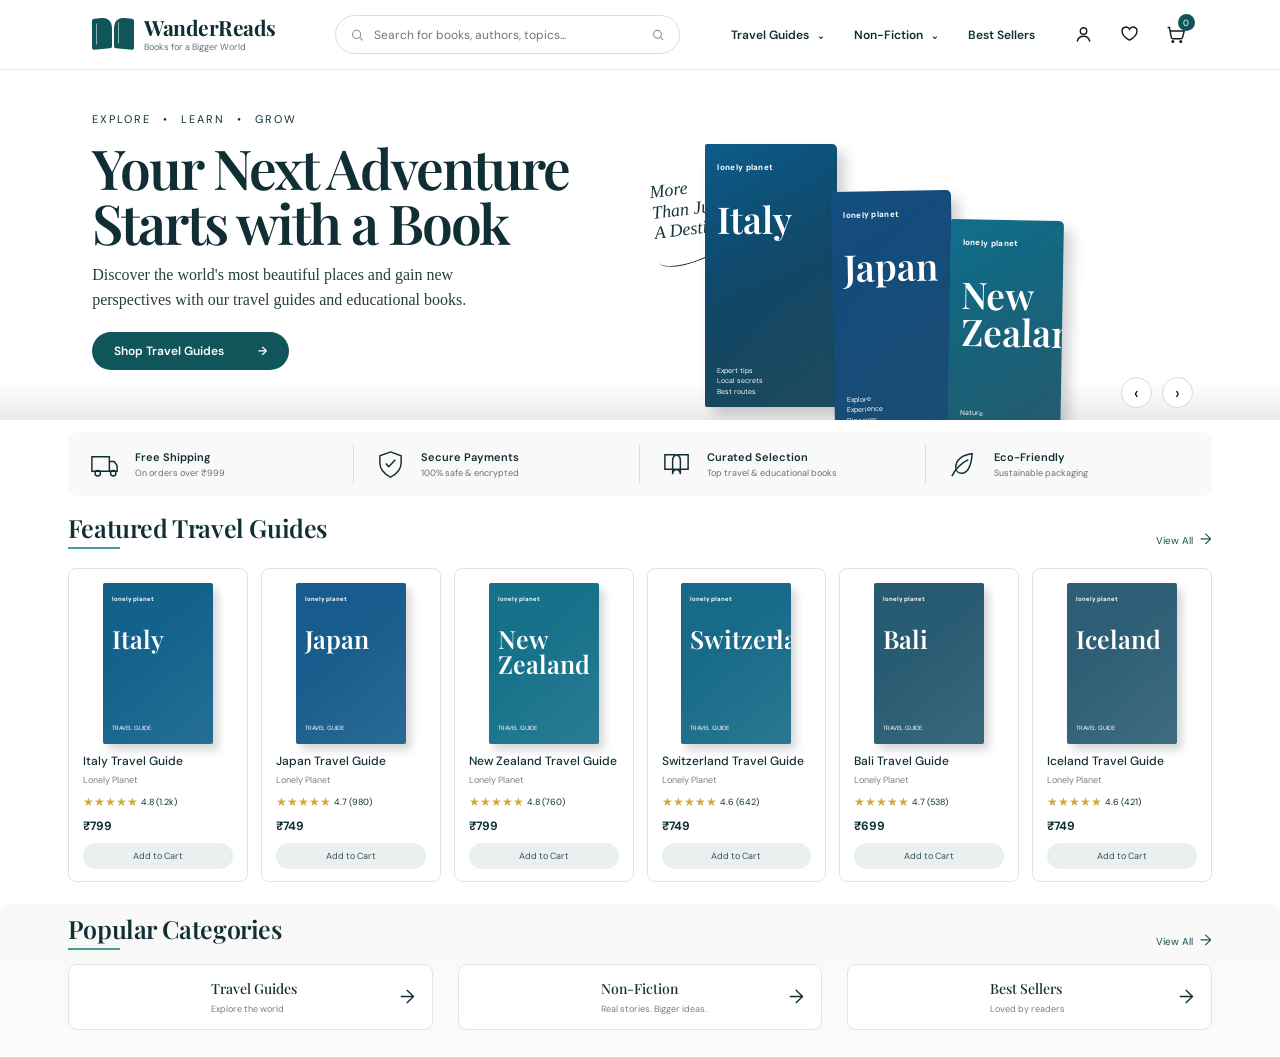
==== index.html @ 77a12672 "Connect external style.css and remove inline CSS" ====
<!DOCTYPE html>
<html lang="en">
<head>
  <meta charset="UTF-8">
  <meta name="viewport" content="width=device-width, initial-scale=1.0">
  <meta name="description" content="WanderReads — books for a bigger world.">
  <title>WanderReads — Books for a Bigger World</title>
  <link rel="preconnect" href="https://fonts.googleapis.com">
  <link rel="preconnect" href="https://fonts.gstatic.com" crossorigin>
  <link href="https://fonts.googleapis.com/css2?family=DM+Sans:wght@400;500;600;700&family=Playfair+Display:wght@500;600;700&display=swap" rel="stylesheet">
  <link rel="stylesheet" href="style.css">
</head>
<body>
  <header class="header">
    <a class="brand" href="#top" aria-label="WanderReads home">
      <div class="brand-mark" aria-hidden="true"><div class="book-page"></div><div class="book-page right"></div></div>
      <div class="brand-text"><strong>WanderReads</strong><span>Books for a Bigger World</span></div>
    </a>

    <label class="search" aria-label="Search books">
      <svg viewBox="0 0 24 24" fill="none" stroke="currentColor" stroke-width="1.7"><circle cx="11" cy="11" r="6.8"></circle><path d="m16 16 5 5"></path></svg>
      <input type="search" placeholder="Search for books, authors, topics...">
      <svg viewBox="0 0 24 24" fill="none" stroke="currentColor" stroke-width="1.7"><circle cx="10.8" cy="10.8" r="6.5"></circle><path d="m16 16 4.2 4.2"></path></svg>
    </label>

    <nav class="nav">
      <a href="#guides">Travel Guides <span class="arrow">⌄</span></a>
      <a href="#nonfiction">Non-Fiction <span class="arrow">⌄</span></a>
      <a href="#bestsellers">Best Sellers</a>
    </nav>

    <div class="actions">
      <button class="icon-btn" aria-label="Account"><svg viewBox="0 0 24 24" fill="none" stroke="currentColor" stroke-width="1.6"><circle cx="12" cy="8" r="3.7"></circle><path d="M4.8 20c.8-4 3.2-6 7.2-6s6.4 2 7.2 6"></path></svg></button>
      <button class="icon-btn" aria-label="Wishlist"><svg viewBox="0 0 24 24" fill="none" stroke="currentColor" stroke-width="1.6"><path d="M20.5 8.5c0 5-8.5 10-8.5 10s-8.5-5-8.5-10A4.5 4.5 0 0 1 12 6a4.5 4.5 0 0 1 8.5 2.5Z"></path></svg></button>
      <button class="icon-btn" aria-label="Cart"><svg viewBox="0 0 24 24" fill="none" stroke="currentColor" stroke-width="1.6"><path d="M3 4h2l2.2 11.2a2 2 0 0 0 2 1.6h8.9a2 2 0 0 0 1.9-1.4L22 8H6"></path><circle cx="9" cy="20" r="1"></circle><circle cx="18" cy="20" r="1"></circle></svg><span class="cart-count">0</span></button>
    </div>
  </header>

  <main id="top">
    <section class="hero">
      <div class="hero-content">
        <div class="eyebrow">EXPLORE <span>•</span> LEARN <span>•</span> GROW</div>
        <h1>Your Next Adventure<br>Starts with a Book</h1>
        <p class="hero-copy">Discover the world's most beautiful places and gain new perspectives with our travel guides and educational books.</p>
        <button class="primary-btn" onclick="document.getElementById('guides').scrollIntoView({behavior:'smooth'})">Shop Travel Guides <span>→</span></button>
      </div>
      <div class="hero-note">More<br>Than Just<br>A Destination</div>
      <div class="hero-books" aria-hidden="true">
        <div class="hero-book"><span class="publisher">lonely planet</span><h3>Italy</h3><small>Expert tips<br>Local secrets<br>Best routes</small></div>
        <div class="hero-book"><span class="publisher">lonely planet</span><h3>Japan</h3><small>Explore<br>Experience<br>Discover</small></div>
        <div class="hero-book"><span class="publisher">lonely planet</span><h3>New Zealand</h3><small>Nature<br>Adventure<br>Culture</small></div>
      </div>
      <div class="hero-dots"><button class="round" aria-label="Previous slide">‹</button><button class="round" aria-label="Next slide">›</button></div>
    </section>

    <section class="benefits" aria-label="Store benefits">
      <div class="benefit"><svg viewBox="0 0 32 32" fill="none" stroke="currentColor" stroke-width="1.5"><path d="M3 8h18v15H3zM21 13h5l3 4v6h-8z"></path><circle cx="9" cy="25" r="2.8"></circle><circle cx="25" cy="25" r="2.8"></circle></svg><div><strong>Free Shipping</strong><span>On orders over ₹999</span></div></div>
      <div class="benefit"><svg viewBox="0 0 32 32" fill="none" stroke="currentColor" stroke-width="1.5"><path d="m16 3 11 4v7c0 7.2-4.5 11.9-11 15-6.5-3.1-11-7.8-11-15V7l11-4Z"></path><path d="m11 15 3.2 3.2L21 11"></path></svg><div><strong>Secure Payments</strong><span>100% safe &amp; encrypted</span></div></div>
      <div class="benefit"><svg viewBox="0 0 32 32" fill="none" stroke="currentColor" stroke-width="1.5"><path d="M4 6h10c4 0 6 2 6 6v14c0-3-2-5-6-5H4V6Zm24 0H18c-4 0-6 2-6 6v14c0-3 2-5 6-5h10V6Z"></path></svg><div><strong>Curated Selection</strong><span>Top travel &amp; educational books</span></div></div>
      <div class="benefit"><svg viewBox="0 0 32 32" fill="none" stroke="currentColor" stroke-width="1.5"><path d="M25 5C15 6 8 11 8 19c0 4 3 6 6 6 7 0 10-9 11-20Z"></path><path d="M4 28C8 20 13 15 21 11"></path></svg><div><strong>Eco-Friendly</strong><span>Sustainable packaging</span></div></div>
    </section>

    <section class="section" id="guides">
      <div class="section-head"><h2 class="section-title">Featured Travel Guides</h2><a class="view-all" href="#guides">View All</a></div>
      <div class="products">
        <article class="product"><div class="cover"><div class="cover-art italy"><span class="lp">lonely planet</span><h4>Italy</h4><small>TRAVEL GUIDE</small></div></div><h3>Italy Travel Guide</h3><div class="author">Lonely Planet</div><div class="rating"><span class="stars">★★★★★</span> 4.8 (1.2k)</div><div class="price">₹799</div><button class="add" onclick="addToCart(this)">Add to Cart</button></article>
        <article class="product"><div class="cover"><div class="cover-art japan"><span class="lp">lonely planet</span><h4>Japan</h4><small>TRAVEL GUIDE</small></div></div><h3>Japan Travel Guide</h3><div class="author">Lonely Planet</div><div class="rating"><span class="stars">★★★★★</span> 4.7 (980)</div><div class="price">₹749</div><button class="add" onclick="addToCart(this)">Add to Cart</button></article>
        <article class="product"><div class="cover"><div class="cover-art nz"><span class="lp">lonely planet</span><h4>New Zealand</h4><small>TRAVEL GUIDE</small></div></div><h3>New Zealand Travel Guide</h3><div class="author">Lonely Planet</div><div class="rating"><span class="stars">★★★★★</span> 4.8 (760)</div><div class="price">₹799</div><button class="add" onclick="addToCart(this)">Add to Cart</button></article>
        <article class="product"><div class="cover"><div class="cover-art swiss"><span class="lp">lonely planet</span><h4>Switzerland</h4><small>TRAVEL GUIDE</small></div></div><h3>Switzerland Travel Guide</h3><div class="author">Lonely Planet</div><div class="rating"><span class="stars">★★★★★</span> 4.6 (642)</div><div class="price">₹749</div><button class="add" onclick="addToCart(this)">Add to Cart</button></article>
        <article class="product"><div class="cover"><div class="cover-art bali"><span class="lp">lonely planet</span><h4>Bali</h4><small>TRAVEL GUIDE</small></div></div><h3>Bali Travel Guide</h3><div class="author">Lonely Planet</div><div class="rating"><span class="stars">★★★★★</span> 4.7 (538)</div><div class="price">₹699</div><button class="add" onclick="addToCart(this)">Add to Cart</button></article>
        <article class="product"><div class="cover"><div class="cover-art iceland"><span class="lp">lonely planet</span><h4>Iceland</h4><small>TRAVEL GUIDE</small></div></div><h3>Iceland Travel Guide</h3><div class="author">Lonely Planet</div><div class="rating"><span class="stars">★★★★★</span> 4.6 (421)</div><div class="price">₹749</div><button class="add" onclick="addToCart(this)">Add to Cart</button></article>
      </div>
    </section>

    <section class="category-section" id="nonfiction">
      <div class="section-head"><h2 class="section-title">Popular Categories</h2><a class="view-all" href="#nonfiction">View All</a></div>
      <div class="categories">
        <a class="category" href="#guides"><div class="category-image cat-one"></div><div class="category-content"><strong>Travel Guides</strong><span>Explore the world</span></div><div class="cat-arrow">→</div></a>
        <a class="category" href="#nonfiction"><div class="category-image cat-two"></div><div class="category-content"><strong>Non-Fiction</strong><span>Real stories. Bigger ideas.</span></div><div class="cat-arrow">→</div></a>
        <a class="category" href="#bestsellers"><div class="category-image cat-three"></div><div class="category-content"><strong>Best Sellers</strong><span>Loved by readers</span></div><div class="cat-arrow">→</div></a>
      </div>
    </section>
  </main>

  <script>
    let cartCount = 0;
    function addToCart(button) {
      cartCount++;
      document.querySelector('.cart-count').textContent = cartCount;
      button.textContent = 'Added ✓';
      setTimeout(() => button.textContent = 'Add to Cart', 900);
    }
  </script>
</body>
</html>
---- style.css ----
:root {
  --ink: #102f34;
  --muted: #667276;
  --line: #dfe4e4;
  --soft: #f6f7f6;
  --cream: #fbfaf7;
  --teal: #0f5559;
  --teal-dark: #083e42;
  --gold: #d6a735;
  --white: #fff;
}

* {
  box-sizing: border-box;
}

html {
  scroll-behavior: smooth;
}

body {
  margin: 0;
  color: var(--ink);
  background: var(--white);
  font-family: "DM Sans", Arial, sans-serif;
}

button,
input {
  font: inherit;
}

button {
  cursor: pointer;
}

a {
  color: inherit;
  text-decoration: none;
}

/* =========================
   HEADER
========================= */
.header {
  height: 70px;
  display: flex;
  align-items: center;
  gap: 28px;
  padding: 0 7.2%;
  border-bottom: 1px solid #e7e9e8;
  background: rgba(255, 255, 255, 0.97);
  position: sticky;
  top: 0;
  z-index: 20;
}

.brand {
  display: flex;
  align-items: center;
  gap: 10px;
  min-width: 215px;
}

.brand-mark {
  width: 42px;
  height: 38px;
  position: relative;
  display: flex;
  gap: 2px;
}

.book-page {
  width: 20px;
  height: 31px;
  background: var(--teal);
  border-radius: 2px 10px 2px 2px;
  transform: skewY(-5deg);
  margin-top: 2px;
  position: relative;
}

.book-page.right {
  border-radius: 10px 2px 2px 2px;
  transform: skewY(5deg);
}

.book-page::after {
  content: "";
  position: absolute;
  inset: 5px 4px;
  border-left: 1px solid rgba(255, 255, 255, 0.55);
}

.brand-text strong {
  display: block;
  font: 700 21px/1 "Playfair Display", serif;
  letter-spacing: -0.5px;
}

.brand-text span {
  display: block;
  color: var(--muted);
  font-size: 9px;
  margin-top: 3px;
}

.search {
  height: 39px;
  max-width: 345px;
  flex: 1;
  border: 1px solid #d9dddd;
  border-radius: 24px;
  display: flex;
  align-items: center;
  padding: 0 14px;
  color: #879093;
}

.search input {
  border: 0;
  outline: 0;
  width: 100%;
  padding: 0 9px;
  color: var(--ink);
  background: transparent;
  font-size: 12px;
}

.search svg {
  width: 16px;
  height: 16px;
}

.nav {
  display: flex;
  align-items: center;
  gap: 29px;
  margin-left: auto;
  font-size: 12px;
  font-weight: 600;
  white-space: nowrap;
}

.nav a:hover {
  color: var(--teal);
}

.nav .arrow {
  font-size: 9px;
  margin-left: 5px;
}

.actions {
  display: flex;
  align-items: center;
  gap: 21px;
  margin-left: 8px;
}

.icon-btn {
  border: 0;
  background: transparent;
  padding: 2px;
  color: #10191b;
  position: relative;
}

.icon-btn svg {
  width: 21px;
  height: 21px;
  display: block;
}

.cart-count {
  position: absolute;
  right: -7px;
  top: -8px;
  width: 17px;
  height: 17px;
  border-radius: 50%;
  background: var(--teal);
  color: white;
  font-size: 9px;
  display: grid;
  place-items: center;
}

/* =========================
   HERO
========================= */
.hero {
  min-height: 350px;
  position: relative;
  overflow: hidden;
  display: flex;
  align-items: center;
  background:
    linear-gradient(90deg, rgba(255,255,255,.96) 0%, rgba(255,255,255,.84) 33%, rgba(255,255,255,.08) 64%),
    url("https://images.unsplash.com/photo-1530789253388-582c481c54b0?auto=format&fit=crop&w=1800&q=85") center/cover;
}

.hero::after {
  content: "";
  position: absolute;
  inset: auto 0 0;
  height: 40px;
  background: linear-gradient(transparent, rgba(0,0,0,.08));
  pointer-events: none;
}

.hero-content {
  width: 49%;
  margin-left: 7.2%;
  position: relative;
  z-index: 2;
  padding: 37px 0 45px;
}

.eyebrow {
  font-size: 11px;
  letter-spacing: 2px;
  margin-bottom: 14px;
}

.eyebrow span {
  margin: 0 7px;
}

h1 {
  font: 600 clamp(42px, 4.3vw, 58px)/.99 "Playfair Display", Georgia, serif;
  letter-spacing: -2px;
  margin: 0 0 14px;
  max-width: 590px;
}

.hero-copy {
  font: 16px/1.55 Georgia, serif;
  max-width: 430px;
  margin: 0 0 19px;
  color: #263f43;
}

.primary-btn {
  border: 0;
  background: var(--teal);
  color: white;
  border-radius: 22px;
  padding: 11px 22px;
  font-size: 12px;
  font-weight: 600;
  display: inline-flex;
  align-items: center;
  gap: 34px;
  transition: .2s;
}

.primary-btn:hover {
  background: var(--teal-dark);
  transform: translateY(-1px);
}

.hero-note {
  position: absolute;
  left: 51%;
  top: 106px;
  font: italic 18px/1.15 Georgia, serif;
  transform: rotate(-7deg);
  color: #18363b;
}

.hero-note::after {
  content: "";
  display: block;
  width: 70px;
  height: 22px;
  border-bottom: 1px solid #18363b;
  border-radius: 50%;
  transform: rotate(-12deg);
}

.hero-books {
  position: absolute;
  right: 17%;
  bottom: 13px;
  display: flex;
  align-items: flex-end;
  gap: 0;
  z-index: 1;
}

.hero-book {
  width: 132px;
  height: 263px;
  padding: 18px 12px 10px;
  color: white;
  border-radius: 2px 5px 3px 2px;
  box-shadow: 8px 8px 13px rgba(0,0,0,.18);
  position: relative;
  overflow: hidden;
  display: flex;
  flex-direction: column;
  justify-content: flex-start;
  background: linear-gradient(150deg,#0e5c8b,#0c4261 55%,#113f52);
}

.hero-book + .hero-book {
  margin-left: -4px;
  transform: translateY(28px) rotate(-1deg);
  width: 120px;
  height: 244px;
  background: linear-gradient(150deg,#154f81,#0d426b);
}

.hero-book + .hero-book + .hero-book {
  transform: translateY(43px) rotate(1deg);
  width: 113px;
  height: 230px;
  background: linear-gradient(150deg,#11708d,#174e62);
}

.hero-book::before {
  content: "";
  position: absolute;
  inset: 0;
  background:
    linear-gradient(140deg,transparent 28%,rgba(255,255,255,.13)),
    url("https://images.unsplash.com/photo-1500534623283-312aade485b7?auto=format&fit=crop&w=500&q=70") center/cover;
  opacity: .48;
  mix-blend-mode: screen;
}

.hero-book > * {
  position: relative;
  z-index: 1;
}

.publisher {
  font-size: 8px;
  font-weight: 700;
  letter-spacing: .3px;
}

.hero-book h3 {
  font: 600 37px/1 "Playfair Display", serif;
  margin: 28px 0 0;
}

.hero-book small {
  margin-top: auto;
  font-size: 7px;
  line-height: 1.5;
}

.hero-dots {
  position: absolute;
  right: 6.8%;
  bottom: 12px;
  z-index: 4;
  display: flex;
  gap: 10px;
}

.round {
  width: 31px;
  height: 31px;
  border-radius: 50%;
  border: 1px solid #d6d9d8;
  background: white;
  display: grid;
  place-items: center;
  font-size: 17px;
}

/* =========================
   BENEFITS
========================= */
.benefits {
  margin: 12px 5.3% 0;
  min-height: 64px;
  border-radius: 10px;
  background: #f8f9f8;
  display: grid;
  grid-template-columns: repeat(4,1fr);
  align-items: center;
}

.benefit {
  min-height: 40px;
  display: flex;
  align-items: center;
  gap: 15px;
  padding: 0 7.5%;
  border-right: 1px solid #d8dddd;
}

.benefit:last-child {
  border-right: 0;
}

.benefit svg {
  width: 31px;
  height: 31px;
  flex: none;
}

.benefit strong {
  display: block;
  font-size: 11px;
  font-weight: 600;
}

.benefit span {
  display: block;
  color: var(--muted);
  font-size: 9px;
  margin-top: 3px;
}

/* =========================
   PRODUCTS
========================= */
.section {
  padding: 19px 5.3% 0;
}

.section-head {
  display: flex;
  align-items: end;
  justify-content: space-between;
  margin-bottom: 19px;
}

.section-title {
  margin: 0;
  font: 600 25px/1 "Playfair Display", serif;
  letter-spacing: -.4px;
  position: relative;
  padding-bottom: 9px;
}

.section-title::after {
  content: "";
  position: absolute;
  left: 0;
  bottom: 0;
  width: 52px;
  height: 2px;
  background: #479b9d;
}

.view-all {
  font-size: 10px;
  color: #174d50;
}

.view-all::after {
  content: "→";
  margin-left: 7px;
  font-size: 15px;
}

.products {
  display: grid;
  grid-template-columns: repeat(6,1fr);
  gap: 13px;
}

.product {
  border: 1px solid #e0e4e3;
  border-radius: 8px;
  padding: 14px 14px 12px;
  background: white;
  min-width: 0;
  transition: .2s;
}

.product:hover {
  box-shadow: 0 7px 22px rgba(18,46,49,.09);
  transform: translateY(-2px);
}

.cover {
  height: 161px;
  display: grid;
  place-items: center;
  margin-bottom: 10px;
}

.cover-art {
  height: 161px;
  width: 110px;
  border-radius: 2px;
  padding: 12px 9px;
  color: white;
  box-shadow: 5px 6px 9px rgba(0,0,0,.16);
  position: relative;
  overflow: hidden;
  display: flex;
  flex-direction: column;
}

.cover-art::after {
  content: "";
  position: absolute;
  inset: 0;
  background: linear-gradient(140deg,transparent 35%,rgba(255,255,255,.16)), var(--photo);
  background-size: cover;
  background-position: center;
  opacity: .52;
}

.cover-art > * {
  position: relative;
  z-index: 1;
}

.cover-art .lp {
  font-size: 6px;
  font-weight: 700;
}

.cover-art h4 {
  font: 600 25px/1 "Playfair Display", serif;
  margin: 23px 0 0;
}

.cover-art small {
  font-size: 6px;
  margin-top: auto;
}

.italy {
  --photo: url("https://images.unsplash.com/photo-1533105079780-92b9be482077?auto=format&fit=crop&w=500&q=80");
  background: #12628b;
}

.japan {
  --photo: url("https://images.unsplash.com/photo-1493976040374-85c8e12f0c0e?auto=format&fit=crop&w=500&q=80");
  background: #175c8c;
}

.nz {
  --photo: url("https://images.unsplash.com/photo-1469521669194-babb45599def?auto=format&fit=crop&w=500&q=80");
  background: #16718a;
}

.swiss {
  --photo: url("https://images.unsplash.com/photo-1530122037265-a5f1f91d3b99?auto=format&fit=crop&w=500&q=80");
  background: #176b89;
}

.bali {
  --photo: url("https://images.unsplash.com/photo-1537996194471-e657df975ab4?auto=format&fit=crop&w=500&q=80");
  background: #275b71;
}

.iceland {
  --photo: url("https://images.unsplash.com/photo-1476610182048-b716b8518aae?auto=format&fit=crop&w=500&q=80");
  background: #2e5e75;
}

.product h3 {
  font: 500 12px/1.3 "DM Sans", sans-serif;
  margin: 0 0 4px;
  white-space: nowrap;
  overflow: hidden;
  text-overflow: ellipsis;
}

.author {
  color: #778083;
  font-size: 9px;
  margin-bottom: 8px;
}

.rating {
  display: flex;
  align-items: center;
  gap: 3px;
  font-size: 9px;
  margin-bottom: 8px;
}

.stars {
  color: var(--gold);
  letter-spacing: 0;
  font-size: 12px;
}

.price {
  font-size: 12px;
  font-weight: 700;
  margin-bottom: 9px;
}

.add {
  width: 100%;
  border: 0;
  background: #eaf0ef;
  color: #385457;
  height: 26px;
  border-radius: 14px;
  font-size: 9px;
}

.add:hover {
  background: #dbe8e6;
}

/* =========================
   CATEGORIES
========================= */
.category-section {
  margin-top: 22px;
  padding: 12px 5.3% 27px;
  background: linear-gradient(#f8f8f7,#fbfbfa);
  border-radius: 12px 12px 0 0;
}

.category-section .section-head {
  margin-bottom: 14px;
}

.categories {
  display: grid;
  grid-template-columns: repeat(3,1fr);
  gap: 25px;
}

.category {
  height: 66px;
  background: white;
  border: 1px solid #e2e4e2;
  border-radius: 9px;
  display: flex;
  align-items: center;
  overflow: hidden;
}

.category-image {
  width: 127px;
  height: 100%;
  background-size: cover;
  background-position: center;
  flex: none;
}

.cat-one {
  background-image: url("https://images.unsplash.com/photo-1501785888041-af3ef285b470?auto=format&fit=crop&w=500&q=80");
}

.cat-two {
  background-image: url("https://images.unsplash.com/photo-1511108690759-009324a90311?auto=format&fit=crop&w=500&q=80");
}

.cat-three {
  background-image: url("https://images.unsplash.com/photo-1519681393784-d120267933ba?auto=format&fit=crop&w=500&q=80");
}

.category-content {
  padding: 0 15px;
  flex: 1;
}

.category-content strong {
  display: block;
  font: 500 14px "Playfair Display", serif;
}

.category-content span {
  display: block;
  font-size: 9px;
  color: #777f80;
  margin-top: 5px;
}

.cat-arrow {
  padding: 0 17px;
  font-size: 19px;
}

/* =========================
   RESPONSIVE
========================= */
@media (max-width: 1100px) {
  .header {
    padding: 0 4%;
    gap: 15px;
  }

  .brand {
    min-width: 180px;
  }

  .nav {
    gap: 15px;
  }

  .hero-books {
    right: 5%;
    opacity: .92;
  }

  .hero-note {
    display: none;
  }

  .products {
    grid-template-columns: repeat(3,1fr);
  }

  .product:nth-child(n+4) {
    margin-top: 0;
  }
}

@media (max-width: 760px) {
  .header {
    height: auto;
    min-height: 64px;
    flex-wrap: wrap;
    padding: 10px 5%;
  }

  .brand {
    min-width: auto;
  }

  .search {
    order: 3;
    flex-basis: 100%;
    max-width: none;
  }

  .nav {
    display: none;
  }

  .actions {
    margin-left: auto;
  }

  .hero {
    min-height: 520px;
    align-items: flex-start;
    background-position: 60% center;
  }

  .hero::before {
    content: "";
    position: absolute;
    inset: 0;
    background: rgba(255,255,255,.28);
  }

  .hero-content {
    width: 90%;
    margin: 0 5%;
    padding-top: 45px;
  }

  h1 {
    font-size: 43px;
    max-width: 450px;
  }

  .hero-copy {
    font-size: 14px;
    max-width: 350px;
  }

  .hero-books {
    right: 4%;
    bottom: -5px;
    transform: scale(.72);
    transform-origin: bottom right;
  }

  .hero-dots {
    right: 5%;
  }

  .benefits {
    grid-template-columns: repeat(2,1fr);
    margin: 10px 5%;
  }

  .benefit {
    padding: 9px 13px;
    border-bottom: 1px solid #d8dddd;
  }

  .benefit:nth-child(2) {
    border-right: 0;
  }

  .benefit:nth-child(3),
  .benefit:nth-child(4) {
    border-bottom: 0;
  }

  .section,
  .category-section {
    padding-left: 5%;
    padding-right: 5%;
  }

  .products {
    grid-template-columns: repeat(2,1fr);
    gap: 10px;
  }

  .product {
    padding: 10px;
  }

  .cover,
  .cover-art {
    height: 145px;
  }

  .cover-art {
    width: 98px;
  }

  .categories {
    grid-template-columns: 1fr;
    gap: 10px;
  }
}

@media (max-width: 430px) {
  .brand-text strong {
    font-size: 18px;
  }

  .brand-text span {
    font-size: 8px;
  }

  .actions {
    gap: 12px;
  }

  .hero {
    min-height: 480px;
  }

  h1 {
    font-size: 38px;
  }

  .benefit svg {
    width: 25px;
  }

  .benefit strong {
    font-size: 10px;
  }

  .benefit span {
    font-size: 8px;
  }

  .section-title {
    font-size: 22px;
  }
}
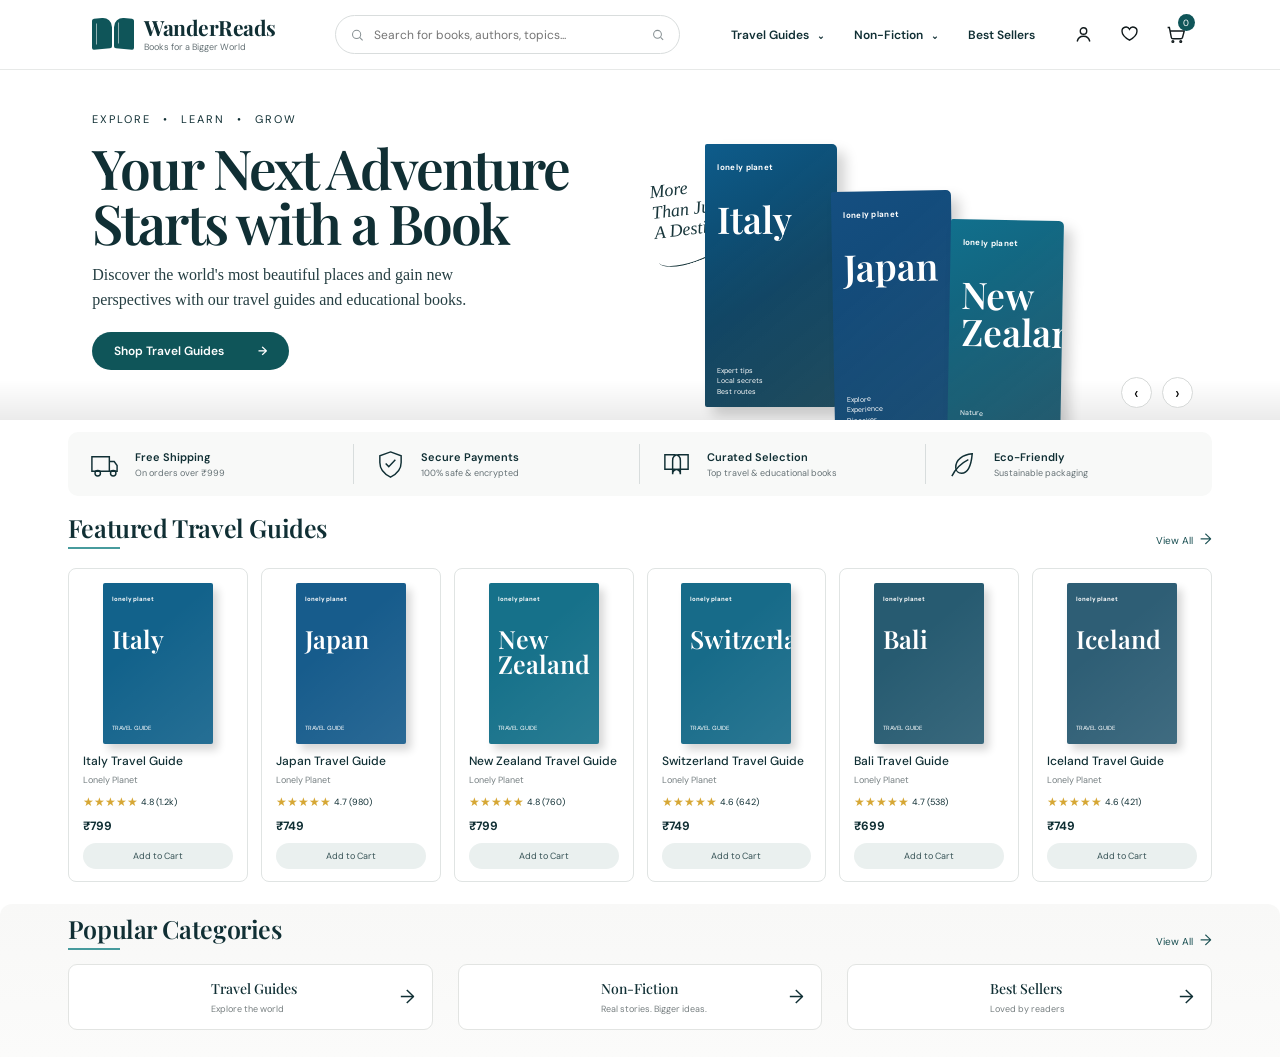
==== commit 12116aa4: "Fix independent hover behavior and remaining homepage bugs" ====
--- a/index.html
+++ b/index.html
@@ -9,6 +9,7 @@
   <link rel="preconnect" href="https://fonts.gstatic.com" crossorigin>
   <link href="https://fonts.googleapis.com/css2?family=DM+Sans:wght@400;500;600;700&family=Playfair+Display:wght@500;600;700&display=swap" rel="stylesheet">
   <link rel="stylesheet" href="style.css">
+  <link rel="stylesheet" href="bugfix.css">
 </head>
 <body>
   <header class="header">
@@ -16,26 +17,22 @@
       <div class="brand-mark" aria-hidden="true"><div class="book-page"></div><div class="book-page right"></div></div>
       <div class="brand-text"><strong>WanderReads</strong><span>Books for a Bigger World</span></div>
     </a>
-
     <label class="search" aria-label="Search books">
       <svg viewBox="0 0 24 24" fill="none" stroke="currentColor" stroke-width="1.7"><circle cx="11" cy="11" r="6.8"></circle><path d="m16 16 5 5"></path></svg>
       <input type="search" placeholder="Search for books, authors, topics...">
       <svg viewBox="0 0 24 24" fill="none" stroke="currentColor" stroke-width="1.7"><circle cx="10.8" cy="10.8" r="6.5"></circle><path d="m16 16 4.2 4.2"></path></svg>
     </label>
-
     <nav class="nav">
       <a href="#guides">Travel Guides <span class="arrow">⌄</span></a>
       <a href="#nonfiction">Non-Fiction <span class="arrow">⌄</span></a>
       <a href="#bestsellers">Best Sellers</a>
     </nav>
-
     <div class="actions">
       <button class="icon-btn" aria-label="Account"><svg viewBox="0 0 24 24" fill="none" stroke="currentColor" stroke-width="1.6"><circle cx="12" cy="8" r="3.7"></circle><path d="M4.8 20c.8-4 3.2-6 7.2-6s6.4 2 7.2 6"></path></svg></button>
       <button class="icon-btn" aria-label="Wishlist"><svg viewBox="0 0 24 24" fill="none" stroke="currentColor" stroke-width="1.6"><path d="M20.5 8.5c0 5-8.5 10-8.5 10s-8.5-5-8.5-10A4.5 4.5 0 0 1 12 6a4.5 4.5 0 0 1 8.5 2.5Z"></path></svg></button>
       <button class="icon-btn" aria-label="Cart"><svg viewBox="0 0 24 24" fill="none" stroke="currentColor" stroke-width="1.6"><path d="M3 4h2l2.2 11.2a2 2 0 0 0 2 1.6h8.9a2 2 0 0 0 1.9-1.4L22 8H6"></path><circle cx="9" cy="20" r="1"></circle><circle cx="18" cy="20" r="1"></circle></svg><span class="cart-count">0</span></button>
     </div>
   </header>
-
   <main id="top">
     <section class="hero">
       <div class="hero-content">
@@ -52,14 +49,12 @@
       </div>
       <div class="hero-dots"><button class="round" aria-label="Previous slide">‹</button><button class="round" aria-label="Next slide">›</button></div>
     </section>
-
     <section class="benefits" aria-label="Store benefits">
       <div class="benefit"><svg viewBox="0 0 32 32" fill="none" stroke="currentColor" stroke-width="1.5"><path d="M3 8h18v15H3zM21 13h5l3 4v6h-8z"></path><circle cx="9" cy="25" r="2.8"></circle><circle cx="25" cy="25" r="2.8"></circle></svg><div><strong>Free Shipping</strong><span>On orders over ₹999</span></div></div>
       <div class="benefit"><svg viewBox="0 0 32 32" fill="none" stroke="currentColor" stroke-width="1.5"><path d="m16 3 11 4v7c0 7.2-4.5 11.9-11 15-6.5-3.1-11-7.8-11-15V7l11-4Z"></path><path d="m11 15 3.2 3.2L21 11"></path></svg><div><strong>Secure Payments</strong><span>100% safe &amp; encrypted</span></div></div>
       <div class="benefit"><svg viewBox="0 0 32 32" fill="none" stroke="currentColor" stroke-width="1.5"><path d="M4 6h10c4 0 6 2 6 6v14c0-3-2-5-6-5H4V6Zm24 0H18c-4 0-6 2-6 6v14c0-3 2-5 6-5h10V6Z"></path></svg><div><strong>Curated Selection</strong><span>Top travel &amp; educational books</span></div></div>
       <div class="benefit"><svg viewBox="0 0 32 32" fill="none" stroke="currentColor" stroke-width="1.5"><path d="M25 5C15 6 8 11 8 19c0 4 3 6 6 6 7 0 10-9 11-20Z"></path><path d="M4 28C8 20 13 15 21 11"></path></svg><div><strong>Eco-Friendly</strong><span>Sustainable packaging</span></div></div>
     </section>
-
     <section class="section" id="guides">
       <div class="section-head"><h2 class="section-title">Featured Travel Guides</h2><a class="view-all" href="#guides">View All</a></div>
       <div class="products">
@@ -71,7 +66,6 @@
         <article class="product"><div class="cover"><div class="cover-art iceland"><span class="lp">lonely planet</span><h4>Iceland</h4><small>TRAVEL GUIDE</small></div></div><h3>Iceland Travel Guide</h3><div class="author">Lonely Planet</div><div class="rating"><span class="stars">★★★★★</span> 4.6 (421)</div><div class="price">₹749</div><button class="add" onclick="addToCart(this)">Add to Cart</button></article>
       </div>
     </section>
-
     <section class="category-section" id="nonfiction">
       <div class="section-head"><h2 class="section-title">Popular Categories</h2><a class="view-all" href="#nonfiction">View All</a></div>
       <div class="categories">
@@ -80,8 +74,8 @@
         <a class="category" href="#bestsellers"><div class="category-image cat-three"></div><div class="category-content"><strong>Best Sellers</strong><span>Loved by readers</span></div><div class="cat-arrow">→</div></a>
       </div>
     </section>
+    <section id="bestsellers" hidden aria-hidden="true"></section>
   </main>
-
   <script>
     let cartCount = 0;
     function addToCart(button) {
--- a/bugfix.css
+++ b/bugfix.css
@@ -0,0 +1,68 @@
+/* Interaction bug fixes */
+@media (hover: hover) and (pointer: fine) {
+  .products:hover .product {
+    transform: none;
+    box-shadow: none;
+    border-color: #e0e4e3;
+  }
+
+  .products:hover .product:hover {
+    z-index: 2;
+    transform: translateY(-2px);
+    box-shadow: 0 7px 22px rgba(18, 46, 49, 0.09);
+    border-color: #cbd9d8;
+  }
+
+  .categories:hover .category {
+    transform: none;
+    box-shadow: none;
+    border-color: #e2e4e2;
+  }
+
+  .categories:hover .category:hover {
+    transform: translateY(-1px);
+    box-shadow: 0 6px 18px rgba(18, 46, 49, 0.07);
+    border-color: #cbd9d8;
+  }
+}
+
+@media (hover: none), (pointer: coarse) {
+  .product,
+  .category,
+  .icon-btn svg,
+  .primary-btn,
+  .round,
+  .add {
+    transform: none !important;
+  }
+}
+
+.product .add {
+  position: relative;
+  z-index: 3;
+}
+
+.product .add:hover,
+.product .add:focus-visible {
+  background: #dbe8e6;
+  color: var(--teal-dark);
+}
+
+#guides,
+#nonfiction,
+#bestsellers {
+  scroll-margin-top: 85px;
+}
+
+.hero::before,
+.hero::after,
+.hero-book::before,
+.cover-art::after {
+  pointer-events: none;
+}
+
+html,
+body {
+  max-width: 100%;
+  overflow-x: hidden;
+}
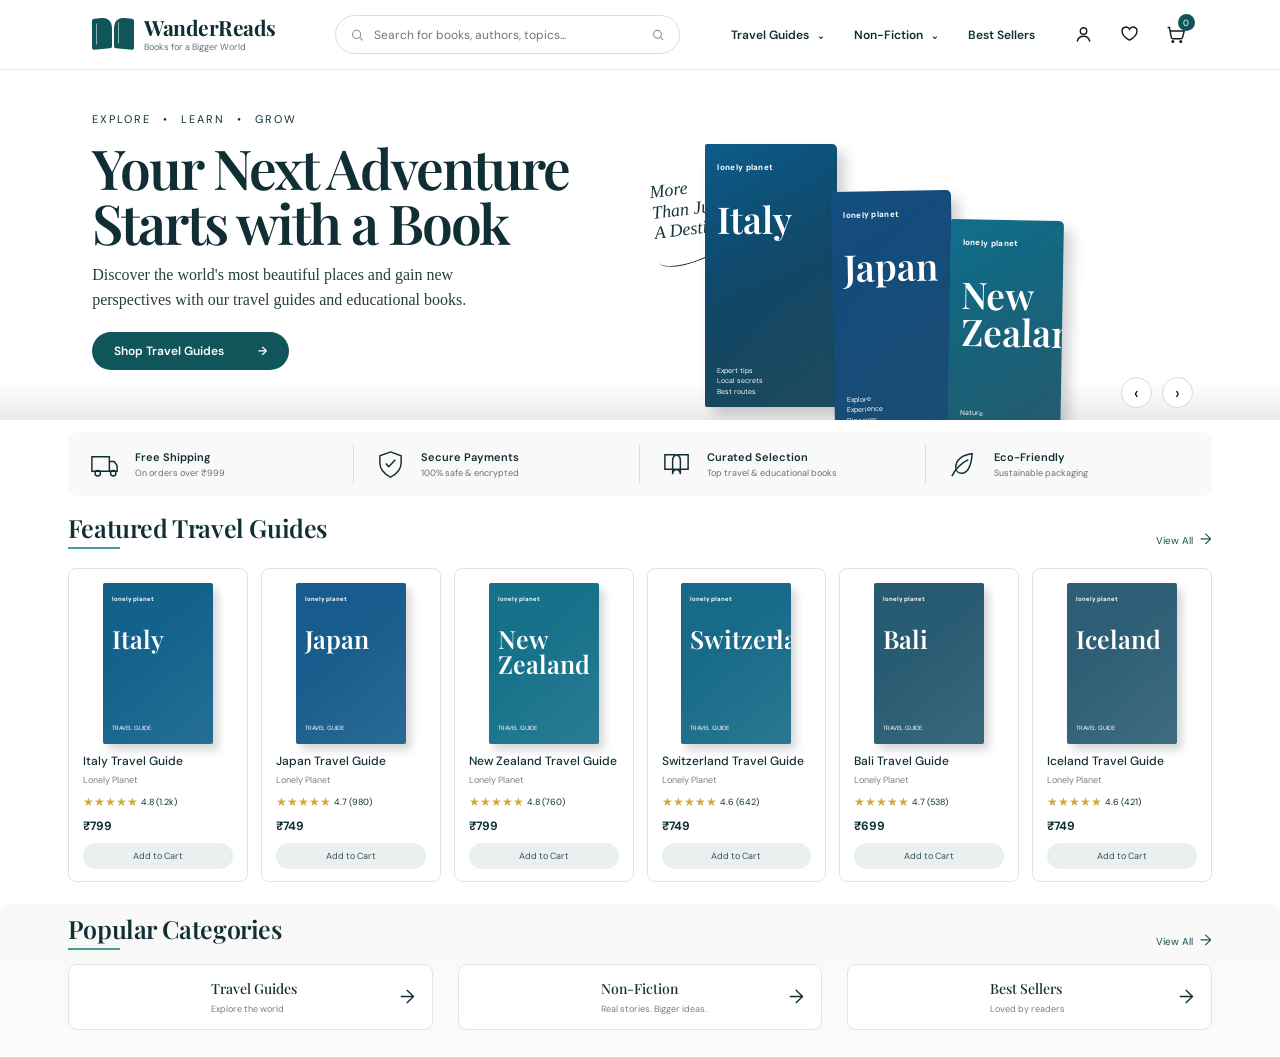
==== commit 5b08f814: "Remove unnecessary bugfix stylesheet" ====
--- a/index.html
+++ b/index.html
@@ -9,7 +9,6 @@
   <link rel="preconnect" href="https://fonts.gstatic.com" crossorigin>
   <link href="https://fonts.googleapis.com/css2?family=DM+Sans:wght@400;500;600;700&family=Playfair+Display:wght@500;600;700&display=swap" rel="stylesheet">
   <link rel="stylesheet" href="style.css">
-  <link rel="stylesheet" href="bugfix.css">
 </head>
 <body>
   <header class="header">
@@ -78,6 +77,7 @@
   </main>
   <script>
     let cartCount = 0;
+
     function addToCart(button) {
       cartCount++;
       document.querySelector('.cart-count').textContent = cartCount;
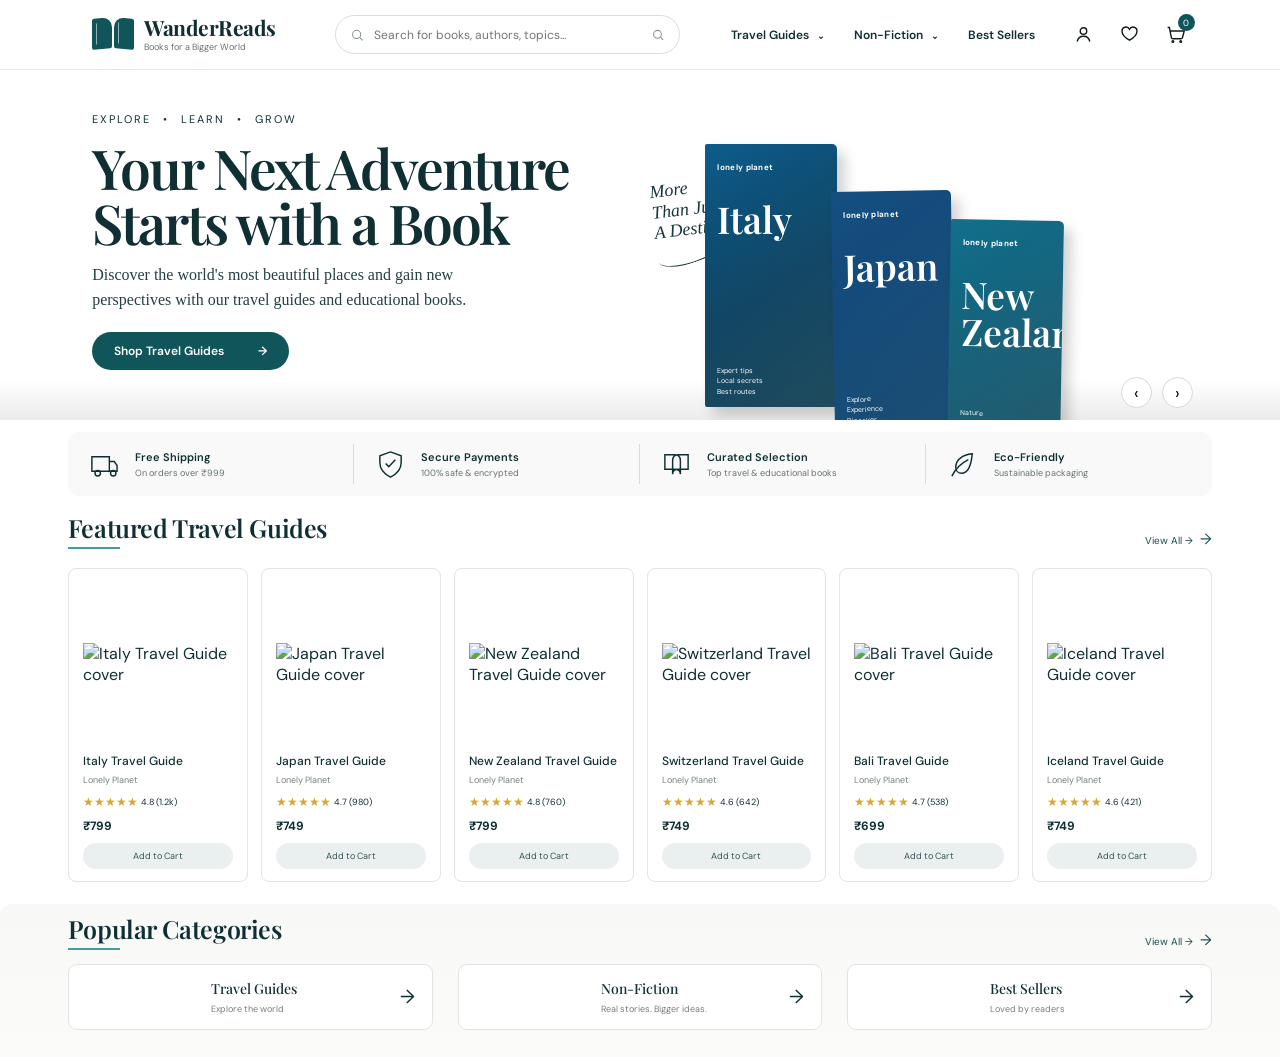
==== commit 34753c46: "Use local book image slots and improve View All links" ====
--- a/index.html
+++ b/index.html
@@ -5,84 +5,265 @@
   <meta name="viewport" content="width=device-width, initial-scale=1.0">
   <meta name="description" content="WanderReads — books for a bigger world.">
   <title>WanderReads — Books for a Bigger World</title>
+
   <link rel="preconnect" href="https://fonts.googleapis.com">
   <link rel="preconnect" href="https://fonts.gstatic.com" crossorigin>
   <link href="https://fonts.googleapis.com/css2?family=DM+Sans:wght@400;500;600;700&family=Playfair+Display:wght@500;600;700&display=swap" rel="stylesheet">
   <link rel="stylesheet" href="style.css">
 </head>
+
 <body>
   <header class="header">
     <a class="brand" href="#top" aria-label="WanderReads home">
-      <div class="brand-mark" aria-hidden="true"><div class="book-page"></div><div class="book-page right"></div></div>
-      <div class="brand-text"><strong>WanderReads</strong><span>Books for a Bigger World</span></div>
+      <div class="brand-mark" aria-hidden="true">
+        <div class="book-page"></div>
+        <div class="book-page right"></div>
+      </div>
+      <div class="brand-text">
+        <strong>WanderReads</strong>
+        <span>Books for a Bigger World</span>
+      </div>
     </a>
+
     <label class="search" aria-label="Search books">
-      <svg viewBox="0 0 24 24" fill="none" stroke="currentColor" stroke-width="1.7"><circle cx="11" cy="11" r="6.8"></circle><path d="m16 16 5 5"></path></svg>
+      <svg viewBox="0 0 24 24" fill="none" stroke="currentColor" stroke-width="1.7" aria-hidden="true">
+        <circle cx="11" cy="11" r="6.8"></circle>
+        <path d="m16 16 5 5"></path>
+      </svg>
       <input type="search" placeholder="Search for books, authors, topics...">
-      <svg viewBox="0 0 24 24" fill="none" stroke="currentColor" stroke-width="1.7"><circle cx="10.8" cy="10.8" r="6.5"></circle><path d="m16 16 4.2 4.2"></path></svg>
+      <svg viewBox="0 0 24 24" fill="none" stroke="currentColor" stroke-width="1.7" aria-hidden="true">
+        <circle cx="10.8" cy="10.8" r="6.5"></circle>
+        <path d="m16 16 4.2 4.2"></path>
+      </svg>
     </label>
-    <nav class="nav">
+
+    <nav class="nav" aria-label="Main navigation">
       <a href="#guides">Travel Guides <span class="arrow">⌄</span></a>
       <a href="#nonfiction">Non-Fiction <span class="arrow">⌄</span></a>
       <a href="#bestsellers">Best Sellers</a>
     </nav>
+
     <div class="actions">
-      <button class="icon-btn" aria-label="Account"><svg viewBox="0 0 24 24" fill="none" stroke="currentColor" stroke-width="1.6"><circle cx="12" cy="8" r="3.7"></circle><path d="M4.8 20c.8-4 3.2-6 7.2-6s6.4 2 7.2 6"></path></svg></button>
-      <button class="icon-btn" aria-label="Wishlist"><svg viewBox="0 0 24 24" fill="none" stroke="currentColor" stroke-width="1.6"><path d="M20.5 8.5c0 5-8.5 10-8.5 10s-8.5-5-8.5-10A4.5 4.5 0 0 1 12 6a4.5 4.5 0 0 1 8.5 2.5Z"></path></svg></button>
-      <button class="icon-btn" aria-label="Cart"><svg viewBox="0 0 24 24" fill="none" stroke="currentColor" stroke-width="1.6"><path d="M3 4h2l2.2 11.2a2 2 0 0 0 2 1.6h8.9a2 2 0 0 0 1.9-1.4L22 8H6"></path><circle cx="9" cy="20" r="1"></circle><circle cx="18" cy="20" r="1"></circle></svg><span class="cart-count">0</span></button>
+      <button class="icon-btn" aria-label="Account">
+        <svg viewBox="0 0 24 24" fill="none" stroke="currentColor" stroke-width="1.6">
+          <circle cx="12" cy="8" r="3.7"></circle>
+          <path d="M4.8 20c.8-4 3.2-6 7.2-6s6.4 2 7.2 6"></path>
+        </svg>
+      </button>
+      <button class="icon-btn" aria-label="Wishlist">
+        <svg viewBox="0 0 24 24" fill="none" stroke="currentColor" stroke-width="1.6">
+          <path d="M20.5 8.5c0 5-8.5 10-8.5 10s-8.5-5-8.5-10A4.5 4.5 0 0 1 12 6a4.5 4.5 0 0 1 8.5 2.5Z"></path>
+        </svg>
+      </button>
+      <button class="icon-btn" aria-label="Cart">
+        <svg viewBox="0 0 24 24" fill="none" stroke="currentColor" stroke-width="1.6">
+          <path d="M3 4h2l2.2 11.2a2 2 0 0 0 2 1.6h8.9a2 2 0 0 0 1.9-1.4L22 8H6"></path>
+          <circle cx="9" cy="20" r="1"></circle>
+          <circle cx="18" cy="20" r="1"></circle>
+        </svg>
+        <span class="cart-count">0</span>
+      </button>
     </div>
   </header>
+
   <main id="top">
     <section class="hero">
       <div class="hero-content">
         <div class="eyebrow">EXPLORE <span>•</span> LEARN <span>•</span> GROW</div>
         <h1>Your Next Adventure<br>Starts with a Book</h1>
-        <p class="hero-copy">Discover the world's most beautiful places and gain new perspectives with our travel guides and educational books.</p>
-        <button class="primary-btn" onclick="document.getElementById('guides').scrollIntoView({behavior:'smooth'})">Shop Travel Guides <span>→</span></button>
-      </div>
+        <p class="hero-copy">
+          Discover the world's most beautiful places and gain new perspectives with our travel guides and educational books.
+        </p>
+        <button class="primary-btn" type="button" onclick="document.getElementById('guides').scrollIntoView({ behavior: 'smooth' })">
+          Shop Travel Guides <span>→</span>
+        </button>
+      </div>
+
       <div class="hero-note">More<br>Than Just<br>A Destination</div>
+
       <div class="hero-books" aria-hidden="true">
-        <div class="hero-book"><span class="publisher">lonely planet</span><h3>Italy</h3><small>Expert tips<br>Local secrets<br>Best routes</small></div>
-        <div class="hero-book"><span class="publisher">lonely planet</span><h3>Japan</h3><small>Explore<br>Experience<br>Discover</small></div>
-        <div class="hero-book"><span class="publisher">lonely planet</span><h3>New Zealand</h3><small>Nature<br>Adventure<br>Culture</small></div>
-      </div>
-      <div class="hero-dots"><button class="round" aria-label="Previous slide">‹</button><button class="round" aria-label="Next slide">›</button></div>
-    </section>
+        <div class="hero-book">
+          <span class="publisher">lonely planet</span>
+          <h3>Italy</h3>
+          <small>Expert tips<br>Local secrets<br>Best routes</small>
+        </div>
+        <div class="hero-book">
+          <span class="publisher">lonely planet</span>
+          <h3>Japan</h3>
+          <small>Explore<br>Experience<br>Discover</small>
+        </div>
+        <div class="hero-book">
+          <span class="publisher">lonely planet</span>
+          <h3>New Zealand</h3>
+          <small>Nature<br>Adventure<br>Culture</small>
+        </div>
+      </div>
+
+      <div class="hero-dots">
+        <button class="round" type="button" aria-label="Previous slide">‹</button>
+        <button class="round" type="button" aria-label="Next slide">›</button>
+      </div>
+    </section>
+
     <section class="benefits" aria-label="Store benefits">
-      <div class="benefit"><svg viewBox="0 0 32 32" fill="none" stroke="currentColor" stroke-width="1.5"><path d="M3 8h18v15H3zM21 13h5l3 4v6h-8z"></path><circle cx="9" cy="25" r="2.8"></circle><circle cx="25" cy="25" r="2.8"></circle></svg><div><strong>Free Shipping</strong><span>On orders over ₹999</span></div></div>
-      <div class="benefit"><svg viewBox="0 0 32 32" fill="none" stroke="currentColor" stroke-width="1.5"><path d="m16 3 11 4v7c0 7.2-4.5 11.9-11 15-6.5-3.1-11-7.8-11-15V7l11-4Z"></path><path d="m11 15 3.2 3.2L21 11"></path></svg><div><strong>Secure Payments</strong><span>100% safe &amp; encrypted</span></div></div>
-      <div class="benefit"><svg viewBox="0 0 32 32" fill="none" stroke="currentColor" stroke-width="1.5"><path d="M4 6h10c4 0 6 2 6 6v14c0-3-2-5-6-5H4V6Zm24 0H18c-4 0-6 2-6 6v14c0-3 2-5 6-5h10V6Z"></path></svg><div><strong>Curated Selection</strong><span>Top travel &amp; educational books</span></div></div>
-      <div class="benefit"><svg viewBox="0 0 32 32" fill="none" stroke="currentColor" stroke-width="1.5"><path d="M25 5C15 6 8 11 8 19c0 4 3 6 6 6 7 0 10-9 11-20Z"></path><path d="M4 28C8 20 13 15 21 11"></path></svg><div><strong>Eco-Friendly</strong><span>Sustainable packaging</span></div></div>
-    </section>
+      <div class="benefit">
+        <svg viewBox="0 0 32 32" fill="none" stroke="currentColor" stroke-width="1.5" aria-hidden="true">
+          <path d="M3 8h18v15H3zM21 13h5l3 4v6h-8z"></path>
+          <circle cx="9" cy="25" r="2.8"></circle>
+          <circle cx="25" cy="25" r="2.8"></circle>
+        </svg>
+        <div><strong>Free Shipping</strong><span>On orders over ₹999</span></div>
+      </div>
+
+      <div class="benefit">
+        <svg viewBox="0 0 32 32" fill="none" stroke="currentColor" stroke-width="1.5" aria-hidden="true">
+          <path d="m16 3 11 4v7c0 7.2-4.5 11.9-11 15-6.5-3.1-11-7.8-11-15V7l11-4Z"></path>
+          <path d="m11 15 3.2 3.2L21 11"></path>
+        </svg>
+        <div><strong>Secure Payments</strong><span>100% safe &amp; encrypted</span></div>
+      </div>
+
+      <div class="benefit">
+        <svg viewBox="0 0 32 32" fill="none" stroke="currentColor" stroke-width="1.5" aria-hidden="true">
+          <path d="M4 6h10c4 0 6 2 6 6v14c0-3-2-5-6-5H4V6Zm24 0H18c-4 0-6 2-6 6v14c0-3 2-5 6-5h10V6Z"></path>
+        </svg>
+        <div><strong>Curated Selection</strong><span>Top travel &amp; educational books</span></div>
+      </div>
+
+      <div class="benefit">
+        <svg viewBox="0 0 32 32" fill="none" stroke="currentColor" stroke-width="1.5" aria-hidden="true">
+          <path d="M25 5C15 6 8 11 8 19c0 4 3 6 6 6 7 0 10-9 11-20Z"></path>
+          <path d="M4 28C8 20 13 15 21 11"></path>
+        </svg>
+        <div><strong>Eco-Friendly</strong><span>Sustainable packaging</span></div>
+      </div>
+    </section>
+
     <section class="section" id="guides">
-      <div class="section-head"><h2 class="section-title">Featured Travel Guides</h2><a class="view-all" href="#guides">View All</a></div>
+      <div class="section-head">
+        <h2 class="section-title">Featured Travel Guides</h2>
+        <a class="view-all" href="#guides">View All <span aria-hidden="true">→</span></a>
+      </div>
+
       <div class="products">
-        <article class="product"><div class="cover"><div class="cover-art italy"><span class="lp">lonely planet</span><h4>Italy</h4><small>TRAVEL GUIDE</small></div></div><h3>Italy Travel Guide</h3><div class="author">Lonely Planet</div><div class="rating"><span class="stars">★★★★★</span> 4.8 (1.2k)</div><div class="price">₹799</div><button class="add" onclick="addToCart(this)">Add to Cart</button></article>
-        <article class="product"><div class="cover"><div class="cover-art japan"><span class="lp">lonely planet</span><h4>Japan</h4><small>TRAVEL GUIDE</small></div></div><h3>Japan Travel Guide</h3><div class="author">Lonely Planet</div><div class="rating"><span class="stars">★★★★★</span> 4.7 (980)</div><div class="price">₹749</div><button class="add" onclick="addToCart(this)">Add to Cart</button></article>
-        <article class="product"><div class="cover"><div class="cover-art nz"><span class="lp">lonely planet</span><h4>New Zealand</h4><small>TRAVEL GUIDE</small></div></div><h3>New Zealand Travel Guide</h3><div class="author">Lonely Planet</div><div class="rating"><span class="stars">★★★★★</span> 4.8 (760)</div><div class="price">₹799</div><button class="add" onclick="addToCart(this)">Add to Cart</button></article>
-        <article class="product"><div class="cover"><div class="cover-art swiss"><span class="lp">lonely planet</span><h4>Switzerland</h4><small>TRAVEL GUIDE</small></div></div><h3>Switzerland Travel Guide</h3><div class="author">Lonely Planet</div><div class="rating"><span class="stars">★★★★★</span> 4.6 (642)</div><div class="price">₹749</div><button class="add" onclick="addToCart(this)">Add to Cart</button></article>
-        <article class="product"><div class="cover"><div class="cover-art bali"><span class="lp">lonely planet</span><h4>Bali</h4><small>TRAVEL GUIDE</small></div></div><h3>Bali Travel Guide</h3><div class="author">Lonely Planet</div><div class="rating"><span class="stars">★★★★★</span> 4.7 (538)</div><div class="price">₹699</div><button class="add" onclick="addToCart(this)">Add to Cart</button></article>
-        <article class="product"><div class="cover"><div class="cover-art iceland"><span class="lp">lonely planet</span><h4>Iceland</h4><small>TRAVEL GUIDE</small></div></div><h3>Iceland Travel Guide</h3><div class="author">Lonely Planet</div><div class="rating"><span class="stars">★★★★★</span> 4.6 (421)</div><div class="price">₹749</div><button class="add" onclick="addToCart(this)">Add to Cart</button></article>
-      </div>
-    </section>
+        <article class="product">
+          <div class="cover">
+            <img class="book-image" src="images/books/italy.jpg" alt="Italy Travel Guide cover">
+          </div>
+          <h3>Italy Travel Guide</h3>
+          <div class="author">Lonely Planet</div>
+          <div class="rating"><span class="stars">★★★★★</span> 4.8 (1.2k)</div>
+          <div class="price">₹799</div>
+          <button class="add" type="button" onclick="addToCart(this)">Add to Cart</button>
+        </article>
+
+        <article class="product">
+          <div class="cover">
+            <img class="book-image" src="images/books/japan.jpg" alt="Japan Travel Guide cover">
+          </div>
+          <h3>Japan Travel Guide</h3>
+          <div class="author">Lonely Planet</div>
+          <div class="rating"><span class="stars">★★★★★</span> 4.7 (980)</div>
+          <div class="price">₹749</div>
+          <button class="add" type="button" onclick="addToCart(this)">Add to Cart</button>
+        </article>
+
+        <article class="product">
+          <div class="cover">
+            <img class="book-image" src="images/books/new-zealand.jpg" alt="New Zealand Travel Guide cover">
+          </div>
+          <h3>New Zealand Travel Guide</h3>
+          <div class="author">Lonely Planet</div>
+          <div class="rating"><span class="stars">★★★★★</span> 4.8 (760)</div>
+          <div class="price">₹799</div>
+          <button class="add" type="button" onclick="addToCart(this)">Add to Cart</button>
+        </article>
+
+        <article class="product">
+          <div class="cover">
+            <img class="book-image" src="images/books/switzerland.jpg" alt="Switzerland Travel Guide cover">
+          </div>
+          <h3>Switzerland Travel Guide</h3>
+          <div class="author">Lonely Planet</div>
+          <div class="rating"><span class="stars">★★★★★</span> 4.6 (642)</div>
+          <div class="price">₹749</div>
+          <button class="add" type="button" onclick="addToCart(this)">Add to Cart</button>
+        </article>
+
+        <article class="product">
+          <div class="cover">
+            <img class="book-image" src="images/books/bali.jpg" alt="Bali Travel Guide cover">
+          </div>
+          <h3>Bali Travel Guide</h3>
+          <div class="author">Lonely Planet</div>
+          <div class="rating"><span class="stars">★★★★★</span> 4.7 (538)</div>
+          <div class="price">₹699</div>
+          <button class="add" type="button" onclick="addToCart(this)">Add to Cart</button>
+        </article>
+
+        <article class="product">
+          <div class="cover">
+            <img class="book-image" src="images/books/iceland.jpg" alt="Iceland Travel Guide cover">
+          </div>
+          <h3>Iceland Travel Guide</h3>
+          <div class="author">Lonely Planet</div>
+          <div class="rating"><span class="stars">★★★★★</span> 4.6 (421)</div>
+          <div class="price">₹749</div>
+          <button class="add" type="button" onclick="addToCart(this)">Add to Cart</button>
+        </article>
+      </div>
+    </section>
+
     <section class="category-section" id="nonfiction">
-      <div class="section-head"><h2 class="section-title">Popular Categories</h2><a class="view-all" href="#nonfiction">View All</a></div>
+      <div class="section-head">
+        <h2 class="section-title">Popular Categories</h2>
+        <a class="view-all" href="#nonfiction">View All <span aria-hidden="true">→</span></a>
+      </div>
+
       <div class="categories">
-        <a class="category" href="#guides"><div class="category-image cat-one"></div><div class="category-content"><strong>Travel Guides</strong><span>Explore the world</span></div><div class="cat-arrow">→</div></a>
-        <a class="category" href="#nonfiction"><div class="category-image cat-two"></div><div class="category-content"><strong>Non-Fiction</strong><span>Real stories. Bigger ideas.</span></div><div class="cat-arrow">→</div></a>
-        <a class="category" href="#bestsellers"><div class="category-image cat-three"></div><div class="category-content"><strong>Best Sellers</strong><span>Loved by readers</span></div><div class="cat-arrow">→</div></a>
-      </div>
-    </section>
+        <a class="category" href="#guides">
+          <div class="category-image cat-one"></div>
+          <div class="category-content">
+            <strong>Travel Guides</strong>
+            <span>Explore the world</span>
+          </div>
+          <div class="cat-arrow" aria-hidden="true">→</div>
+        </a>
+
+        <a class="category" href="#nonfiction">
+          <div class="category-image cat-two"></div>
+          <div class="category-content">
+            <strong>Non-Fiction</strong>
+            <span>Real stories. Bigger ideas.</span>
+          </div>
+          <div class="cat-arrow" aria-hidden="true">→</div>
+        </a>
+
+        <a class="category" href="#bestsellers">
+          <div class="category-image cat-three"></div>
+          <div class="category-content">
+            <strong>Best Sellers</strong>
+            <span>Loved by readers</span>
+          </div>
+          <div class="cat-arrow" aria-hidden="true">→</div>
+        </a>
+      </div>
+    </section>
+
     <section id="bestsellers" hidden aria-hidden="true"></section>
   </main>
+
   <script>
     let cartCount = 0;
 
     function addToCart(button) {
-      cartCount++;
+      cartCount += 1;
       document.querySelector('.cart-count').textContent = cartCount;
       button.textContent = 'Added ✓';
-      setTimeout(() => button.textContent = 'Add to Cart', 900);
+
+      setTimeout(() => {
+        button.textContent = 'Add to Cart';
+      }, 900);
     }
   </script>
 </body>
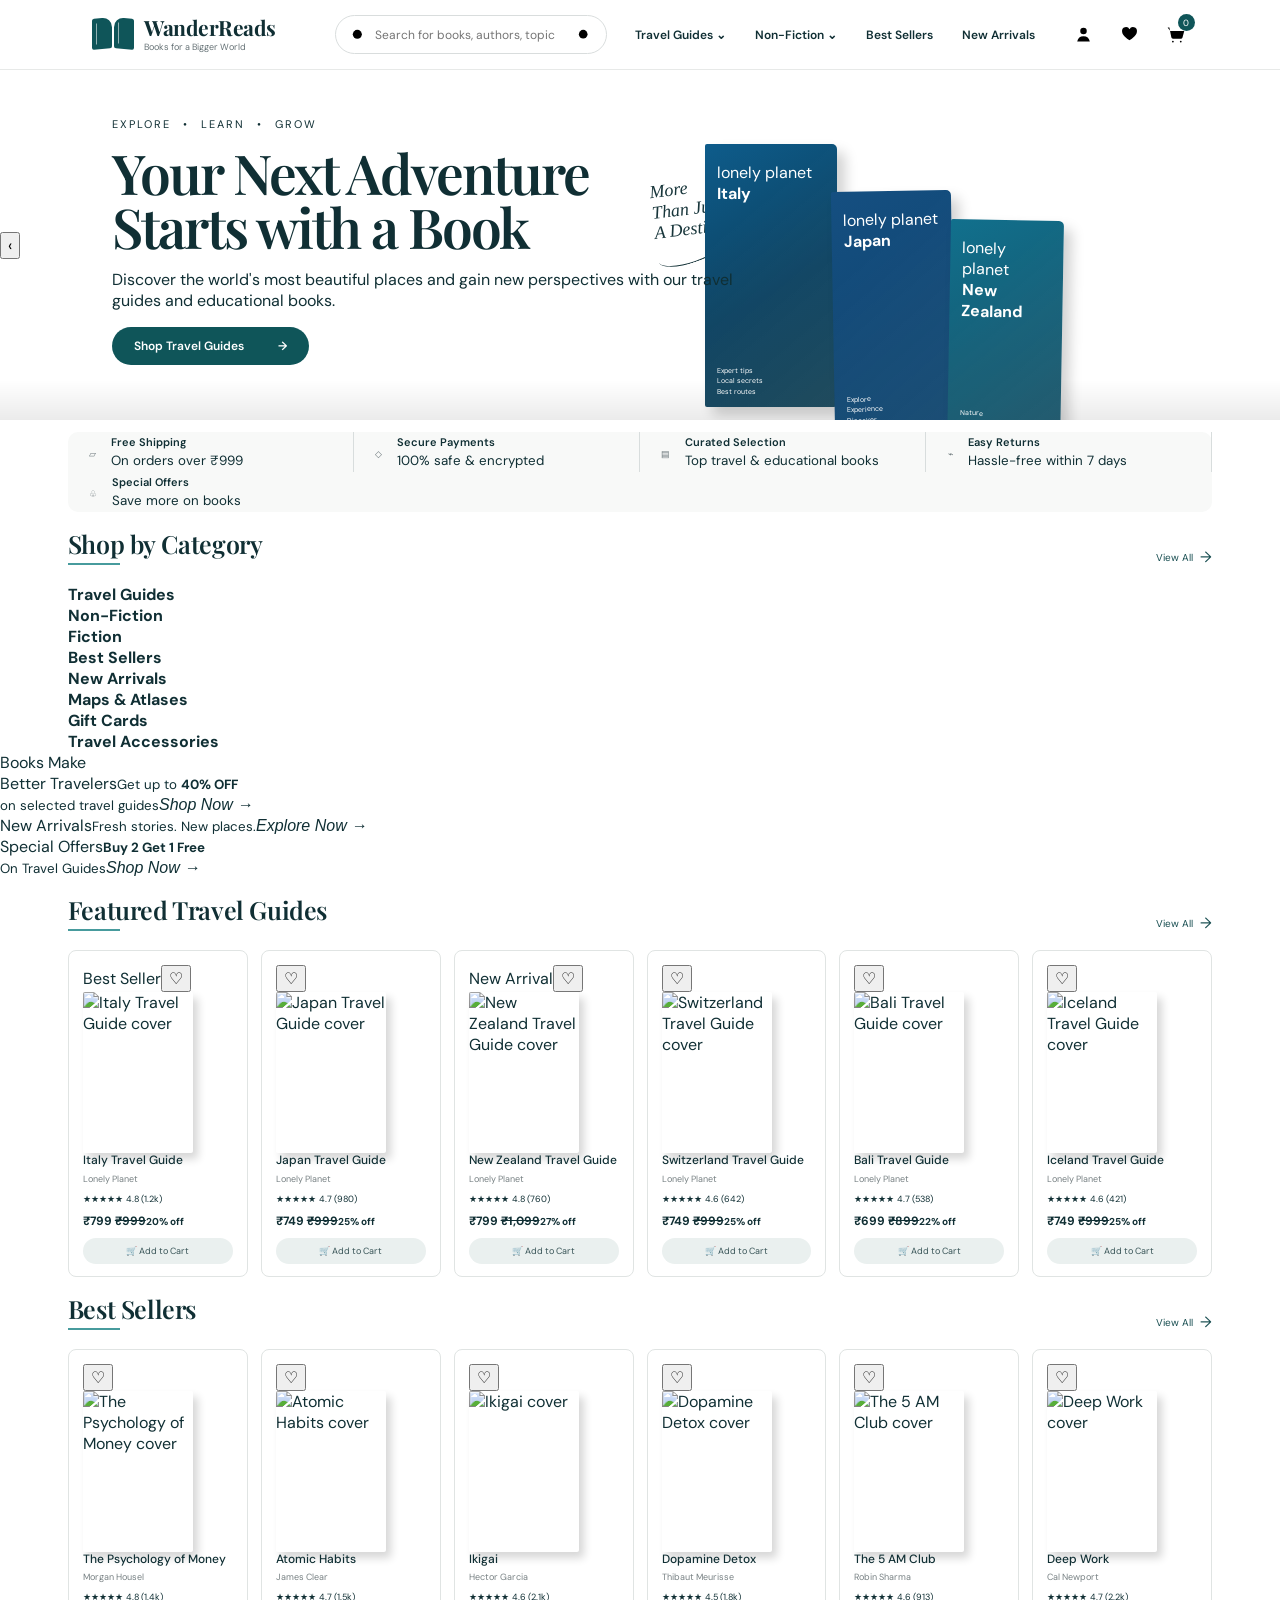
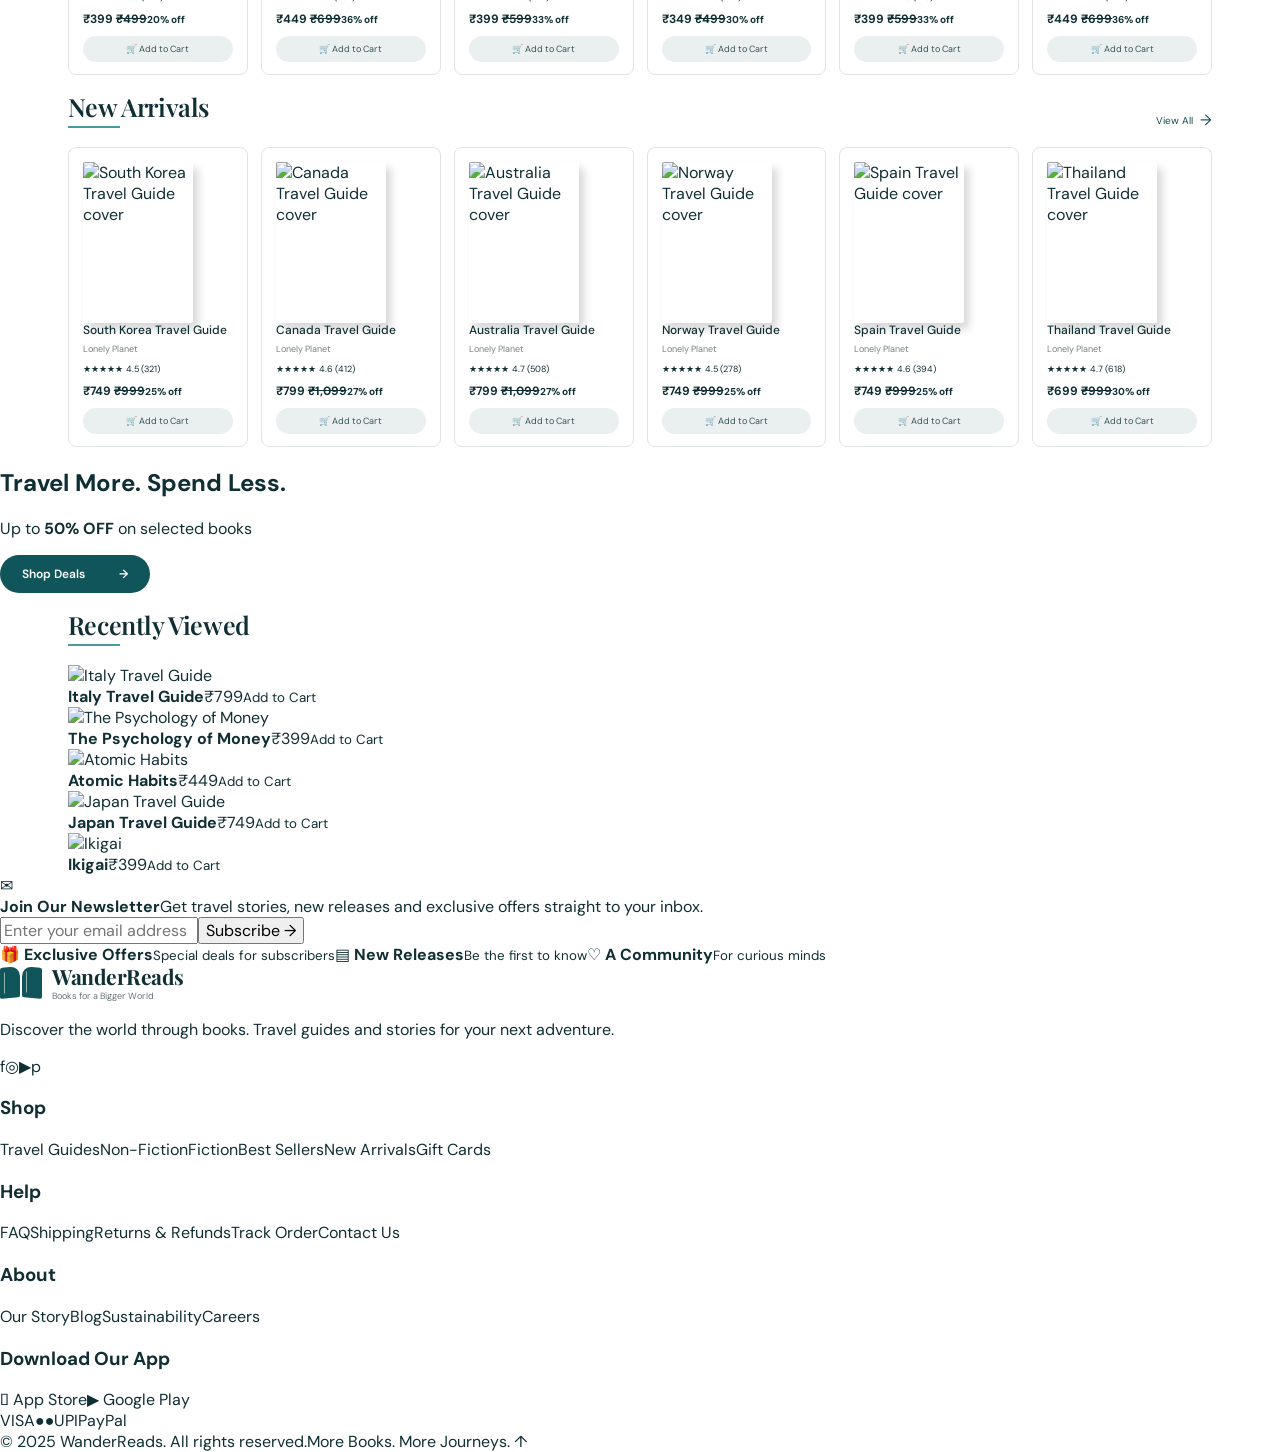
==== commit 286df494: "Expand bookstore homepage with reference-inspired sections" ====
--- a/index.html
+++ b/index.html
@@ -5,266 +5,180 @@
   <meta name="viewport" content="width=device-width, initial-scale=1.0">
   <meta name="description" content="WanderReads — books for a bigger world.">
   <title>WanderReads — Books for a Bigger World</title>
-
   <link rel="preconnect" href="https://fonts.googleapis.com">
   <link rel="preconnect" href="https://fonts.gstatic.com" crossorigin>
   <link href="https://fonts.googleapis.com/css2?family=DM+Sans:wght@400;500;600;700&family=Playfair+Display:wght@500;600;700&display=swap" rel="stylesheet">
   <link rel="stylesheet" href="style.css">
 </head>
-
 <body>
   <header class="header">
     <a class="brand" href="#top" aria-label="WanderReads home">
-      <div class="brand-mark" aria-hidden="true">
-        <div class="book-page"></div>
-        <div class="book-page right"></div>
-      </div>
-      <div class="brand-text">
-        <strong>WanderReads</strong>
-        <span>Books for a Bigger World</span>
-      </div>
+      <div class="brand-mark" aria-hidden="true"><div class="book-page"></div><div class="book-page right"></div></div>
+      <div class="brand-text"><strong>WanderReads</strong><span>Books for a Bigger World</span></div>
     </a>
 
     <label class="search" aria-label="Search books">
-      <svg viewBox="0 0 24 24" fill="none" stroke="currentColor" stroke-width="1.7" aria-hidden="true">
-        <circle cx="11" cy="11" r="6.8"></circle>
-        <path d="m16 16 5 5"></path>
-      </svg>
-      <input type="search" placeholder="Search for books, authors, topics...">
-      <svg viewBox="0 0 24 24" fill="none" stroke="currentColor" stroke-width="1.7" aria-hidden="true">
-        <circle cx="10.8" cy="10.8" r="6.5"></circle>
-        <path d="m16 16 4.2 4.2"></path>
-      </svg>
+      <svg viewBox="0 0 24 24" aria-hidden="true"><circle cx="11" cy="11" r="6.8"></circle><path d="m16 16 5 5"></path></svg>
+      <input id="searchInput" type="search" placeholder="Search for books, authors, topics...">
+      <svg viewBox="0 0 24 24" aria-hidden="true"><circle cx="10.8" cy="10.8" r="6.5"></circle><path d="m16 16 4.2 4.2"></path></svg>
     </label>
 
     <nav class="nav" aria-label="Main navigation">
-      <a href="#guides">Travel Guides <span class="arrow">⌄</span></a>
-      <a href="#nonfiction">Non-Fiction <span class="arrow">⌄</span></a>
+      <a href="#guides">Travel Guides <span>⌄</span></a>
+      <a href="#bestsellers">Non-Fiction <span>⌄</span></a>
       <a href="#bestsellers">Best Sellers</a>
+      <a href="#new-arrivals">New Arrivals</a>
     </nav>
 
     <div class="actions">
-      <button class="icon-btn" aria-label="Account">
-        <svg viewBox="0 0 24 24" fill="none" stroke="currentColor" stroke-width="1.6">
-          <circle cx="12" cy="8" r="3.7"></circle>
-          <path d="M4.8 20c.8-4 3.2-6 7.2-6s6.4 2 7.2 6"></path>
-        </svg>
-      </button>
-      <button class="icon-btn" aria-label="Wishlist">
-        <svg viewBox="0 0 24 24" fill="none" stroke="currentColor" stroke-width="1.6">
-          <path d="M20.5 8.5c0 5-8.5 10-8.5 10s-8.5-5-8.5-10A4.5 4.5 0 0 1 12 6a4.5 4.5 0 0 1 8.5 2.5Z"></path>
-        </svg>
-      </button>
-      <button class="icon-btn" aria-label="Cart">
-        <svg viewBox="0 0 24 24" fill="none" stroke="currentColor" stroke-width="1.6">
-          <path d="M3 4h2l2.2 11.2a2 2 0 0 0 2 1.6h8.9a2 2 0 0 0 1.9-1.4L22 8H6"></path>
-          <circle cx="9" cy="20" r="1"></circle>
-          <circle cx="18" cy="20" r="1"></circle>
-        </svg>
-        <span class="cart-count">0</span>
-      </button>
+      <button class="icon-btn" type="button" aria-label="Account"><svg viewBox="0 0 24 24"><circle cx="12" cy="8" r="3.7"></circle><path d="M4.8 20c.8-4 3.2-6 7.2-6s6.4 2 7.2 6"></path></svg></button>
+      <button class="icon-btn" type="button" aria-label="Wishlist"><svg viewBox="0 0 24 24"><path d="M20.5 8.5c0 5-8.5 10-8.5 10s-8.5-5-8.5-10A4.5 4.5 0 0 1 12 6a4.5 4.5 0 0 1 8.5 2.5Z"></path></svg></button>
+      <button class="icon-btn cart-btn" type="button" aria-label="Cart"><svg viewBox="0 0 24 24"><path d="M3 4h2l2.2 11.2a2 2 0 0 0 2 1.6h8.9a2 2 0 0 0 1.9-1.4L22 8H6"></path><circle cx="9" cy="20" r="1"></circle><circle cx="18" cy="20" r="1"></circle></svg><span class="cart-count">0</span></button>
     </div>
   </header>
 
   <main id="top">
     <section class="hero">
+      <button class="hero-arrow hero-prev" type="button" aria-label="Previous slide">‹</button>
       <div class="hero-content">
         <div class="eyebrow">EXPLORE <span>•</span> LEARN <span>•</span> GROW</div>
         <h1>Your Next Adventure<br>Starts with a Book</h1>
-        <p class="hero-copy">
-          Discover the world's most beautiful places and gain new perspectives with our travel guides and educational books.
-        </p>
-        <button class="primary-btn" type="button" onclick="document.getElementById('guides').scrollIntoView({ behavior: 'smooth' })">
-          Shop Travel Guides <span>→</span>
-        </button>
+        <p>Discover the world's most beautiful places and gain new perspectives with our travel guides and educational books.</p>
+        <a class="primary-btn" href="#guides">Shop Travel Guides <span>→</span></a>
       </div>
+      <div class="hero-note">More<br>Than Just<br>A Destination</div>
+      <div class="hero-books" aria-hidden="true">
+        <div class="hero-book"><span>lonely planet</span><strong>Italy</strong><small>Expert tips<br>Local secrets<br>Best routes</small></div>
+        <div class="hero-book"><span>lonely planet</span><strong>Japan</strong><small>Explore<br>Experience<br>Discover</small></div>
+        <div class="hero-book"><span>lonely planet</span><strong>New Zealand</strong><small>Nature<br>Adventure<br>Culture</small></div>
+      </div>
+      <button class="hero-arrow hero-next" type="button" aria-label="Next slide">›</button>
+    </section>
 
-      <div class="hero-note">More<br>Than Just<br>A Destination</div>
+    <section class="benefits" aria-label="Store benefits">
+      <div class="benefit"><span class="benefit-icon">▱</span><div><strong>Free Shipping</strong><small>On orders over ₹999</small></div></div>
+      <div class="benefit"><span class="benefit-icon">◇</span><div><strong>Secure Payments</strong><small>100% safe &amp; encrypted</small></div></div>
+      <div class="benefit"><span class="benefit-icon">▤</span><div><strong>Curated Selection</strong><small>Top travel &amp; educational books</small></div></div>
+      <div class="benefit"><span class="benefit-icon">⌁</span><div><strong>Easy Returns</strong><small>Hassle-free within 7 days</small></div></div>
+      <div class="benefit"><span class="benefit-icon">♧</span><div><strong>Special Offers</strong><small>Save more on books</small></div></div>
+    </section>
 
-      <div class="hero-books" aria-hidden="true">
-        <div class="hero-book">
-          <span class="publisher">lonely planet</span>
-          <h3>Italy</h3>
-          <small>Expert tips<br>Local secrets<br>Best routes</small>
-        </div>
-        <div class="hero-book">
-          <span class="publisher">lonely planet</span>
-          <h3>Japan</h3>
-          <small>Explore<br>Experience<br>Discover</small>
-        </div>
-        <div class="hero-book">
-          <span class="publisher">lonely planet</span>
-          <h3>New Zealand</h3>
-          <small>Nature<br>Adventure<br>Culture</small>
-        </div>
-      </div>
-
-      <div class="hero-dots">
-        <button class="round" type="button" aria-label="Previous slide">‹</button>
-        <button class="round" type="button" aria-label="Next slide">›</button>
+    <section class="section category-nav-section">
+      <div class="section-head"><h2 class="section-title small-title">Shop by Category</h2><a class="view-all" href="#categories">View All <span>→</span></a></div>
+      <div class="category-grid" id="categories">
+        <a class="category-tile" href="#guides"><div class="category-photo photo-travel"></div><strong>Travel Guides</strong></a>
+        <a class="category-tile" href="#bestsellers"><div class="category-photo photo-nonfiction"></div><strong>Non-Fiction</strong></a>
+        <a class="category-tile" href="#bestsellers"><div class="category-photo photo-fiction"></div><strong>Fiction</strong></a>
+        <a class="category-tile" href="#bestsellers"><div class="category-photo photo-best"></div><strong>Best Sellers</strong></a>
+        <a class="category-tile" href="#new-arrivals"><div class="category-photo photo-new"></div><strong>New Arrivals</strong></a>
+        <a class="category-tile" href="#guides"><div class="category-photo photo-maps"></div><strong>Maps &amp; Atlases</strong></a>
+        <a class="category-tile" href="#offers"><div class="category-photo photo-gifts"></div><strong>Gift Cards</strong></a>
+        <a class="category-tile" href="#guides"><div class="category-photo photo-accessories"></div><strong>Travel Accessories</strong></a>
       </div>
     </section>
 
-    <section class="benefits" aria-label="Store benefits">
-      <div class="benefit">
-        <svg viewBox="0 0 32 32" fill="none" stroke="currentColor" stroke-width="1.5" aria-hidden="true">
-          <path d="M3 8h18v15H3zM21 13h5l3 4v6h-8z"></path>
-          <circle cx="9" cy="25" r="2.8"></circle>
-          <circle cx="25" cy="25" r="2.8"></circle>
-        </svg>
-        <div><strong>Free Shipping</strong><span>On orders over ₹999</span></div>
-      </div>
+    <section class="promo-grid section-wide" id="offers">
+      <a class="promo promo-books" href="#guides"><div><span>Books Make<br>Better Travelers</span><small>Get up to <b>40% OFF</b><br>on selected travel guides</small><em>Shop Now →</em></div></a>
+      <a class="promo promo-new" href="#new-arrivals"><div><span>New Arrivals</span><small>Fresh stories. New places.</small><em>Explore Now →</em></div></a>
+      <a class="promo promo-offer" href="#guides"><div><span>Special Offers</span><small><b>Buy 2 Get 1 Free</b><br>On Travel Guides</small><em>Shop Now →</em></div></a>
+    </section>
 
-      <div class="benefit">
-        <svg viewBox="0 0 32 32" fill="none" stroke="currentColor" stroke-width="1.5" aria-hidden="true">
-          <path d="m16 3 11 4v7c0 7.2-4.5 11.9-11 15-6.5-3.1-11-7.8-11-15V7l11-4Z"></path>
-          <path d="m11 15 3.2 3.2L21 11"></path>
-        </svg>
-        <div><strong>Secure Payments</strong><span>100% safe &amp; encrypted</span></div>
-      </div>
-
-      <div class="benefit">
-        <svg viewBox="0 0 32 32" fill="none" stroke="currentColor" stroke-width="1.5" aria-hidden="true">
-          <path d="M4 6h10c4 0 6 2 6 6v14c0-3-2-5-6-5H4V6Zm24 0H18c-4 0-6 2-6 6v14c0-3 2-5 6-5h10V6Z"></path>
-        </svg>
-        <div><strong>Curated Selection</strong><span>Top travel &amp; educational books</span></div>
-      </div>
-
-      <div class="benefit">
-        <svg viewBox="0 0 32 32" fill="none" stroke="currentColor" stroke-width="1.5" aria-hidden="true">
-          <path d="M25 5C15 6 8 11 8 19c0 4 3 6 6 6 7 0 10-9 11-20Z"></path>
-          <path d="M4 28C8 20 13 15 21 11"></path>
-        </svg>
-        <div><strong>Eco-Friendly</strong><span>Sustainable packaging</span></div>
+    <section class="section" id="guides">
+      <div class="section-head"><h2 class="section-title">Featured Travel Guides</h2><a class="view-all" href="#guides">View All <span>→</span></a></div>
+      <div class="products">
+        <article class="product" data-search="italy travel guide lonely planet"><div class="product-image-wrap"><span class="badge">Best Seller</span><button class="wishlist" type="button" aria-label="Add Italy Travel Guide to wishlist">♡</button><img class="book-image" src="images/books/italy.jpg" alt="Italy Travel Guide cover"></div><h3>Italy Travel Guide</h3><div class="author">Lonely Planet</div><div class="rating"><span>★★★★★</span> 4.8 (1.2k)</div><div class="price">₹799 <del>₹999</del><small>20% off</small></div><button class="add" type="button" onclick="addToCart(this)">🛒 Add to Cart</button></article>
+        <article class="product" data-search="japan travel guide lonely planet"><div class="product-image-wrap"><button class="wishlist" type="button" aria-label="Add Japan Travel Guide to wishlist">♡</button><img class="book-image" src="images/books/japan.jpg" alt="Japan Travel Guide cover"></div><h3>Japan Travel Guide</h3><div class="author">Lonely Planet</div><div class="rating"><span>★★★★★</span> 4.7 (980)</div><div class="price">₹749 <del>₹999</del><small>25% off</small></div><button class="add" type="button" onclick="addToCart(this)">🛒 Add to Cart</button></article>
+        <article class="product" data-search="new zealand travel guide lonely planet"><div class="product-image-wrap"><span class="badge new">New Arrival</span><button class="wishlist" type="button" aria-label="Add New Zealand Travel Guide to wishlist">♡</button><img class="book-image" src="images/books/new-zealand.jpg" alt="New Zealand Travel Guide cover"></div><h3>New Zealand Travel Guide</h3><div class="author">Lonely Planet</div><div class="rating"><span>★★★★★</span> 4.8 (760)</div><div class="price">₹799 <del>₹1,099</del><small>27% off</small></div><button class="add" type="button" onclick="addToCart(this)">🛒 Add to Cart</button></article>
+        <article class="product" data-search="switzerland travel guide lonely planet"><div class="product-image-wrap"><button class="wishlist" type="button" aria-label="Add Switzerland Travel Guide to wishlist">♡</button><img class="book-image" src="images/books/switzerland.jpg" alt="Switzerland Travel Guide cover"></div><h3>Switzerland Travel Guide</h3><div class="author">Lonely Planet</div><div class="rating"><span>★★★★★</span> 4.6 (642)</div><div class="price">₹749 <del>₹999</del><small>25% off</small></div><button class="add" type="button" onclick="addToCart(this)">🛒 Add to Cart</button></article>
+        <article class="product" data-search="bali travel guide lonely planet"><div class="product-image-wrap"><button class="wishlist" type="button" aria-label="Add Bali Travel Guide to wishlist">♡</button><img class="book-image" src="images/books/bali.jpg" alt="Bali Travel Guide cover"></div><h3>Bali Travel Guide</h3><div class="author">Lonely Planet</div><div class="rating"><span>★★★★★</span> 4.7 (538)</div><div class="price">₹699 <del>₹899</del><small>22% off</small></div><button class="add" type="button" onclick="addToCart(this)">🛒 Add to Cart</button></article>
+        <article class="product" data-search="iceland travel guide lonely planet"><div class="product-image-wrap"><button class="wishlist" type="button" aria-label="Add Iceland Travel Guide to wishlist">♡</button><img class="book-image" src="images/books/iceland.jpg" alt="Iceland Travel Guide cover"></div><h3>Iceland Travel Guide</h3><div class="author">Lonely Planet</div><div class="rating"><span>★★★★★</span> 4.6 (421)</div><div class="price">₹749 <del>₹999</del><small>25% off</small></div><button class="add" type="button" onclick="addToCart(this)">🛒 Add to Cart</button></article>
       </div>
     </section>
 
-    <section class="section" id="guides">
-      <div class="section-head">
-        <h2 class="section-title">Featured Travel Guides</h2>
-        <a class="view-all" href="#guides">View All <span aria-hidden="true">→</span></a>
-      </div>
-
+    <section class="section" id="bestsellers">
+      <div class="section-head"><h2 class="section-title">Best Sellers</h2><a class="view-all" href="#bestsellers">View All <span>→</span></a></div>
       <div class="products">
-        <article class="product">
-          <div class="cover">
-            <img class="book-image" src="images/books/italy.jpg" alt="Italy Travel Guide cover">
-          </div>
-          <h3>Italy Travel Guide</h3>
-          <div class="author">Lonely Planet</div>
-          <div class="rating"><span class="stars">★★★★★</span> 4.8 (1.2k)</div>
-          <div class="price">₹799</div>
-          <button class="add" type="button" onclick="addToCart(this)">Add to Cart</button>
-        </article>
-
-        <article class="product">
-          <div class="cover">
-            <img class="book-image" src="images/books/japan.jpg" alt="Japan Travel Guide cover">
-          </div>
-          <h3>Japan Travel Guide</h3>
-          <div class="author">Lonely Planet</div>
-          <div class="rating"><span class="stars">★★★★★</span> 4.7 (980)</div>
-          <div class="price">₹749</div>
-          <button class="add" type="button" onclick="addToCart(this)">Add to Cart</button>
-        </article>
-
-        <article class="product">
-          <div class="cover">
-            <img class="book-image" src="images/books/new-zealand.jpg" alt="New Zealand Travel Guide cover">
-          </div>
-          <h3>New Zealand Travel Guide</h3>
-          <div class="author">Lonely Planet</div>
-          <div class="rating"><span class="stars">★★★★★</span> 4.8 (760)</div>
-          <div class="price">₹799</div>
-          <button class="add" type="button" onclick="addToCart(this)">Add to Cart</button>
-        </article>
-
-        <article class="product">
-          <div class="cover">
-            <img class="book-image" src="images/books/switzerland.jpg" alt="Switzerland Travel Guide cover">
-          </div>
-          <h3>Switzerland Travel Guide</h3>
-          <div class="author">Lonely Planet</div>
-          <div class="rating"><span class="stars">★★★★★</span> 4.6 (642)</div>
-          <div class="price">₹749</div>
-          <button class="add" type="button" onclick="addToCart(this)">Add to Cart</button>
-        </article>
-
-        <article class="product">
-          <div class="cover">
-            <img class="book-image" src="images/books/bali.jpg" alt="Bali Travel Guide cover">
-          </div>
-          <h3>Bali Travel Guide</h3>
-          <div class="author">Lonely Planet</div>
-          <div class="rating"><span class="stars">★★★★★</span> 4.7 (538)</div>
-          <div class="price">₹699</div>
-          <button class="add" type="button" onclick="addToCart(this)">Add to Cart</button>
-        </article>
-
-        <article class="product">
-          <div class="cover">
-            <img class="book-image" src="images/books/iceland.jpg" alt="Iceland Travel Guide cover">
-          </div>
-          <h3>Iceland Travel Guide</h3>
-          <div class="author">Lonely Planet</div>
-          <div class="rating"><span class="stars">★★★★★</span> 4.6 (421)</div>
-          <div class="price">₹749</div>
-          <button class="add" type="button" onclick="addToCart(this)">Add to Cart</button>
-        </article>
+        <article class="product" data-search="psychology money nonfiction"><div class="product-image-wrap"><button class="wishlist" type="button" aria-label="Add The Psychology of Money to wishlist">♡</button><img class="book-image" src="images/books/psychology-of-money.jpg" alt="The Psychology of Money cover"></div><h3>The Psychology of Money</h3><div class="author">Morgan Housel</div><div class="rating"><span>★★★★★</span> 4.8 (1.4k)</div><div class="price">₹399 <del>₹499</del><small>20% off</small></div><button class="add" type="button" onclick="addToCart(this)">🛒 Add to Cart</button></article>
+        <article class="product" data-search="atomic habits self help"><div class="product-image-wrap"><button class="wishlist" type="button" aria-label="Add Atomic Habits to wishlist">♡</button><img class="book-image" src="images/books/atomic-habits.jpg" alt="Atomic Habits cover"></div><h3>Atomic Habits</h3><div class="author">James Clear</div><div class="rating"><span>★★★★★</span> 4.7 (1.5k)</div><div class="price">₹449 <del>₹699</del><small>36% off</small></div><button class="add" type="button" onclick="addToCart(this)">🛒 Add to Cart</button></article>
+        <article class="product" data-search="ikigai japanese philosophy"><div class="product-image-wrap"><button class="wishlist" type="button" aria-label="Add Ikigai to wishlist">♡</button><img class="book-image" src="images/books/ikigai.jpg" alt="Ikigai cover"></div><h3>Ikigai</h3><div class="author">Hector Garcia</div><div class="rating"><span>★★★★★</span> 4.6 (2.1k)</div><div class="price">₹399 <del>₹599</del><small>33% off</small></div><button class="add" type="button" onclick="addToCart(this)">🛒 Add to Cart</button></article>
+        <article class="product" data-search="dopamine detox self help"><div class="product-image-wrap"><button class="wishlist" type="button" aria-label="Add Dopamine Detox to wishlist">♡</button><img class="book-image" src="images/books/dopamine-detox.jpg" alt="Dopamine Detox cover"></div><h3>Dopamine Detox</h3><div class="author">Thibaut Meurisse</div><div class="rating"><span>★★★★★</span> 4.5 (1.8k)</div><div class="price">₹349 <del>₹499</del><small>30% off</small></div><button class="add" type="button" onclick="addToCart(this)">🛒 Add to Cart</button></article>
+        <article class="product" data-search="sam club five club"><div class="product-image-wrap"><button class="wishlist" type="button" aria-label="Add The 5 AM Club to wishlist">♡</button><img class="book-image" src="images/books/5am-club.jpg" alt="The 5 AM Club cover"></div><h3>The 5 AM Club</h3><div class="author">Robin Sharma</div><div class="rating"><span>★★★★★</span> 4.6 (913)</div><div class="price">₹399 <del>₹599</del><small>33% off</small></div><button class="add" type="button" onclick="addToCart(this)">🛒 Add to Cart</button></article>
+        <article class="product" data-search="deep work productivity"><div class="product-image-wrap"><button class="wishlist" type="button" aria-label="Add Deep Work to wishlist">♡</button><img class="book-image" src="images/books/deep-work.jpg" alt="Deep Work cover"></div><h3>Deep Work</h3><div class="author">Cal Newport</div><div class="rating"><span>★★★★★</span> 4.7 (2.2k)</div><div class="price">₹449 <del>₹699</del><small>36% off</small></div><button class="add" type="button" onclick="addToCart(this)">🛒 Add to Cart</button></article>
       </div>
     </section>
 
-    <section class="category-section" id="nonfiction">
-      <div class="section-head">
-        <h2 class="section-title">Popular Categories</h2>
-        <a class="view-all" href="#nonfiction">View All <span aria-hidden="true">→</span></a>
-      </div>
-
-      <div class="categories">
-        <a class="category" href="#guides">
-          <div class="category-image cat-one"></div>
-          <div class="category-content">
-            <strong>Travel Guides</strong>
-            <span>Explore the world</span>
-          </div>
-          <div class="cat-arrow" aria-hidden="true">→</div>
-        </a>
-
-        <a class="category" href="#nonfiction">
-          <div class="category-image cat-two"></div>
-          <div class="category-content">
-            <strong>Non-Fiction</strong>
-            <span>Real stories. Bigger ideas.</span>
-          </div>
-          <div class="cat-arrow" aria-hidden="true">→</div>
-        </a>
-
-        <a class="category" href="#bestsellers">
-          <div class="category-image cat-three"></div>
-          <div class="category-content">
-            <strong>Best Sellers</strong>
-            <span>Loved by readers</span>
-          </div>
-          <div class="cat-arrow" aria-hidden="true">→</div>
-        </a>
+    <section class="section" id="new-arrivals">
+      <div class="section-head"><h2 class="section-title">New Arrivals</h2><a class="view-all" href="#new-arrivals">View All <span>→</span></a></div>
+      <div class="products">
+        <article class="product" data-search="south korea travel guide"><div class="product-image-wrap"><img class="book-image" src="images/books/south-korea.jpg" alt="South Korea Travel Guide cover"></div><h3>South Korea Travel Guide</h3><div class="author">Lonely Planet</div><div class="rating"><span>★★★★★</span> 4.5 (321)</div><div class="price">₹749 <del>₹999</del><small>25% off</small></div><button class="add" type="button" onclick="addToCart(this)">🛒 Add to Cart</button></article>
+        <article class="product" data-search="canada travel guide"><div class="product-image-wrap"><img class="book-image" src="images/books/canada.jpg" alt="Canada Travel Guide cover"></div><h3>Canada Travel Guide</h3><div class="author">Lonely Planet</div><div class="rating"><span>★★★★★</span> 4.6 (412)</div><div class="price">₹799 <del>₹1,099</del><small>27% off</small></div><button class="add" type="button" onclick="addToCart(this)">🛒 Add to Cart</button></article>
+        <article class="product" data-search="australia travel guide"><div class="product-image-wrap"><img class="book-image" src="images/books/australia.jpg" alt="Australia Travel Guide cover"></div><h3>Australia Travel Guide</h3><div class="author">Lonely Planet</div><div class="rating"><span>★★★★★</span> 4.7 (508)</div><div class="price">₹799 <del>₹1,099</del><small>27% off</small></div><button class="add" type="button" onclick="addToCart(this)">🛒 Add to Cart</button></article>
+        <article class="product" data-search="norway travel guide"><div class="product-image-wrap"><img class="book-image" src="images/books/norway.jpg" alt="Norway Travel Guide cover"></div><h3>Norway Travel Guide</h3><div class="author">Lonely Planet</div><div class="rating"><span>★★★★★</span> 4.5 (278)</div><div class="price">₹749 <del>₹999</del><small>25% off</small></div><button class="add" type="button" onclick="addToCart(this)">🛒 Add to Cart</button></article>
+        <article class="product" data-search="spain travel guide"><div class="product-image-wrap"><img class="book-image" src="images/books/spain.jpg" alt="Spain Travel Guide cover"></div><h3>Spain Travel Guide</h3><div class="author">Lonely Planet</div><div class="rating"><span>★★★★★</span> 4.6 (394)</div><div class="price">₹749 <del>₹999</del><small>25% off</small></div><button class="add" type="button" onclick="addToCart(this)">🛒 Add to Cart</button></article>
+        <article class="product" data-search="thailand travel guide"><div class="product-image-wrap"><img class="book-image" src="images/books/thailand.jpg" alt="Thailand Travel Guide cover"></div><h3>Thailand Travel Guide</h3><div class="author">Lonely Planet</div><div class="rating"><span>★★★★★</span> 4.7 (618)</div><div class="price">₹699 <del>₹999</del><small>30% off</small></div><button class="add" type="button" onclick="addToCart(this)">🛒 Add to Cart</button></article>
       </div>
     </section>
 
-    <section id="bestsellers" hidden aria-hidden="true"></section>
+    <section class="wide-banner"><div><h2>Travel More. Spend Less.</h2><p>Up to <b>50% OFF</b> on selected books</p><a class="primary-btn" href="#guides">Shop Deals <span>→</span></a></div></section>
+
+    <section class="section recently"><div class="section-head"><h2 class="section-title">Recently Viewed</h2></div><div class="recent-grid">
+      <a class="recent-item" href="#guides"><img src="images/books/italy.jpg" alt="Italy Travel Guide"><div><strong>Italy Travel Guide</strong><span>₹799</span><small>Add to Cart</small></div></a>
+      <a class="recent-item" href="#bestsellers"><img src="images/books/psychology-of-money.jpg" alt="The Psychology of Money"><div><strong>The Psychology of Money</strong><span>₹399</span><small>Add to Cart</small></div></a>
+      <a class="recent-item" href="#bestsellers"><img src="images/books/atomic-habits.jpg" alt="Atomic Habits"><div><strong>Atomic Habits</strong><span>₹449</span><small>Add to Cart</small></div></a>
+      <a class="recent-item" href="#guides"><img src="images/books/japan.jpg" alt="Japan Travel Guide"><div><strong>Japan Travel Guide</strong><span>₹749</span><small>Add to Cart</small></div></a>
+      <a class="recent-item" href="#bestsellers"><img src="images/books/ikigai.jpg" alt="Ikigai"><div><strong>Ikigai</strong><span>₹399</span><small>Add to Cart</small></div></a>
+    </div></section>
+
+    <section class="newsletter"><div class="newsletter-icon">✉</div><div><strong>Join Our Newsletter</strong><span>Get travel stories, new releases and exclusive offers straight to your inbox.</span></div><form id="newsletterForm"><input type="email" placeholder="Enter your email address" aria-label="Email address" required><button type="submit">Subscribe →</button></form><div class="newsletter-perks"><span>🎁 <b>Exclusive Offers</b><small>Special deals for subscribers</small></span><span>▤ <b>New Releases</b><small>Be the first to know</small></span><span>♡ <b>A Community</b><small>For curious minds</small></span></div></section>
   </main>
+
+  <footer class="footer">
+    <div class="footer-main">
+      <div class="footer-brand"><a class="brand" href="#top"><div class="brand-mark"><div class="book-page"></div><div class="book-page right"></div></div><div class="brand-text"><strong>WanderReads</strong><span>Books for a Bigger World</span></div></a><p>Discover the world through books. Travel guides and stories for your next adventure.</p><div class="socials"><a href="#">f</a><a href="#">◎</a><a href="#">▶</a><a href="#">p</a></div></div>
+      <div><h3>Shop</h3><a href="#guides">Travel Guides</a><a href="#bestsellers">Non-Fiction</a><a href="#bestsellers">Fiction</a><a href="#bestsellers">Best Sellers</a><a href="#new-arrivals">New Arrivals</a><a href="#offers">Gift Cards</a></div>
+      <div><h3>Help</h3><a href="#">FAQ</a><a href="#">Shipping</a><a href="#">Returns &amp; Refunds</a><a href="#">Track Order</a><a href="#">Contact Us</a></div>
+      <div><h3>About</h3><a href="#">Our Story</a><a href="#">Blog</a><a href="#">Sustainability</a><a href="#">Careers</a></div>
+      <div class="app-column"><h3>Download Our App</h3><div class="app-buttons"><a href="#"> App Store</a><a href="#">▶ Google Play</a></div><div class="payments"><span>VISA</span><span>●●</span><span>UPI</span><span>PayPal</span></div></div>
+    </div>
+    <div class="footer-bottom"><span>© 2025 WanderReads. All rights reserved.</span><span>More Books. More Journeys. ↑</span></div>
+  </footer>
 
   <script>
     let cartCount = 0;
+    const cartBadge = document.querySelector('.cart-count');
 
     function addToCart(button) {
       cartCount += 1;
-      document.querySelector('.cart-count').textContent = cartCount;
-      button.textContent = 'Added ✓';
+      cartBadge.textContent = cartCount;
+      const originalText = button.textContent;
+      button.textContent = '✓ Added to Cart';
+      button.classList.add('added');
+      setTimeout(() => {
+        button.textContent = originalText;
+        button.classList.remove('added');
+      }, 1000);
+    }
 
-      setTimeout(() => {
-        button.textContent = 'Add to Cart';
-      }, 900);
-    }
+    document.querySelectorAll('.wishlist').forEach(button => {
+      button.addEventListener('click', () => {
+        button.classList.toggle('active');
+        button.textContent = button.classList.contains('active') ? '♥' : '♡';
+      });
+    });
+
+    document.querySelector('#searchInput').addEventListener('input', event => {
+      const query = event.target.value.trim().toLowerCase();
+      document.querySelectorAll('.product').forEach(card => {
+        card.hidden = query && !card.dataset.search.includes(query);
+      });
+    });
+
+    document.querySelector('#newsletterForm').addEventListener('submit', event => {
+      event.preventDefault();
+      const button = event.currentTarget.querySelector('button');
+      button.textContent = 'Subscribed ✓';
+      event.currentTarget.reset();
+    });
   </script>
 </body>
 </html>
--- a/style.css
+++ b/style.css
@@ -2,868 +2,163 @@
   --ink: #102f34;
   --muted: #667276;
   --line: #dfe4e4;
-  --soft: #f6f7f6;
-  --cream: #fbfaf7;
   --teal: #0f5559;
   --teal-dark: #083e42;
   --gold: #d6a735;
   --white: #fff;
+  --soft: #f8f9f8;
 }
 
-* {
-  box-sizing: border-box;
+* { box-sizing: border-box; }
+html { scroll-behavior: smooth; }
+body { margin: 0; color: var(--ink); background: var(--white); font-family: "DM Sans", Arial, sans-serif; }
+button, input { font: inherit; }
+button { cursor: pointer; }
+a { color: inherit; text-decoration: none; }
+
+/* Header */
+.header {
+  height: 70px; display: flex; align-items: center; gap: 28px;
+  padding: 0 7.2%; border-bottom: 1px solid #e7e9e8;
+  background: rgba(255,255,255,.97); position: sticky; top: 0; z-index: 20;
 }
+.brand { display: flex; align-items: center; gap: 10px; min-width: 215px; }
+.brand-mark { width: 42px; height: 38px; display: flex; gap: 2px; }
+.book-page { width: 20px; height: 31px; margin-top: 2px; position: relative; background: var(--teal); border-radius: 2px 10px 2px 2px; transform: skewY(-5deg); }
+.book-page.right { border-radius: 10px 2px 2px 2px; transform: skewY(5deg); }
+.book-page::after { content: ""; position: absolute; inset: 5px 4px; border-left: 1px solid rgba(255,255,255,.55); }
+.brand-text strong { display: block; font: 700 21px/1 "Playfair Display", serif; letter-spacing: -.5px; }
+.brand-text span { display: block; margin-top: 3px; color: var(--muted); font-size: 9px; }
+.search { height: 39px; max-width: 345px; flex: 1; display: flex; align-items: center; padding: 0 14px; border: 1px solid #d9dddd; border-radius: 24px; color: #879093; }
+.search:focus-within { border-color: #8ca9aa; box-shadow: 0 0 0 3px rgba(15,85,89,.08); }
+.search input { width: 100%; padding: 0 9px; border: 0; outline: 0; background: transparent; color: var(--ink); font-size: 12px; }
+.search svg { width: 16px; height: 16px; flex: 0 0 auto; }
+.nav { display: flex; align-items: center; gap: 29px; margin-left: auto; font-size: 12px; font-weight: 600; white-space: nowrap; }
+.nav a { transition: color .2s ease; }
+.nav a:hover, .nav a:focus-visible { color: var(--teal); }
+.nav .arrow { margin-left: 5px; font-size: 9px; }
+.actions { display: flex; align-items: center; gap: 21px; margin-left: 8px; }
+.icon-btn { position: relative; padding: 2px; border: 0; background: transparent; color: #10191b; }
+.icon-btn svg { display: block; width: 21px; height: 21px; transition: transform .2s ease, color .2s ease; }
+.icon-btn:hover svg, .icon-btn:focus-visible svg { color: var(--teal); transform: scale(1.08); }
+.cart-count { position: absolute; top: -8px; right: -7px; width: 17px; height: 17px; display: grid; place-items: center; border-radius: 50%; background: var(--teal); color: white; font-size: 9px; }
 
-html {
-  scroll-behavior: smooth;
-}
+/* Hero */
+.hero { min-height: 350px; position: relative; overflow: hidden; display: flex; align-items: center; background: linear-gradient(90deg,rgba(255,255,255,.96) 0%,rgba(255,255,255,.84) 33%,rgba(255,255,255,.08) 64%), url("https://images.unsplash.com/photo-1530789253388-582c481c54b0?auto=format&fit=crop&w=1800&q=85") center/cover; }
+.hero::after { content: ""; position: absolute; inset: auto 0 0; height: 40px; background: linear-gradient(transparent,rgba(0,0,0,.08)); pointer-events: none; }
+.hero-content { width: 49%; margin-left: 7.2%; padding: 37px 0 45px; position: relative; z-index: 2; }
+.eyebrow { margin-bottom: 14px; font-size: 11px; letter-spacing: 2px; }
+.eyebrow span { margin: 0 7px; }
+h1 { max-width: 590px; margin: 0 0 14px; font: 600 clamp(42px,4.3vw,58px)/.99 "Playfair Display",Georgia,serif; letter-spacing: -2px; }
+.hero-copy { max-width: 430px; margin: 0 0 19px; color: #263f43; font: 16px/1.55 Georgia,serif; }
+.primary-btn { display: inline-flex; align-items: center; gap: 34px; padding: 11px 22px; border: 0; border-radius: 22px; background: var(--teal); color: white; font-size: 12px; font-weight: 600; transition: background .2s ease,transform .2s ease; }
+.primary-btn:hover, .primary-btn:focus-visible { background: var(--teal-dark); transform: translateY(-1px); }
+.hero-note { position: absolute; top: 106px; left: 51%; color: #18363b; font: italic 18px/1.15 Georgia,serif; transform: rotate(-7deg); }
+.hero-note::after { content: ""; display: block; width: 70px; height: 22px; border-bottom: 1px solid #18363b; border-radius: 50%; transform: rotate(-12deg); }
+.hero-books { position: absolute; right: 17%; bottom: 13px; z-index: 1; display: flex; align-items: flex-end; }
+.hero-book { width: 132px; height: 263px; position: relative; display: flex; flex-direction: column; padding: 18px 12px 10px; overflow: hidden; border-radius: 2px 5px 3px 2px; background: linear-gradient(150deg,#0e5c8b,#0c4261 55%,#113f52); box-shadow: 8px 8px 13px rgba(0,0,0,.18); color: white; }
+.hero-book + .hero-book { width: 120px; height: 244px; margin-left: -4px; transform: translateY(28px) rotate(-1deg); background: linear-gradient(150deg,#154f81,#0d426b); }
+.hero-book + .hero-book + .hero-book { width: 113px; height: 230px; transform: translateY(43px) rotate(1deg); background: linear-gradient(150deg,#11708d,#174e62); }
+.hero-book::before { content: ""; position: absolute; inset: 0; background: linear-gradient(140deg,transparent 28%,rgba(255,255,255,.13)),url("https://images.unsplash.com/photo-1500534623283-312aade485b7?auto=format&fit=crop&w=500&q=70") center/cover; opacity: .48; mix-blend-mode: screen; pointer-events: none; }
+.hero-book > * { position: relative; z-index: 1; }
+.publisher { font-size: 8px; font-weight: 700; letter-spacing: .3px; }
+.hero-book h3 { margin: 28px 0 0; font: 600 37px/1 "Playfair Display",serif; }
+.hero-book small { margin-top: auto; font-size: 7px; line-height: 1.5; }
+.hero-dots { position: absolute; right: 6.8%; bottom: 12px; z-index: 4; display: flex; gap: 10px; }
+.round { width: 31px; height: 31px; display: grid; place-items: center; border: 1px solid #d6d9d8; border-radius: 50%; background: white; color: var(--ink); font-size: 17px; transition: background .2s ease,transform .2s ease; }
+.round:hover, .round:focus-visible { background: #f1f5f4; transform: translateY(-1px); }
 
-body {
-  margin: 0;
-  color: var(--ink);
-  background: var(--white);
-  font-family: "DM Sans", Arial, sans-serif;
-}
+/* Benefits */
+.benefits { min-height: 64px; margin: 12px 5.3% 0; display: grid; grid-template-columns: repeat(4,1fr); align-items: center; border-radius: 10px; background: var(--soft); }
+.benefit { min-height: 40px; display: flex; align-items: center; gap: 15px; padding: 0 7.5%; border-right: 1px solid #d8dddd; }
+.benefit:last-child { border-right: 0; }
+.benefit svg { width: 31px; height: 31px; flex: 0 0 auto; }
+.benefit strong { display: block; font-size: 11px; font-weight: 600; }
+.benefit span { display: block; margin-top: 3px; color: var(--muted); font-size: 9px; }
 
-button,
-input {
-  font: inherit;
-}
+/* Products */
+.section { padding: 19px 5.3% 0; }
+.section-head { display: flex; align-items: flex-end; justify-content: space-between; margin-bottom: 19px; }
+.section-title { position: relative; margin: 0; padding-bottom: 9px; font: 600 25px/1 "Playfair Display",serif; letter-spacing: -.4px; }
+.section-title::after { content: ""; position: absolute; left: 0; bottom: 0; width: 52px; height: 2px; background: #479b9d; }
+.view-all { display: inline-flex; align-items: center; gap: 7px; color: #174d50; font-size: 10px; transition: color .2s ease,transform .2s ease; }
+.view-all span { font-size: 15px; line-height: 1; transition: transform .2s ease; }
+.view-all:hover, .view-all:focus-visible { color: var(--teal-dark); transform: translateX(-2px); }
+.view-all:hover span, .view-all:focus-visible span { transform: translateX(4px); }
+.products { display: grid; grid-template-columns: repeat(6,minmax(0,1fr)); gap: 13px; }
+.product { min-width: 0; padding: 14px 14px 12px; border: 1px solid #e0e4e3; border-radius: 8px; background: white; transition: transform .2s ease,box-shadow .2s ease,border-color .2s ease; }
+.product:hover { z-index: 2; border-color: #cbd9d8; box-shadow: 0 7px 22px rgba(18,46,49,.09); transform: translateY(-2px); }
+.cover { height: 161px; display: grid; place-items: center; margin-bottom: 10px; }
+.book-image { width: 110px; height: 161px; display: block; object-fit: cover; border-radius: 2px; box-shadow: 5px 6px 9px rgba(0,0,0,.16); }
+.product h3 { margin: 0 0 4px; overflow: hidden; font: 500 12px/1.3 "DM Sans",sans-serif; white-space: nowrap; text-overflow: ellipsis; }
+.author { margin-bottom: 8px; color: #778083; font-size: 9px; }
+.rating { display: flex; align-items: center; gap: 3px; margin-bottom: 8px; font-size: 9px; }
+.stars { color: var(--gold); font-size: 12px; }
+.price { margin-bottom: 9px; font-size: 12px; font-weight: 700; }
+.add { width: 100%; height: 26px; border: 0; border-radius: 14px; background: #eaf0ef; color: #385457; font-size: 9px; transition: background .2s ease,color .2s ease; }
+.add:hover, .add:focus-visible { background: #dbe8e6; color: var(--teal-dark); }
 
-button {
-  cursor: pointer;
-}
+/* Categories */
+.category-section { margin-top: 22px; padding: 12px 5.3% 27px; border-radius: 12px 12px 0 0; background: linear-gradient(#f8f8f7,#fbfbfa); }
+.category-section .section-head { margin-bottom: 14px; }
+.categories { display: grid; grid-template-columns: repeat(3,minmax(0,1fr)); gap: 25px; }
+.category { height: 66px; display: flex; align-items: center; overflow: hidden; border: 1px solid #e2e4e2; border-radius: 9px; background: white; transition: border-color .2s ease,box-shadow .2s ease,transform .2s ease; }
+.category:hover, .category:focus-visible { border-color: #cbd9d8; box-shadow: 0 6px 18px rgba(18,46,49,.07); transform: translateY(-1px); }
+.category-image { width: 127px; height: 100%; flex: 0 0 auto; background-position: center; background-size: cover; }
+.cat-one { background-image: url("https://images.unsplash.com/photo-1501785888041-af3ef285b470?auto=format&fit=crop&w=500&q=80"); }
+.cat-two { background-image: url("https://images.unsplash.com/photo-1511108690759-009324a90311?auto=format&fit=crop&w=500&q=80"); }
+.cat-three { background-image: url("https://images.unsplash.com/photo-1519681393784-d120267933ba?auto=format&fit=crop&w=500&q=80"); }
+.category-content { flex: 1; padding: 0 15px; }
+.category-content strong { display: block; font: 500 14px "Playfair Display",serif; }
+.category-content span { display: block; margin-top: 5px; color: #777f80; font-size: 9px; }
+.cat-arrow { padding: 0 17px; font-size: 19px; transition: transform .2s ease; }
+.category:hover .cat-arrow, .category:focus-visible .cat-arrow { transform: translateX(3px); }
 
-a {
-  color: inherit;
-  text-decoration: none;
-}
+button:focus-visible, a:focus-visible { outline: 2px solid #3b8588; outline-offset: 3px; }
 
-/* =========================
-   HEADER
-========================= */
-.header {
-  height: 70px;
-  display: flex;
-  align-items: center;
-  gap: 28px;
-  padding: 0 7.2%;
-  border-bottom: 1px solid #e7e9e8;
-  background: rgba(255, 255, 255, 0.97);
-  position: sticky;
-  top: 0;
-  z-index: 20;
-}
-
-.brand {
-  display: flex;
-  align-items: center;
-  gap: 10px;
-  min-width: 215px;
-}
-
-.brand-mark {
-  width: 42px;
-  height: 38px;
-  position: relative;
-  display: flex;
-  gap: 2px;
-}
-
-.book-page {
-  width: 20px;
-  height: 31px;
-  background: var(--teal);
-  border-radius: 2px 10px 2px 2px;
-  transform: skewY(-5deg);
-  margin-top: 2px;
-  position: relative;
-}
-
-.book-page.right {
-  border-radius: 10px 2px 2px 2px;
-  transform: skewY(5deg);
-}
-
-.book-page::after {
-  content: "";
-  position: absolute;
-  inset: 5px 4px;
-  border-left: 1px solid rgba(255, 255, 255, 0.55);
-}
-
-.brand-text strong {
-  display: block;
-  font: 700 21px/1 "Playfair Display", serif;
-  letter-spacing: -0.5px;
-}
-
-.brand-text span {
-  display: block;
-  color: var(--muted);
-  font-size: 9px;
-  margin-top: 3px;
-}
-
-.search {
-  height: 39px;
-  max-width: 345px;
-  flex: 1;
-  border: 1px solid #d9dddd;
-  border-radius: 24px;
-  display: flex;
-  align-items: center;
-  padding: 0 14px;
-  color: #879093;
-}
-
-.search input {
-  border: 0;
-  outline: 0;
-  width: 100%;
-  padding: 0 9px;
-  color: var(--ink);
-  background: transparent;
-  font-size: 12px;
-}
-
-.search svg {
-  width: 16px;
-  height: 16px;
-}
-
-.nav {
-  display: flex;
-  align-items: center;
-  gap: 29px;
-  margin-left: auto;
-  font-size: 12px;
-  font-weight: 600;
-  white-space: nowrap;
-}
-
-.nav a:hover {
-  color: var(--teal);
-}
-
-.nav .arrow {
-  font-size: 9px;
-  margin-left: 5px;
-}
-
-.actions {
-  display: flex;
-  align-items: center;
-  gap: 21px;
-  margin-left: 8px;
-}
-
-.icon-btn {
-  border: 0;
-  background: transparent;
-  padding: 2px;
-  color: #10191b;
-  position: relative;
-}
-
-.icon-btn svg {
-  width: 21px;
-  height: 21px;
-  display: block;
-}
-
-.cart-count {
-  position: absolute;
-  right: -7px;
-  top: -8px;
-  width: 17px;
-  height: 17px;
-  border-radius: 50%;
-  background: var(--teal);
-  color: white;
-  font-size: 9px;
-  display: grid;
-  place-items: center;
-}
-
-/* =========================
-   HERO
-========================= */
-.hero {
-  min-height: 350px;
-  position: relative;
-  overflow: hidden;
-  display: flex;
-  align-items: center;
-  background:
-    linear-gradient(90deg, rgba(255,255,255,.96) 0%, rgba(255,255,255,.84) 33%, rgba(255,255,255,.08) 64%),
-    url("https://images.unsplash.com/photo-1530789253388-582c481c54b0?auto=format&fit=crop&w=1800&q=85") center/cover;
-}
-
-.hero::after {
-  content: "";
-  position: absolute;
-  inset: auto 0 0;
-  height: 40px;
-  background: linear-gradient(transparent, rgba(0,0,0,.08));
-  pointer-events: none;
-}
-
-.hero-content {
-  width: 49%;
-  margin-left: 7.2%;
-  position: relative;
-  z-index: 2;
-  padding: 37px 0 45px;
-}
-
-.eyebrow {
-  font-size: 11px;
-  letter-spacing: 2px;
-  margin-bottom: 14px;
-}
-
-.eyebrow span {
-  margin: 0 7px;
-}
-
-h1 {
-  font: 600 clamp(42px, 4.3vw, 58px)/.99 "Playfair Display", Georgia, serif;
-  letter-spacing: -2px;
-  margin: 0 0 14px;
-  max-width: 590px;
-}
-
-.hero-copy {
-  font: 16px/1.55 Georgia, serif;
-  max-width: 430px;
-  margin: 0 0 19px;
-  color: #263f43;
-}
-
-.primary-btn {
-  border: 0;
-  background: var(--teal);
-  color: white;
-  border-radius: 22px;
-  padding: 11px 22px;
-  font-size: 12px;
-  font-weight: 600;
-  display: inline-flex;
-  align-items: center;
-  gap: 34px;
-  transition: .2s;
-}
-
-.primary-btn:hover {
-  background: var(--teal-dark);
-  transform: translateY(-1px);
-}
-
-.hero-note {
-  position: absolute;
-  left: 51%;
-  top: 106px;
-  font: italic 18px/1.15 Georgia, serif;
-  transform: rotate(-7deg);
-  color: #18363b;
-}
-
-.hero-note::after {
-  content: "";
-  display: block;
-  width: 70px;
-  height: 22px;
-  border-bottom: 1px solid #18363b;
-  border-radius: 50%;
-  transform: rotate(-12deg);
-}
-
-.hero-books {
-  position: absolute;
-  right: 17%;
-  bottom: 13px;
-  display: flex;
-  align-items: flex-end;
-  gap: 0;
-  z-index: 1;
-}
-
-.hero-book {
-  width: 132px;
-  height: 263px;
-  padding: 18px 12px 10px;
-  color: white;
-  border-radius: 2px 5px 3px 2px;
-  box-shadow: 8px 8px 13px rgba(0,0,0,.18);
-  position: relative;
-  overflow: hidden;
-  display: flex;
-  flex-direction: column;
-  justify-content: flex-start;
-  background: linear-gradient(150deg,#0e5c8b,#0c4261 55%,#113f52);
-}
-
-.hero-book + .hero-book {
-  margin-left: -4px;
-  transform: translateY(28px) rotate(-1deg);
-  width: 120px;
-  height: 244px;
-  background: linear-gradient(150deg,#154f81,#0d426b);
-}
-
-.hero-book + .hero-book + .hero-book {
-  transform: translateY(43px) rotate(1deg);
-  width: 113px;
-  height: 230px;
-  background: linear-gradient(150deg,#11708d,#174e62);
-}
-
-.hero-book::before {
-  content: "";
-  position: absolute;
-  inset: 0;
-  background:
-    linear-gradient(140deg,transparent 28%,rgba(255,255,255,.13)),
-    url("https://images.unsplash.com/photo-1500534623283-312aade485b7?auto=format&fit=crop&w=500&q=70") center/cover;
-  opacity: .48;
-  mix-blend-mode: screen;
-}
-
-.hero-book > * {
-  position: relative;
-  z-index: 1;
-}
-
-.publisher {
-  font-size: 8px;
-  font-weight: 700;
-  letter-spacing: .3px;
-}
-
-.hero-book h3 {
-  font: 600 37px/1 "Playfair Display", serif;
-  margin: 28px 0 0;
-}
-
-.hero-book small {
-  margin-top: auto;
-  font-size: 7px;
-  line-height: 1.5;
-}
-
-.hero-dots {
-  position: absolute;
-  right: 6.8%;
-  bottom: 12px;
-  z-index: 4;
-  display: flex;
-  gap: 10px;
-}
-
-.round {
-  width: 31px;
-  height: 31px;
-  border-radius: 50%;
-  border: 1px solid #d6d9d8;
-  background: white;
-  display: grid;
-  place-items: center;
-  font-size: 17px;
-}
-
-/* =========================
-   BENEFITS
-========================= */
-.benefits {
-  margin: 12px 5.3% 0;
-  min-height: 64px;
-  border-radius: 10px;
-  background: #f8f9f8;
-  display: grid;
-  grid-template-columns: repeat(4,1fr);
-  align-items: center;
-}
-
-.benefit {
-  min-height: 40px;
-  display: flex;
-  align-items: center;
-  gap: 15px;
-  padding: 0 7.5%;
-  border-right: 1px solid #d8dddd;
-}
-
-.benefit:last-child {
-  border-right: 0;
-}
-
-.benefit svg {
-  width: 31px;
-  height: 31px;
-  flex: none;
-}
-
-.benefit strong {
-  display: block;
-  font-size: 11px;
-  font-weight: 600;
-}
-
-.benefit span {
-  display: block;
-  color: var(--muted);
-  font-size: 9px;
-  margin-top: 3px;
-}
-
-/* =========================
-   PRODUCTS
-========================= */
-.section {
-  padding: 19px 5.3% 0;
-}
-
-.section-head {
-  display: flex;
-  align-items: end;
-  justify-content: space-between;
-  margin-bottom: 19px;
-}
-
-.section-title {
-  margin: 0;
-  font: 600 25px/1 "Playfair Display", serif;
-  letter-spacing: -.4px;
-  position: relative;
-  padding-bottom: 9px;
-}
-
-.section-title::after {
-  content: "";
-  position: absolute;
-  left: 0;
-  bottom: 0;
-  width: 52px;
-  height: 2px;
-  background: #479b9d;
-}
-
-.view-all {
-  font-size: 10px;
-  color: #174d50;
-}
-
-.view-all::after {
-  content: "→";
-  margin-left: 7px;
-  font-size: 15px;
-}
-
-.products {
-  display: grid;
-  grid-template-columns: repeat(6,1fr);
-  gap: 13px;
-}
-
-.product {
-  border: 1px solid #e0e4e3;
-  border-radius: 8px;
-  padding: 14px 14px 12px;
-  background: white;
-  min-width: 0;
-  transition: .2s;
-}
-
-.product:hover {
-  box-shadow: 0 7px 22px rgba(18,46,49,.09);
-  transform: translateY(-2px);
-}
-
-.cover {
-  height: 161px;
-  display: grid;
-  place-items: center;
-  margin-bottom: 10px;
-}
-
-.cover-art {
-  height: 161px;
-  width: 110px;
-  border-radius: 2px;
-  padding: 12px 9px;
-  color: white;
-  box-shadow: 5px 6px 9px rgba(0,0,0,.16);
-  position: relative;
-  overflow: hidden;
-  display: flex;
-  flex-direction: column;
-}
-
-.cover-art::after {
-  content: "";
-  position: absolute;
-  inset: 0;
-  background: linear-gradient(140deg,transparent 35%,rgba(255,255,255,.16)), var(--photo);
-  background-size: cover;
-  background-position: center;
-  opacity: .52;
-}
-
-.cover-art > * {
-  position: relative;
-  z-index: 1;
-}
-
-.cover-art .lp {
-  font-size: 6px;
-  font-weight: 700;
-}
-
-.cover-art h4 {
-  font: 600 25px/1 "Playfair Display", serif;
-  margin: 23px 0 0;
-}
-
-.cover-art small {
-  font-size: 6px;
-  margin-top: auto;
-}
-
-.italy {
-  --photo: url("https://images.unsplash.com/photo-1533105079780-92b9be482077?auto=format&fit=crop&w=500&q=80");
-  background: #12628b;
-}
-
-.japan {
-  --photo: url("https://images.unsplash.com/photo-1493976040374-85c8e12f0c0e?auto=format&fit=crop&w=500&q=80");
-  background: #175c8c;
-}
-
-.nz {
-  --photo: url("https://images.unsplash.com/photo-1469521669194-babb45599def?auto=format&fit=crop&w=500&q=80");
-  background: #16718a;
-}
-
-.swiss {
-  --photo: url("https://images.unsplash.com/photo-1530122037265-a5f1f91d3b99?auto=format&fit=crop&w=500&q=80");
-  background: #176b89;
-}
-
-.bali {
-  --photo: url("https://images.unsplash.com/photo-1537996194471-e657df975ab4?auto=format&fit=crop&w=500&q=80");
-  background: #275b71;
-}
-
-.iceland {
-  --photo: url("https://images.unsplash.com/photo-1476610182048-b716b8518aae?auto=format&fit=crop&w=500&q=80");
-  background: #2e5e75;
-}
-
-.product h3 {
-  font: 500 12px/1.3 "DM Sans", sans-serif;
-  margin: 0 0 4px;
-  white-space: nowrap;
-  overflow: hidden;
-  text-overflow: ellipsis;
-}
-
-.author {
-  color: #778083;
-  font-size: 9px;
-  margin-bottom: 8px;
-}
-
-.rating {
-  display: flex;
-  align-items: center;
-  gap: 3px;
-  font-size: 9px;
-  margin-bottom: 8px;
-}
-
-.stars {
-  color: var(--gold);
-  letter-spacing: 0;
-  font-size: 12px;
-}
-
-.price {
-  font-size: 12px;
-  font-weight: 700;
-  margin-bottom: 9px;
-}
-
-.add {
-  width: 100%;
-  border: 0;
-  background: #eaf0ef;
-  color: #385457;
-  height: 26px;
-  border-radius: 14px;
-  font-size: 9px;
-}
-
-.add:hover {
-  background: #dbe8e6;
-}
-
-/* =========================
-   CATEGORIES
-========================= */
-.category-section {
-  margin-top: 22px;
-  padding: 12px 5.3% 27px;
-  background: linear-gradient(#f8f8f7,#fbfbfa);
-  border-radius: 12px 12px 0 0;
-}
-
-.category-section .section-head {
-  margin-bottom: 14px;
-}
-
-.categories {
-  display: grid;
-  grid-template-columns: repeat(3,1fr);
-  gap: 25px;
-}
-
-.category {
-  height: 66px;
-  background: white;
-  border: 1px solid #e2e4e2;
-  border-radius: 9px;
-  display: flex;
-  align-items: center;
-  overflow: hidden;
-}
-
-.category-image {
-  width: 127px;
-  height: 100%;
-  background-size: cover;
-  background-position: center;
-  flex: none;
-}
-
-.cat-one {
-  background-image: url("https://images.unsplash.com/photo-1501785888041-af3ef285b470?auto=format&fit=crop&w=500&q=80");
-}
-
-.cat-two {
-  background-image: url("https://images.unsplash.com/photo-1511108690759-009324a90311?auto=format&fit=crop&w=500&q=80");
-}
-
-.cat-three {
-  background-image: url("https://images.unsplash.com/photo-1519681393784-d120267933ba?auto=format&fit=crop&w=500&q=80");
-}
-
-.category-content {
-  padding: 0 15px;
-  flex: 1;
-}
-
-.category-content strong {
-  display: block;
-  font: 500 14px "Playfair Display", serif;
-}
-
-.category-content span {
-  display: block;
-  font-size: 9px;
-  color: #777f80;
-  margin-top: 5px;
-}
-
-.cat-arrow {
-  padding: 0 17px;
-  font-size: 19px;
-}
-
-/* =========================
-   RESPONSIVE
-========================= */
+/* Responsive */
 @media (max-width: 1100px) {
-  .header {
-    padding: 0 4%;
-    gap: 15px;
-  }
-
-  .brand {
-    min-width: 180px;
-  }
-
-  .nav {
-    gap: 15px;
-  }
-
-  .hero-books {
-    right: 5%;
-    opacity: .92;
-  }
-
-  .hero-note {
-    display: none;
-  }
-
-  .products {
-    grid-template-columns: repeat(3,1fr);
-  }
-
-  .product:nth-child(n+4) {
-    margin-top: 0;
-  }
+  .header { padding: 0 4%; gap: 15px; }
+  .brand { min-width: 180px; }
+  .nav { gap: 15px; }
+  .hero-books { right: 5%; }
+  .hero-note { display: none; }
+  .products { grid-template-columns: repeat(3,minmax(0,1fr)); }
 }
 
 @media (max-width: 760px) {
-  .header {
-    height: auto;
-    min-height: 64px;
-    flex-wrap: wrap;
-    padding: 10px 5%;
-  }
-
-  .brand {
-    min-width: auto;
-  }
-
-  .search {
-    order: 3;
-    flex-basis: 100%;
-    max-width: none;
-  }
-
-  .nav {
-    display: none;
-  }
-
-  .actions {
-    margin-left: auto;
-  }
-
-  .hero {
-    min-height: 520px;
-    align-items: flex-start;
-    background-position: 60% center;
-  }
-
-  .hero::before {
-    content: "";
-    position: absolute;
-    inset: 0;
-    background: rgba(255,255,255,.28);
-  }
-
-  .hero-content {
-    width: 90%;
-    margin: 0 5%;
-    padding-top: 45px;
-  }
-
-  h1 {
-    font-size: 43px;
-    max-width: 450px;
-  }
-
-  .hero-copy {
-    font-size: 14px;
-    max-width: 350px;
-  }
-
-  .hero-books {
-    right: 4%;
-    bottom: -5px;
-    transform: scale(.72);
-    transform-origin: bottom right;
-  }
-
-  .hero-dots {
-    right: 5%;
-  }
-
-  .benefits {
-    grid-template-columns: repeat(2,1fr);
-    margin: 10px 5%;
-  }
-
-  .benefit {
-    padding: 9px 13px;
-    border-bottom: 1px solid #d8dddd;
-  }
-
-  .benefit:nth-child(2) {
-    border-right: 0;
-  }
-
-  .benefit:nth-child(3),
-  .benefit:nth-child(4) {
-    border-bottom: 0;
-  }
-
-  .section,
-  .category-section {
-    padding-left: 5%;
-    padding-right: 5%;
-  }
-
-  .products {
-    grid-template-columns: repeat(2,1fr);
-    gap: 10px;
-  }
-
-  .product {
-    padding: 10px;
-  }
-
-  .cover,
-  .cover-art {
-    height: 145px;
-  }
-
-  .cover-art {
-    width: 98px;
-  }
-
-  .categories {
-    grid-template-columns: 1fr;
-    gap: 10px;
-  }
+  .header { height: auto; min-height: 64px; flex-wrap: wrap; padding: 10px 5%; }
+  .brand { min-width: auto; }
+  .search { order: 3; flex-basis: 100%; max-width: none; }
+  .nav { display: none; }
+  .actions { margin-left: auto; }
+  .hero { min-height: 520px; align-items: flex-start; background-position: 60% center; }
+  .hero::before { content: ""; position: absolute; inset: 0; background: rgba(255,255,255,.28); }
+  .hero-content { width: 90%; margin: 0 5%; padding-top: 45px; }
+  h1 { max-width: 450px; font-size: 43px; }
+  .hero-copy { max-width: 350px; font-size: 14px; }
+  .hero-books { right: 4%; bottom: -5px; transform: scale(.72); transform-origin: bottom right; }
+  .hero-dots { right: 5%; }
+  .benefits { margin: 10px 5%; grid-template-columns: repeat(2,minmax(0,1fr)); }
+  .benefit { padding: 9px 13px; border-bottom: 1px solid #d8dddd; }
+  .benefit:nth-child(2) { border-right: 0; }
+  .benefit:nth-child(3), .benefit:nth-child(4) { border-bottom: 0; }
+  .section, .category-section { padding-right: 5%; padding-left: 5%; }
+  .products { grid-template-columns: repeat(2,minmax(0,1fr)); gap: 10px; }
+  .product { padding: 10px; }
+  .cover, .book-image { height: 145px; }
+  .book-image { width: 98px; }
+  .categories { grid-template-columns: 1fr; gap: 10px; }
 }
 
 @media (max-width: 430px) {
-  .brand-text strong {
-    font-size: 18px;
-  }
-
-  .brand-text span {
-    font-size: 8px;
-  }
-
-  .actions {
-    gap: 12px;
-  }
-
-  .hero {
-    min-height: 480px;
-  }
-
-  h1 {
-    font-size: 38px;
-  }
-
-  .benefit svg {
-    width: 25px;
-  }
-
-  .benefit strong {
-    font-size: 10px;
-  }
-
-  .benefit span {
-    font-size: 8px;
-  }
-
-  .section-title {
-    font-size: 22px;
-  }
+  .brand-text strong { font-size: 18px; }
+  .brand-text span { font-size: 8px; }
+  .actions { gap: 12px; }
+  .hero { min-height: 480px; }
+  h1 { font-size: 38px; }
+  .benefit svg { width: 25px; }
+  .benefit strong { font-size: 10px; }
+  .benefit span { font-size: 8px; }
+  .section-title { font-size: 22px; }
 }
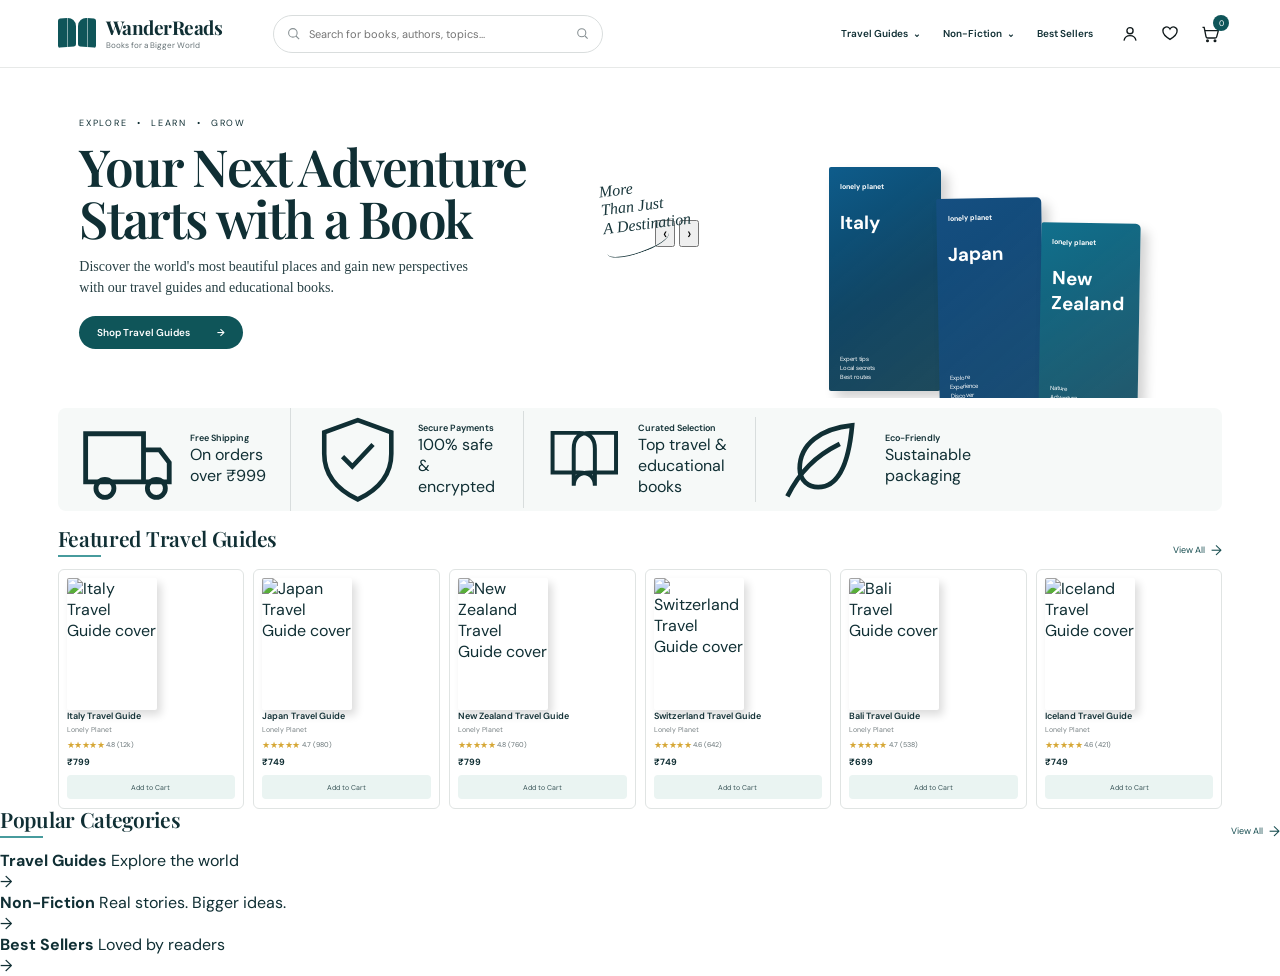
==== commit 360cfefc: "change in html" ====
--- a/index.html
+++ b/index.html
@@ -5,180 +5,266 @@
   <meta name="viewport" content="width=device-width, initial-scale=1.0">
   <meta name="description" content="WanderReads — books for a bigger world.">
   <title>WanderReads — Books for a Bigger World</title>
+
   <link rel="preconnect" href="https://fonts.googleapis.com">
   <link rel="preconnect" href="https://fonts.gstatic.com" crossorigin>
   <link href="https://fonts.googleapis.com/css2?family=DM+Sans:wght@400;500;600;700&family=Playfair+Display:wght@500;600;700&display=swap" rel="stylesheet">
   <link rel="stylesheet" href="style.css">
 </head>
+
 <body>
   <header class="header">
     <a class="brand" href="#top" aria-label="WanderReads home">
-      <div class="brand-mark" aria-hidden="true"><div class="book-page"></div><div class="book-page right"></div></div>
-      <div class="brand-text"><strong>WanderReads</strong><span>Books for a Bigger World</span></div>
+      <div class="brand-mark" aria-hidden="true">
+        <div class="book-page"></div>
+        <div class="book-page right"></div>
+      </div>
+      <div class="brand-text">
+        <strong>WanderReads</strong>
+        <span>Books for a Bigger World</span>
+      </div>
     </a>
 
     <label class="search" aria-label="Search books">
-      <svg viewBox="0 0 24 24" aria-hidden="true"><circle cx="11" cy="11" r="6.8"></circle><path d="m16 16 5 5"></path></svg>
-      <input id="searchInput" type="search" placeholder="Search for books, authors, topics...">
-      <svg viewBox="0 0 24 24" aria-hidden="true"><circle cx="10.8" cy="10.8" r="6.5"></circle><path d="m16 16 4.2 4.2"></path></svg>
+      <svg viewBox="0 0 24 24" fill="none" stroke="currentColor" stroke-width="1.7" aria-hidden="true">
+        <circle cx="11" cy="11" r="6.8"></circle>
+        <path d="m16 16 5 5"></path>
+      </svg>
+      <input type="search" placeholder="Search for books, authors, topics...">
+      <svg viewBox="0 0 24 24" fill="none" stroke="currentColor" stroke-width="1.7" aria-hidden="true">
+        <circle cx="10.8" cy="10.8" r="6.5"></circle>
+        <path d="m16 16 4.2 4.2"></path>
+      </svg>
     </label>
 
     <nav class="nav" aria-label="Main navigation">
-      <a href="#guides">Travel Guides <span>⌄</span></a>
-      <a href="#bestsellers">Non-Fiction <span>⌄</span></a>
+      <a href="#guides">Travel Guides <span class="arrow">⌄</span></a>
+      <a href="#nonfiction">Non-Fiction <span class="arrow">⌄</span></a>
       <a href="#bestsellers">Best Sellers</a>
-      <a href="#new-arrivals">New Arrivals</a>
     </nav>
 
     <div class="actions">
-      <button class="icon-btn" type="button" aria-label="Account"><svg viewBox="0 0 24 24"><circle cx="12" cy="8" r="3.7"></circle><path d="M4.8 20c.8-4 3.2-6 7.2-6s6.4 2 7.2 6"></path></svg></button>
-      <button class="icon-btn" type="button" aria-label="Wishlist"><svg viewBox="0 0 24 24"><path d="M20.5 8.5c0 5-8.5 10-8.5 10s-8.5-5-8.5-10A4.5 4.5 0 0 1 12 6a4.5 4.5 0 0 1 8.5 2.5Z"></path></svg></button>
-      <button class="icon-btn cart-btn" type="button" aria-label="Cart"><svg viewBox="0 0 24 24"><path d="M3 4h2l2.2 11.2a2 2 0 0 0 2 1.6h8.9a2 2 0 0 0 1.9-1.4L22 8H6"></path><circle cx="9" cy="20" r="1"></circle><circle cx="18" cy="20" r="1"></circle></svg><span class="cart-count">0</span></button>
+      <button class="icon-btn" aria-label="Account">
+        <svg viewBox="0 0 24 24" fill="none" stroke="currentColor" stroke-width="1.6">
+          <circle cx="12" cy="8" r="3.7"></circle>
+          <path d="M4.8 20c.8-4 3.2-6 7.2-6s6.4 2 7.2 6"></path>
+        </svg>
+      </button>
+      <button class="icon-btn" aria-label="Wishlist">
+        <svg viewBox="0 0 24 24" fill="none" stroke="currentColor" stroke-width="1.6">
+          <path d="M20.5 8.5c0 5-8.5 10-8.5 10s-8.5-5-8.5-10A4.5 4.5 0 0 1 12 6a4.5 4.5 0 0 1 8.5 2.5Z"></path>
+        </svg>
+      </button>
+      <button class="icon-btn" aria-label="Cart">
+        <svg viewBox="0 0 24 24" fill="none" stroke="currentColor" stroke-width="1.6">
+          <path d="M3 4h2l2.2 11.2a2 2 0 0 0 2 1.6h8.9a2 2 0 0 0 1.9-1.4L22 8H6"></path>
+          <circle cx="9" cy="20" r="1"></circle>
+          <circle cx="18" cy="20" r="1"></circle>
+        </svg>
+        <span class="cart-count">0</span>
+      </button>
     </div>
   </header>
 
   <main id="top">
     <section class="hero">
-      <button class="hero-arrow hero-prev" type="button" aria-label="Previous slide">‹</button>
       <div class="hero-content">
         <div class="eyebrow">EXPLORE <span>•</span> LEARN <span>•</span> GROW</div>
         <h1>Your Next Adventure<br>Starts with a Book</h1>
-        <p>Discover the world's most beautiful places and gain new perspectives with our travel guides and educational books.</p>
-        <a class="primary-btn" href="#guides">Shop Travel Guides <span>→</span></a>
-      </div>
+        <p class="hero-copy">
+          Discover the world's most beautiful places and gain new perspectives with our travel guides and educational books.
+        </p>
+        <button class="primary-btn" type="button">
+          Shop Travel Guides <span>→</span>
+        </button>
+      </div>
+
       <div class="hero-note">More<br>Than Just<br>A Destination</div>
+
       <div class="hero-books" aria-hidden="true">
-        <div class="hero-book"><span>lonely planet</span><strong>Italy</strong><small>Expert tips<br>Local secrets<br>Best routes</small></div>
-        <div class="hero-book"><span>lonely planet</span><strong>Japan</strong><small>Explore<br>Experience<br>Discover</small></div>
-        <div class="hero-book"><span>lonely planet</span><strong>New Zealand</strong><small>Nature<br>Adventure<br>Culture</small></div>
-      </div>
-      <button class="hero-arrow hero-next" type="button" aria-label="Next slide">›</button>
+        <div class="hero-book">
+          <span class="publisher">lonely planet</span>
+          <h3>Italy</h3>
+          <small>Expert tips<br>Local secrets<br>Best routes</small>
+        </div>
+        <div class="hero-book">
+          <span class="publisher">lonely planet</span>
+          <h3>Japan</h3>
+          <small>Explore<br>Experience<br>Discover</small>
+        </div>
+        <div class="hero-book">
+          <span class="publisher">lonely planet</span>
+          <h3>New Zealand</h3>
+          <small>Nature<br>Adventure<br>Culture</small>
+        </div>
+      </div>
+
+      <div class="hero-dots">
+        <button class="round" type="button" aria-label="Previous slide">‹</button>
+        <button class="round" type="button" aria-label="Next slide">›</button>
+      </div>
     </section>
 
     <section class="benefits" aria-label="Store benefits">
-      <div class="benefit"><span class="benefit-icon">▱</span><div><strong>Free Shipping</strong><small>On orders over ₹999</small></div></div>
-      <div class="benefit"><span class="benefit-icon">◇</span><div><strong>Secure Payments</strong><small>100% safe &amp; encrypted</small></div></div>
-      <div class="benefit"><span class="benefit-icon">▤</span><div><strong>Curated Selection</strong><small>Top travel &amp; educational books</small></div></div>
-      <div class="benefit"><span class="benefit-icon">⌁</span><div><strong>Easy Returns</strong><small>Hassle-free within 7 days</small></div></div>
-      <div class="benefit"><span class="benefit-icon">♧</span><div><strong>Special Offers</strong><small>Save more on books</small></div></div>
-    </section>
-
-    <section class="section category-nav-section">
-      <div class="section-head"><h2 class="section-title small-title">Shop by Category</h2><a class="view-all" href="#categories">View All <span>→</span></a></div>
-      <div class="category-grid" id="categories">
-        <a class="category-tile" href="#guides"><div class="category-photo photo-travel"></div><strong>Travel Guides</strong></a>
-        <a class="category-tile" href="#bestsellers"><div class="category-photo photo-nonfiction"></div><strong>Non-Fiction</strong></a>
-        <a class="category-tile" href="#bestsellers"><div class="category-photo photo-fiction"></div><strong>Fiction</strong></a>
-        <a class="category-tile" href="#bestsellers"><div class="category-photo photo-best"></div><strong>Best Sellers</strong></a>
-        <a class="category-tile" href="#new-arrivals"><div class="category-photo photo-new"></div><strong>New Arrivals</strong></a>
-        <a class="category-tile" href="#guides"><div class="category-photo photo-maps"></div><strong>Maps &amp; Atlases</strong></a>
-        <a class="category-tile" href="#offers"><div class="category-photo photo-gifts"></div><strong>Gift Cards</strong></a>
-        <a class="category-tile" href="#guides"><div class="category-photo photo-accessories"></div><strong>Travel Accessories</strong></a>
-      </div>
-    </section>
-
-    <section class="promo-grid section-wide" id="offers">
-      <a class="promo promo-books" href="#guides"><div><span>Books Make<br>Better Travelers</span><small>Get up to <b>40% OFF</b><br>on selected travel guides</small><em>Shop Now →</em></div></a>
-      <a class="promo promo-new" href="#new-arrivals"><div><span>New Arrivals</span><small>Fresh stories. New places.</small><em>Explore Now →</em></div></a>
-      <a class="promo promo-offer" href="#guides"><div><span>Special Offers</span><small><b>Buy 2 Get 1 Free</b><br>On Travel Guides</small><em>Shop Now →</em></div></a>
+      <div class="benefit">
+        <svg viewBox="0 0 32 32" fill="none" stroke="currentColor" stroke-width="1.5" aria-hidden="true">
+          <path d="M3 8h18v15H3zM21 13h5l3 4v6h-8z"></path>
+          <circle cx="9" cy="25" r="2.8"></circle>
+          <circle cx="25" cy="25" r="2.8"></circle>
+        </svg>
+        <div><strong>Free Shipping</strong><span>On orders over ₹999</span></div>
+      </div>
+
+      <div class="benefit">
+        <svg viewBox="0 0 32 32" fill="none" stroke="currentColor" stroke-width="1.5" aria-hidden="true">
+          <path d="m16 3 11 4v7c0 7.2-4.5 11.9-11 15-6.5-3.1-11-7.8-11-15V7l11-4Z"></path>
+          <path d="m11 15 3.2 3.2L21 11"></path>
+        </svg>
+        <div><strong>Secure Payments</strong><span>100% safe &amp; encrypted</span></div>
+      </div>
+
+      <div class="benefit">
+        <svg viewBox="0 0 32 32" fill="none" stroke="currentColor" stroke-width="1.5" aria-hidden="true">
+          <path d="M4 6h10c4 0 6 2 6 6v14c0-3-2-5-6-5H4V6Zm24 0H18c-4 0-6 2-6 6v14c0-3 2-5 6-5h10V6Z"></path>
+        </svg>
+        <div><strong>Curated Selection</strong><span>Top travel &amp; educational books</span></div>
+      </div>
+
+      <div class="benefit">
+        <svg viewBox="0 0 32 32" fill="none" stroke="currentColor" stroke-width="1.5" aria-hidden="true">
+          <path d="M25 5C15 6 8 11 8 19c0 4 3 6 6 6 7 0 10-9 11-20Z"></path>
+          <path d="M4 28C8 20 13 15 21 11"></path>
+        </svg>
+        <div><strong>Eco-Friendly</strong><span>Sustainable packaging</span></div>
+      </div>
     </section>
 
     <section class="section" id="guides">
-      <div class="section-head"><h2 class="section-title">Featured Travel Guides</h2><a class="view-all" href="#guides">View All <span>→</span></a></div>
+      <div class="section-head">
+        <h2 class="section-title">Featured Travel Guides</h2>
+        <a class="view-all" href="#guides">View All <span aria-hidden="true">→</span></a>
+      </div>
+
       <div class="products">
-        <article class="product" data-search="italy travel guide lonely planet"><div class="product-image-wrap"><span class="badge">Best Seller</span><button class="wishlist" type="button" aria-label="Add Italy Travel Guide to wishlist">♡</button><img class="book-image" src="images/books/italy.jpg" alt="Italy Travel Guide cover"></div><h3>Italy Travel Guide</h3><div class="author">Lonely Planet</div><div class="rating"><span>★★★★★</span> 4.8 (1.2k)</div><div class="price">₹799 <del>₹999</del><small>20% off</small></div><button class="add" type="button" onclick="addToCart(this)">🛒 Add to Cart</button></article>
-        <article class="product" data-search="japan travel guide lonely planet"><div class="product-image-wrap"><button class="wishlist" type="button" aria-label="Add Japan Travel Guide to wishlist">♡</button><img class="book-image" src="images/books/japan.jpg" alt="Japan Travel Guide cover"></div><h3>Japan Travel Guide</h3><div class="author">Lonely Planet</div><div class="rating"><span>★★★★★</span> 4.7 (980)</div><div class="price">₹749 <del>₹999</del><small>25% off</small></div><button class="add" type="button" onclick="addToCart(this)">🛒 Add to Cart</button></article>
-        <article class="product" data-search="new zealand travel guide lonely planet"><div class="product-image-wrap"><span class="badge new">New Arrival</span><button class="wishlist" type="button" aria-label="Add New Zealand Travel Guide to wishlist">♡</button><img class="book-image" src="images/books/new-zealand.jpg" alt="New Zealand Travel Guide cover"></div><h3>New Zealand Travel Guide</h3><div class="author">Lonely Planet</div><div class="rating"><span>★★★★★</span> 4.8 (760)</div><div class="price">₹799 <del>₹1,099</del><small>27% off</small></div><button class="add" type="button" onclick="addToCart(this)">🛒 Add to Cart</button></article>
-        <article class="product" data-search="switzerland travel guide lonely planet"><div class="product-image-wrap"><button class="wishlist" type="button" aria-label="Add Switzerland Travel Guide to wishlist">♡</button><img class="book-image" src="images/books/switzerland.jpg" alt="Switzerland Travel Guide cover"></div><h3>Switzerland Travel Guide</h3><div class="author">Lonely Planet</div><div class="rating"><span>★★★★★</span> 4.6 (642)</div><div class="price">₹749 <del>₹999</del><small>25% off</small></div><button class="add" type="button" onclick="addToCart(this)">🛒 Add to Cart</button></article>
-        <article class="product" data-search="bali travel guide lonely planet"><div class="product-image-wrap"><button class="wishlist" type="button" aria-label="Add Bali Travel Guide to wishlist">♡</button><img class="book-image" src="images/books/bali.jpg" alt="Bali Travel Guide cover"></div><h3>Bali Travel Guide</h3><div class="author">Lonely Planet</div><div class="rating"><span>★★★★★</span> 4.7 (538)</div><div class="price">₹699 <del>₹899</del><small>22% off</small></div><button class="add" type="button" onclick="addToCart(this)">🛒 Add to Cart</button></article>
-        <article class="product" data-search="iceland travel guide lonely planet"><div class="product-image-wrap"><button class="wishlist" type="button" aria-label="Add Iceland Travel Guide to wishlist">♡</button><img class="book-image" src="images/books/iceland.jpg" alt="Iceland Travel Guide cover"></div><h3>Iceland Travel Guide</h3><div class="author">Lonely Planet</div><div class="rating"><span>★★★★★</span> 4.6 (421)</div><div class="price">₹749 <del>₹999</del><small>25% off</small></div><button class="add" type="button" onclick="addToCart(this)">🛒 Add to Cart</button></article>
-      </div>
-    </section>
-
-    <section class="section" id="bestsellers">
-      <div class="section-head"><h2 class="section-title">Best Sellers</h2><a class="view-all" href="#bestsellers">View All <span>→</span></a></div>
-      <div class="products">
-        <article class="product" data-search="psychology money nonfiction"><div class="product-image-wrap"><button class="wishlist" type="button" aria-label="Add The Psychology of Money to wishlist">♡</button><img class="book-image" src="images/books/psychology-of-money.jpg" alt="The Psychology of Money cover"></div><h3>The Psychology of Money</h3><div class="author">Morgan Housel</div><div class="rating"><span>★★★★★</span> 4.8 (1.4k)</div><div class="price">₹399 <del>₹499</del><small>20% off</small></div><button class="add" type="button" onclick="addToCart(this)">🛒 Add to Cart</button></article>
-        <article class="product" data-search="atomic habits self help"><div class="product-image-wrap"><button class="wishlist" type="button" aria-label="Add Atomic Habits to wishlist">♡</button><img class="book-image" src="images/books/atomic-habits.jpg" alt="Atomic Habits cover"></div><h3>Atomic Habits</h3><div class="author">James Clear</div><div class="rating"><span>★★★★★</span> 4.7 (1.5k)</div><div class="price">₹449 <del>₹699</del><small>36% off</small></div><button class="add" type="button" onclick="addToCart(this)">🛒 Add to Cart</button></article>
-        <article class="product" data-search="ikigai japanese philosophy"><div class="product-image-wrap"><button class="wishlist" type="button" aria-label="Add Ikigai to wishlist">♡</button><img class="book-image" src="images/books/ikigai.jpg" alt="Ikigai cover"></div><h3>Ikigai</h3><div class="author">Hector Garcia</div><div class="rating"><span>★★★★★</span> 4.6 (2.1k)</div><div class="price">₹399 <del>₹599</del><small>33% off</small></div><button class="add" type="button" onclick="addToCart(this)">🛒 Add to Cart</button></article>
-        <article class="product" data-search="dopamine detox self help"><div class="product-image-wrap"><button class="wishlist" type="button" aria-label="Add Dopamine Detox to wishlist">♡</button><img class="book-image" src="images/books/dopamine-detox.jpg" alt="Dopamine Detox cover"></div><h3>Dopamine Detox</h3><div class="author">Thibaut Meurisse</div><div class="rating"><span>★★★★★</span> 4.5 (1.8k)</div><div class="price">₹349 <del>₹499</del><small>30% off</small></div><button class="add" type="button" onclick="addToCart(this)">🛒 Add to Cart</button></article>
-        <article class="product" data-search="sam club five club"><div class="product-image-wrap"><button class="wishlist" type="button" aria-label="Add The 5 AM Club to wishlist">♡</button><img class="book-image" src="images/books/5am-club.jpg" alt="The 5 AM Club cover"></div><h3>The 5 AM Club</h3><div class="author">Robin Sharma</div><div class="rating"><span>★★★★★</span> 4.6 (913)</div><div class="price">₹399 <del>₹599</del><small>33% off</small></div><button class="add" type="button" onclick="addToCart(this)">🛒 Add to Cart</button></article>
-        <article class="product" data-search="deep work productivity"><div class="product-image-wrap"><button class="wishlist" type="button" aria-label="Add Deep Work to wishlist">♡</button><img class="book-image" src="images/books/deep-work.jpg" alt="Deep Work cover"></div><h3>Deep Work</h3><div class="author">Cal Newport</div><div class="rating"><span>★★★★★</span> 4.7 (2.2k)</div><div class="price">₹449 <del>₹699</del><small>36% off</small></div><button class="add" type="button" onclick="addToCart(this)">🛒 Add to Cart</button></article>
-      </div>
-    </section>
-
-    <section class="section" id="new-arrivals">
-      <div class="section-head"><h2 class="section-title">New Arrivals</h2><a class="view-all" href="#new-arrivals">View All <span>→</span></a></div>
-      <div class="products">
-        <article class="product" data-search="south korea travel guide"><div class="product-image-wrap"><img class="book-image" src="images/books/south-korea.jpg" alt="South Korea Travel Guide cover"></div><h3>South Korea Travel Guide</h3><div class="author">Lonely Planet</div><div class="rating"><span>★★★★★</span> 4.5 (321)</div><div class="price">₹749 <del>₹999</del><small>25% off</small></div><button class="add" type="button" onclick="addToCart(this)">🛒 Add to Cart</button></article>
-        <article class="product" data-search="canada travel guide"><div class="product-image-wrap"><img class="book-image" src="images/books/canada.jpg" alt="Canada Travel Guide cover"></div><h3>Canada Travel Guide</h3><div class="author">Lonely Planet</div><div class="rating"><span>★★★★★</span> 4.6 (412)</div><div class="price">₹799 <del>₹1,099</del><small>27% off</small></div><button class="add" type="button" onclick="addToCart(this)">🛒 Add to Cart</button></article>
-        <article class="product" data-search="australia travel guide"><div class="product-image-wrap"><img class="book-image" src="images/books/australia.jpg" alt="Australia Travel Guide cover"></div><h3>Australia Travel Guide</h3><div class="author">Lonely Planet</div><div class="rating"><span>★★★★★</span> 4.7 (508)</div><div class="price">₹799 <del>₹1,099</del><small>27% off</small></div><button class="add" type="button" onclick="addToCart(this)">🛒 Add to Cart</button></article>
-        <article class="product" data-search="norway travel guide"><div class="product-image-wrap"><img class="book-image" src="images/books/norway.jpg" alt="Norway Travel Guide cover"></div><h3>Norway Travel Guide</h3><div class="author">Lonely Planet</div><div class="rating"><span>★★★★★</span> 4.5 (278)</div><div class="price">₹749 <del>₹999</del><small>25% off</small></div><button class="add" type="button" onclick="addToCart(this)">🛒 Add to Cart</button></article>
-        <article class="product" data-search="spain travel guide"><div class="product-image-wrap"><img class="book-image" src="images/books/spain.jpg" alt="Spain Travel Guide cover"></div><h3>Spain Travel Guide</h3><div class="author">Lonely Planet</div><div class="rating"><span>★★★★★</span> 4.6 (394)</div><div class="price">₹749 <del>₹999</del><small>25% off</small></div><button class="add" type="button" onclick="addToCart(this)">🛒 Add to Cart</button></article>
-        <article class="product" data-search="thailand travel guide"><div class="product-image-wrap"><img class="book-image" src="images/books/thailand.jpg" alt="Thailand Travel Guide cover"></div><h3>Thailand Travel Guide</h3><div class="author">Lonely Planet</div><div class="rating"><span>★★★★★</span> 4.7 (618)</div><div class="price">₹699 <del>₹999</del><small>30% off</small></div><button class="add" type="button" onclick="addToCart(this)">🛒 Add to Cart</button></article>
-      </div>
-    </section>
-
-    <section class="wide-banner"><div><h2>Travel More. Spend Less.</h2><p>Up to <b>50% OFF</b> on selected books</p><a class="primary-btn" href="#guides">Shop Deals <span>→</span></a></div></section>
-
-    <section class="section recently"><div class="section-head"><h2 class="section-title">Recently Viewed</h2></div><div class="recent-grid">
-      <a class="recent-item" href="#guides"><img src="images/books/italy.jpg" alt="Italy Travel Guide"><div><strong>Italy Travel Guide</strong><span>₹799</span><small>Add to Cart</small></div></a>
-      <a class="recent-item" href="#bestsellers"><img src="images/books/psychology-of-money.jpg" alt="The Psychology of Money"><div><strong>The Psychology of Money</strong><span>₹399</span><small>Add to Cart</small></div></a>
-      <a class="recent-item" href="#bestsellers"><img src="images/books/atomic-habits.jpg" alt="Atomic Habits"><div><strong>Atomic Habits</strong><span>₹449</span><small>Add to Cart</small></div></a>
-      <a class="recent-item" href="#guides"><img src="images/books/japan.jpg" alt="Japan Travel Guide"><div><strong>Japan Travel Guide</strong><span>₹749</span><small>Add to Cart</small></div></a>
-      <a class="recent-item" href="#bestsellers"><img src="images/books/ikigai.jpg" alt="Ikigai"><div><strong>Ikigai</strong><span>₹399</span><small>Add to Cart</small></div></a>
-    </div></section>
-
-    <section class="newsletter"><div class="newsletter-icon">✉</div><div><strong>Join Our Newsletter</strong><span>Get travel stories, new releases and exclusive offers straight to your inbox.</span></div><form id="newsletterForm"><input type="email" placeholder="Enter your email address" aria-label="Email address" required><button type="submit">Subscribe →</button></form><div class="newsletter-perks"><span>🎁 <b>Exclusive Offers</b><small>Special deals for subscribers</small></span><span>▤ <b>New Releases</b><small>Be the first to know</small></span><span>♡ <b>A Community</b><small>For curious minds</small></span></div></section>
+        <article class="product">
+          <div class="cover">
+            <img class="book-image" src="images/books/italy.jpg" alt="Italy Travel Guide cover">
+          </div>
+          <h3>Italy Travel Guide</h3>
+          <div class="author">Lonely Planet</div>
+          <div class="rating"><span class="stars">★★★★★</span> 4.8 (1.2k)</div>
+          <div class="price">₹799</div>
+          <button class="add" type="button" onclick="addToCart(this)">Add to Cart</button>
+        </article>
+
+        <article class="product">
+          <div class="cover">
+            <img class="book-image" src="images/books/japan.jpg" alt="Japan Travel Guide cover">
+          </div>
+          <h3>Japan Travel Guide</h3>
+          <div class="author">Lonely Planet</div>
+          <div class="rating"><span class="stars">★★★★★</span> 4.7 (980)</div>
+          <div class="price">₹749</div>
+          <button class="add" type="button" onclick="addToCart(this)">Add to Cart</button>
+        </article>
+
+        <article class="product">
+          <div class="cover">
+            <img class="book-image" src="images/books/new-zealand.jpg" alt="New Zealand Travel Guide cover">
+          </div>
+          <h3>New Zealand Travel Guide</h3>
+          <div class="author">Lonely Planet</div>
+          <div class="rating"><span class="stars">★★★★★</span> 4.8 (760)</div>
+          <div class="price">₹799</div>
+          <button class="add" type="button" onclick="addToCart(this)">Add to Cart</button>
+        </article>
+
+        <article class="product">
+          <div class="cover">
+            <img class="book-image" src="images/books/switzerland.jpg" alt="Switzerland Travel Guide cover">
+          </div>
+          <h3>Switzerland Travel Guide</h3>
+          <div class="author">Lonely Planet</div>
+          <div class="rating"><span class="stars">★★★★★</span> 4.6 (642)</div>
+          <div class="price">₹749</div>
+          <button class="add" type="button" onclick="addToCart(this)">Add to Cart</button>
+        </article>
+
+        <article class="product">
+          <div class="cover">
+            <img class="book-image" src="images/books/bali.jpg" alt="Bali Travel Guide cover">
+          </div>
+          <h3>Bali Travel Guide</h3>
+          <div class="author">Lonely Planet</div>
+          <div class="rating"><span class="stars">★★★★★</span> 4.7 (538)</div>
+          <div class="price">₹699</div>
+          <button class="add" type="button" onclick="addToCart(this)">Add to Cart</button>
+        </article>
+
+        <article class="product">
+          <div class="cover">
+            <img class="book-image" src="images/books/iceland.jpg" alt="Iceland Travel Guide cover">
+          </div>
+          <h3>Iceland Travel Guide</h3>
+          <div class="author">Lonely Planet</div>
+          <div class="rating"><span class="stars">★★★★★</span> 4.6 (421)</div>
+          <div class="price">₹749</div>
+          <button class="add" type="button" onclick="addToCart(this)">Add to Cart</button>
+        </article>
+      </div>
+    </section>
+
+    <section class="category-section" id="nonfiction">
+      <div class="section-head">
+        <h2 class="section-title">Popular Categories</h2>
+        <a class="view-all" href="#nonfiction">View All <span aria-hidden="true">→</span></a>
+      </div>
+
+      <div class="categories">
+        <a class="category" href="#guides">
+          <div class="category-image cat-one"></div>
+          <div class="category-content">
+            <strong>Travel Guides</strong>
+            <span>Explore the world</span>
+          </div>
+          <div class="cat-arrow" aria-hidden="true">→</div>
+        </a>
+
+        <a class="category" href="#nonfiction">
+          <div class="category-image cat-two"></div>
+          <div class="category-content">
+            <strong>Non-Fiction</strong>
+            <span>Real stories. Bigger ideas.</span>
+          </div>
+          <div class="cat-arrow" aria-hidden="true">→</div>
+        </a>
+
+        <a class="category" href="#bestsellers">
+          <div class="category-image cat-three"></div>
+          <div class="category-content">
+            <strong>Best Sellers</strong>
+            <span>Loved by readers</span>
+          </div>
+          <div class="cat-arrow" aria-hidden="true">→</div>
+        </a>
+      </div>
+    </section>
+
+    <section id="bestsellers" hidden aria-hidden="true"></section>
   </main>
-
-  <footer class="footer">
-    <div class="footer-main">
-      <div class="footer-brand"><a class="brand" href="#top"><div class="brand-mark"><div class="book-page"></div><div class="book-page right"></div></div><div class="brand-text"><strong>WanderReads</strong><span>Books for a Bigger World</span></div></a><p>Discover the world through books. Travel guides and stories for your next adventure.</p><div class="socials"><a href="#">f</a><a href="#">◎</a><a href="#">▶</a><a href="#">p</a></div></div>
-      <div><h3>Shop</h3><a href="#guides">Travel Guides</a><a href="#bestsellers">Non-Fiction</a><a href="#bestsellers">Fiction</a><a href="#bestsellers">Best Sellers</a><a href="#new-arrivals">New Arrivals</a><a href="#offers">Gift Cards</a></div>
-      <div><h3>Help</h3><a href="#">FAQ</a><a href="#">Shipping</a><a href="#">Returns &amp; Refunds</a><a href="#">Track Order</a><a href="#">Contact Us</a></div>
-      <div><h3>About</h3><a href="#">Our Story</a><a href="#">Blog</a><a href="#">Sustainability</a><a href="#">Careers</a></div>
-      <div class="app-column"><h3>Download Our App</h3><div class="app-buttons"><a href="#"> App Store</a><a href="#">▶ Google Play</a></div><div class="payments"><span>VISA</span><span>●●</span><span>UPI</span><span>PayPal</span></div></div>
-    </div>
-    <div class="footer-bottom"><span>© 2025 WanderReads. All rights reserved.</span><span>More Books. More Journeys. ↑</span></div>
-  </footer>
 
   <script>
     let cartCount = 0;
-    const cartBadge = document.querySelector('.cart-count');
 
     function addToCart(button) {
       cartCount += 1;
-      cartBadge.textContent = cartCount;
-      const originalText = button.textContent;
-      button.textContent = '✓ Added to Cart';
-      button.classList.add('added');
+      document.querySelector('.cart-count').textContent = cartCount;
+      button.textContent = 'Added ✓';
+
       setTimeout(() => {
-        button.textContent = originalText;
-        button.classList.remove('added');
-      }, 1000);
+        button.textContent = 'Add to Cart';
+      }, 900);
     }
-
-    document.querySelectorAll('.wishlist').forEach(button => {
-      button.addEventListener('click', () => {
-        button.classList.toggle('active');
-        button.textContent = button.classList.contains('active') ? '♥' : '♡';
-      });
-    });
-
-    document.querySelector('#searchInput').addEventListener('input', event => {
-      const query = event.target.value.trim().toLowerCase();
-      document.querySelectorAll('.product').forEach(card => {
-        card.hidden = query && !card.dataset.search.includes(query);
-      });
-    });
-
-    document.querySelector('#newsletterForm').addEventListener('submit', event => {
-      event.preventDefault();
-      const button = event.currentTarget.querySelector('button');
-      button.textContent = 'Subscribed ✓';
-      event.currentTarget.reset();
-    });
   </script>
 </body>
 </html>
--- a/style.css
+++ b/style.css
@@ -6,124 +6,201 @@
   --teal-dark: #083e42;
   --gold: #d6a735;
   --white: #fff;
-  --soft: #f8f9f8;
+  --soft: #f6f9f8;
 }
 
 * { box-sizing: border-box; }
 html { scroll-behavior: smooth; }
-body { margin: 0; color: var(--ink); background: var(--white); font-family: "DM Sans", Arial, sans-serif; }
+body { margin: 0; color: var(--ink); background: #fff; font-family: "DM Sans", Arial, sans-serif; }
 button, input { font: inherit; }
 button { cursor: pointer; }
 a { color: inherit; text-decoration: none; }
+img { max-width: 100%; }
 
 /* Header */
-.header {
-  height: 70px; display: flex; align-items: center; gap: 28px;
-  padding: 0 7.2%; border-bottom: 1px solid #e7e9e8;
-  background: rgba(255,255,255,.97); position: sticky; top: 0; z-index: 20;
-}
-.brand { display: flex; align-items: center; gap: 10px; min-width: 215px; }
-.brand-mark { width: 42px; height: 38px; display: flex; gap: 2px; }
-.book-page { width: 20px; height: 31px; margin-top: 2px; position: relative; background: var(--teal); border-radius: 2px 10px 2px 2px; transform: skewY(-5deg); }
-.book-page.right { border-radius: 10px 2px 2px 2px; transform: skewY(5deg); }
-.book-page::after { content: ""; position: absolute; inset: 5px 4px; border-left: 1px solid rgba(255,255,255,.55); }
-.brand-text strong { display: block; font: 700 21px/1 "Playfair Display", serif; letter-spacing: -.5px; }
-.brand-text span { display: block; margin-top: 3px; color: var(--muted); font-size: 9px; }
-.search { height: 39px; max-width: 345px; flex: 1; display: flex; align-items: center; padding: 0 14px; border: 1px solid #d9dddd; border-radius: 24px; color: #879093; }
+.header { height: 68px; display: flex; align-items: center; gap: 25px; padding: 0 4.5%; border-bottom: 1px solid #e7e9e8; background: rgba(255,255,255,.98); position: sticky; top: 0; z-index: 30; }
+.brand { display: flex; align-items: center; gap: 9px; min-width: 190px; }
+.brand-mark { width: 39px; height: 35px; display: flex; gap: 2px; }
+.book-page { width: 18px; height: 29px; margin-top: 2px; background: var(--teal); border-radius: 2px 9px 2px 2px; transform: skewY(-5deg); }
+.book-page.right { border-radius: 9px 2px 2px 2px; transform: skewY(5deg); }
+.book-page::after { content: ""; display: block; height: 100%; border-left: 1px solid rgba(255,255,255,.5); margin-left: 9px; }
+.brand-text strong { display: block; font: 700 19px/1 "Playfair Display", serif; letter-spacing: -.5px; }
+.brand-text span { display: block; margin-top: 3px; color: var(--muted); font-size: 8px; }
+.search { height: 38px; max-width: 330px; flex: 1; display: flex; align-items: center; padding: 0 12px; border: 1px solid #d9dddd; border-radius: 24px; color: #879093; }
 .search:focus-within { border-color: #8ca9aa; box-shadow: 0 0 0 3px rgba(15,85,89,.08); }
-.search input { width: 100%; padding: 0 9px; border: 0; outline: 0; background: transparent; color: var(--ink); font-size: 12px; }
-.search svg { width: 16px; height: 16px; flex: 0 0 auto; }
-.nav { display: flex; align-items: center; gap: 29px; margin-left: auto; font-size: 12px; font-weight: 600; white-space: nowrap; }
+.search input { width: 100%; padding: 0 8px; border: 0; outline: 0; background: transparent; color: var(--ink); font-size: 11px; }
+.search svg { width: 15px; height: 15px; flex: 0 0 auto; fill: none; stroke: currentColor; stroke-width: 1.7; }
+.nav { display: flex; align-items: center; gap: 22px; margin-left: auto; font-size: 10px; font-weight: 600; white-space: nowrap; }
 .nav a { transition: color .2s ease; }
 .nav a:hover, .nav a:focus-visible { color: var(--teal); }
-.nav .arrow { margin-left: 5px; font-size: 9px; }
-.actions { display: flex; align-items: center; gap: 21px; margin-left: 8px; }
+.nav span { margin-left: 3px; font-size: 9px; }
+.actions { display: flex; align-items: center; gap: 16px; }
 .icon-btn { position: relative; padding: 2px; border: 0; background: transparent; color: #10191b; }
-.icon-btn svg { display: block; width: 21px; height: 21px; transition: transform .2s ease, color .2s ease; }
+.icon-btn svg { display: block; width: 20px; height: 20px; fill: none; stroke: currentColor; stroke-width: 1.6; transition: transform .2s ease, color .2s ease; }
 .icon-btn:hover svg, .icon-btn:focus-visible svg { color: var(--teal); transform: scale(1.08); }
-.cart-count { position: absolute; top: -8px; right: -7px; width: 17px; height: 17px; display: grid; place-items: center; border-radius: 50%; background: var(--teal); color: white; font-size: 9px; }
+.cart-count { position: absolute; top: -7px; right: -7px; width: 16px; height: 16px; display: grid; place-items: center; border-radius: 50%; background: var(--teal); color: #fff; font-size: 8px; }
 
 /* Hero */
-.hero { min-height: 350px; position: relative; overflow: hidden; display: flex; align-items: center; background: linear-gradient(90deg,rgba(255,255,255,.96) 0%,rgba(255,255,255,.84) 33%,rgba(255,255,255,.08) 64%), url("https://images.unsplash.com/photo-1530789253388-582c481c54b0?auto=format&fit=crop&w=1800&q=85") center/cover; }
-.hero::after { content: ""; position: absolute; inset: auto 0 0; height: 40px; background: linear-gradient(transparent,rgba(0,0,0,.08)); pointer-events: none; }
-.hero-content { width: 49%; margin-left: 7.2%; padding: 37px 0 45px; position: relative; z-index: 2; }
-.eyebrow { margin-bottom: 14px; font-size: 11px; letter-spacing: 2px; }
-.eyebrow span { margin: 0 7px; }
-h1 { max-width: 590px; margin: 0 0 14px; font: 600 clamp(42px,4.3vw,58px)/.99 "Playfair Display",Georgia,serif; letter-spacing: -2px; }
-.hero-copy { max-width: 430px; margin: 0 0 19px; color: #263f43; font: 16px/1.55 Georgia,serif; }
-.primary-btn { display: inline-flex; align-items: center; gap: 34px; padding: 11px 22px; border: 0; border-radius: 22px; background: var(--teal); color: white; font-size: 12px; font-weight: 600; transition: background .2s ease,transform .2s ease; }
+.hero { min-height: 330px; position: relative; overflow: hidden; display: flex; align-items: center; background: linear-gradient(90deg,rgba(255,255,255,.96) 0%,rgba(255,255,255,.84) 33%,rgba(255,255,255,.08) 67%), url("https://images.unsplash.com/photo-1530789253388-582c481c54b0?auto=format&fit=crop&w=1800&q=85") center/cover; }
+.hero-content { width: 45%; margin-left: 6.2%; padding: 40px 0; position: relative; z-index: 3; }
+.eyebrow { margin-bottom: 12px; font-size: 9px; letter-spacing: 1.7px; }
+.eyebrow span { margin: 0 6px; }
+.hero h1 { max-width: 530px; margin: 0 0 12px; font: 600 clamp(38px,4vw,54px)/1 "Playfair Display",Georgia,serif; letter-spacing: -1.8px; }
+.hero-content p { max-width: 400px; margin: 0 0 18px; color: #263f43; font: 14px/1.5 Georgia,serif; }
+.primary-btn { display: inline-flex; align-items: center; gap: 27px; padding: 10px 18px; border: 0; border-radius: 22px; background: var(--teal); color: #fff; font-size: 10px; font-weight: 600; transition: background .2s ease,transform .2s ease; }
 .primary-btn:hover, .primary-btn:focus-visible { background: var(--teal-dark); transform: translateY(-1px); }
-.hero-note { position: absolute; top: 106px; left: 51%; color: #18363b; font: italic 18px/1.15 Georgia,serif; transform: rotate(-7deg); }
-.hero-note::after { content: ""; display: block; width: 70px; height: 22px; border-bottom: 1px solid #18363b; border-radius: 50%; transform: rotate(-12deg); }
-.hero-books { position: absolute; right: 17%; bottom: 13px; z-index: 1; display: flex; align-items: flex-end; }
-.hero-book { width: 132px; height: 263px; position: relative; display: flex; flex-direction: column; padding: 18px 12px 10px; overflow: hidden; border-radius: 2px 5px 3px 2px; background: linear-gradient(150deg,#0e5c8b,#0c4261 55%,#113f52); box-shadow: 8px 8px 13px rgba(0,0,0,.18); color: white; }
-.hero-book + .hero-book { width: 120px; height: 244px; margin-left: -4px; transform: translateY(28px) rotate(-1deg); background: linear-gradient(150deg,#154f81,#0d426b); }
-.hero-book + .hero-book + .hero-book { width: 113px; height: 230px; transform: translateY(43px) rotate(1deg); background: linear-gradient(150deg,#11708d,#174e62); }
-.hero-book::before { content: ""; position: absolute; inset: 0; background: linear-gradient(140deg,transparent 28%,rgba(255,255,255,.13)),url("https://images.unsplash.com/photo-1500534623283-312aade485b7?auto=format&fit=crop&w=500&q=70") center/cover; opacity: .48; mix-blend-mode: screen; pointer-events: none; }
+.hero-note { position: absolute; top: 110px; left: 47%; color: #18363b; font: italic 16px/1.15 Georgia,serif; transform: rotate(-7deg); z-index: 3; }
+.hero-note::after { content: ""; display: block; width: 65px; height: 18px; border-bottom: 1px solid #18363b; border-radius: 50%; transform: rotate(-12deg); }
+.hero-books { position: absolute; right: 11%; bottom: 7px; z-index: 2; display: flex; align-items: flex-end; }
+.hero-book { width: 112px; height: 224px; position: relative; display: flex; flex-direction: column; padding: 15px 11px 9px; overflow: hidden; border-radius: 2px 5px 3px 2px; background: linear-gradient(150deg,#0e5c8b,#0c4261 55%,#113f52); box-shadow: 7px 7px 12px rgba(0,0,0,.18); color: #fff; }
+.hero-book + .hero-book { width: 105px; height: 211px; margin-left: -3px; transform: translateY(18px) rotate(-1deg); background: linear-gradient(150deg,#154f81,#0d426b); }
+.hero-book + .hero-book + .hero-book { width: 99px; height: 198px; transform: translateY(30px) rotate(1deg); background: linear-gradient(150deg,#11708d,#174e62); }
+.hero-book::before { content: ""; position: absolute; inset: 0; background: linear-gradient(140deg,transparent 28%,rgba(255,255,255,.13)),url("https://images.unsplash.com/photo-1500534623283-312aade485b7?auto=format&fit=crop&w=500&q=70") center/cover; opacity: .42; mix-blend-mode: screen; pointer-events: none; }
 .hero-book > * { position: relative; z-index: 1; }
-.publisher { font-size: 8px; font-weight: 700; letter-spacing: .3px; }
-.hero-book h3 { margin: 28px 0 0; font: 600 37px/1 "Playfair Display",serif; }
-.hero-book small { margin-top: auto; font-size: 7px; line-height: 1.5; }
-.hero-dots { position: absolute; right: 6.8%; bottom: 12px; z-index: 4; display: flex; gap: 10px; }
-.round { width: 31px; height: 31px; display: grid; place-items: center; border: 1px solid #d6d9d8; border-radius: 50%; background: white; color: var(--ink); font-size: 17px; transition: background .2s ease,transform .2s ease; }
-.round:hover, .round:focus-visible { background: #f1f5f4; transform: translateY(-1px); }
+.hero-book span { font-size: 7px; font-weight: 700; }
+.hero-book strong { margin-top: 25px; font: 600 31px/1 "Playfair Display",serif; }
+.hero-book small { margin-top: auto; font-size: 6px; line-height: 1.5; }
+.hero-arrow { position: absolute; top: 50%; z-index: 5; width: 27px; height: 27px; display: grid; place-items: center; border: 1px solid #d7dcda; border-radius: 50%; background: rgba(255,255,255,.9); color: var(--ink); font-size: 17px; transform: translateY(-50%); transition: background .2s ease,transform .2s ease; }
+.hero-prev { left: 10px; }
+.hero-next { right: 10px; }
+.hero-arrow:hover, .hero-arrow:focus-visible { background: #fff; transform: translateY(-50%) scale(1.06); }
 
 /* Benefits */
-.benefits { min-height: 64px; margin: 12px 5.3% 0; display: grid; grid-template-columns: repeat(4,1fr); align-items: center; border-radius: 10px; background: var(--soft); }
-.benefit { min-height: 40px; display: flex; align-items: center; gap: 15px; padding: 0 7.5%; border-right: 1px solid #d8dddd; }
+.benefits { min-height: 61px; margin: 10px 4.5% 0; display: grid; grid-template-columns: repeat(5,1fr); align-items: center; border-radius: 8px; background: var(--soft); }
+.benefit { min-height: 38px; display: flex; align-items: center; gap: 11px; padding: 0 8%; border-right: 1px solid #d8dddd; }
 .benefit:last-child { border-right: 0; }
-.benefit svg { width: 31px; height: 31px; flex: 0 0 auto; }
-.benefit strong { display: block; font-size: 11px; font-weight: 600; }
-.benefit span { display: block; margin-top: 3px; color: var(--muted); font-size: 9px; }
-
-/* Products */
-.section { padding: 19px 5.3% 0; }
-.section-head { display: flex; align-items: flex-end; justify-content: space-between; margin-bottom: 19px; }
-.section-title { position: relative; margin: 0; padding-bottom: 9px; font: 600 25px/1 "Playfair Display",serif; letter-spacing: -.4px; }
-.section-title::after { content: ""; position: absolute; left: 0; bottom: 0; width: 52px; height: 2px; background: #479b9d; }
-.view-all { display: inline-flex; align-items: center; gap: 7px; color: #174d50; font-size: 10px; transition: color .2s ease,transform .2s ease; }
-.view-all span { font-size: 15px; line-height: 1; transition: transform .2s ease; }
+.benefit-icon { width: 25px; flex: 0 0 auto; color: var(--teal); font-size: 23px; text-align: center; }
+.benefit strong { display: block; font-size: 9px; font-weight: 600; }
+.benefit small { display: block; margin-top: 3px; color: var(--muted); font-size: 7px; white-space: nowrap; }
+
+/* Sections */
+.section { padding: 17px 4.5% 0; }
+.section-wide { padding-left: 4.5%; padding-right: 4.5%; }
+.section-head { display: flex; align-items: flex-end; justify-content: space-between; margin-bottom: 12px; }
+.section-title { position: relative; margin: 0; padding-bottom: 8px; font: 600 21px/1 "Playfair Display",serif; letter-spacing: -.3px; }
+.section-title::after { content: ""; position: absolute; left: 0; bottom: 0; width: 43px; height: 2px; background: #479b9d; }
+.small-title { font-size: 18px; padding-bottom: 0; }
+.small-title::after { display: none; }
+.view-all { display: inline-flex; align-items: center; gap: 6px; color: #174d50; font-size: 9px; transition: color .2s ease,transform .2s ease; }
+.view-all span { font-size: 14px; line-height: 1; transition: transform .2s ease; }
 .view-all:hover, .view-all:focus-visible { color: var(--teal-dark); transform: translateX(-2px); }
 .view-all:hover span, .view-all:focus-visible span { transform: translateX(4px); }
-.products { display: grid; grid-template-columns: repeat(6,minmax(0,1fr)); gap: 13px; }
-.product { min-width: 0; padding: 14px 14px 12px; border: 1px solid #e0e4e3; border-radius: 8px; background: white; transition: transform .2s ease,box-shadow .2s ease,border-color .2s ease; }
-.product:hover { z-index: 2; border-color: #cbd9d8; box-shadow: 0 7px 22px rgba(18,46,49,.09); transform: translateY(-2px); }
-.cover { height: 161px; display: grid; place-items: center; margin-bottom: 10px; }
-.book-image { width: 110px; height: 161px; display: block; object-fit: cover; border-radius: 2px; box-shadow: 5px 6px 9px rgba(0,0,0,.16); }
-.product h3 { margin: 0 0 4px; overflow: hidden; font: 500 12px/1.3 "DM Sans",sans-serif; white-space: nowrap; text-overflow: ellipsis; }
-.author { margin-bottom: 8px; color: #778083; font-size: 9px; }
-.rating { display: flex; align-items: center; gap: 3px; margin-bottom: 8px; font-size: 9px; }
-.stars { color: var(--gold); font-size: 12px; }
-.price { margin-bottom: 9px; font-size: 12px; font-weight: 700; }
-.add { width: 100%; height: 26px; border: 0; border-radius: 14px; background: #eaf0ef; color: #385457; font-size: 9px; transition: background .2s ease,color .2s ease; }
-.add:hover, .add:focus-visible { background: #dbe8e6; color: var(--teal-dark); }
-
-/* Categories */
-.category-section { margin-top: 22px; padding: 12px 5.3% 27px; border-radius: 12px 12px 0 0; background: linear-gradient(#f8f8f7,#fbfbfa); }
-.category-section .section-head { margin-bottom: 14px; }
-.categories { display: grid; grid-template-columns: repeat(3,minmax(0,1fr)); gap: 25px; }
-.category { height: 66px; display: flex; align-items: center; overflow: hidden; border: 1px solid #e2e4e2; border-radius: 9px; background: white; transition: border-color .2s ease,box-shadow .2s ease,transform .2s ease; }
-.category:hover, .category:focus-visible { border-color: #cbd9d8; box-shadow: 0 6px 18px rgba(18,46,49,.07); transform: translateY(-1px); }
-.category-image { width: 127px; height: 100%; flex: 0 0 auto; background-position: center; background-size: cover; }
-.cat-one { background-image: url("https://images.unsplash.com/photo-1501785888041-af3ef285b470?auto=format&fit=crop&w=500&q=80"); }
-.cat-two { background-image: url("https://images.unsplash.com/photo-1511108690759-009324a90311?auto=format&fit=crop&w=500&q=80"); }
-.cat-three { background-image: url("https://images.unsplash.com/photo-1519681393784-d120267933ba?auto=format&fit=crop&w=500&q=80"); }
-.category-content { flex: 1; padding: 0 15px; }
-.category-content strong { display: block; font: 500 14px "Playfair Display",serif; }
-.category-content span { display: block; margin-top: 5px; color: #777f80; font-size: 9px; }
-.cat-arrow { padding: 0 17px; font-size: 19px; transition: transform .2s ease; }
-.category:hover .cat-arrow, .category:focus-visible .cat-arrow { transform: translateX(3px); }
-
-button:focus-visible, a:focus-visible { outline: 2px solid #3b8588; outline-offset: 3px; }
+
+/* Category navigation */
+.category-grid { display: grid; grid-template-columns: repeat(8,minmax(0,1fr)); gap: 7px; }
+.category-tile { overflow: hidden; border: 1px solid #e3e7e6; border-radius: 5px; background: #fff; text-align: center; transition: transform .2s ease,box-shadow .2s ease,border-color .2s ease; }
+.category-tile:hover, .category-tile:focus-visible { border-color: #cbd9d8; box-shadow: 0 5px 15px rgba(18,46,49,.08); transform: translateY(-2px); }
+.category-photo { height: 67px; background-position: center; background-size: cover; }
+.photo-travel { background-image: url("https://images.unsplash.com/photo-1501785888041-af3ef285b470?auto=format&fit=crop&w=500&q=80"); }
+.photo-nonfiction { background-image: url("https://images.unsplash.com/photo-1511108690759-009324a90311?auto=format&fit=crop&w=500&q=80"); }
+.photo-fiction { background-image: url("https://images.unsplash.com/photo-1521587760476-6c12a4b040da?auto=format&fit=crop&w=500&q=80"); }
+.photo-best { background-image: url("https://images.unsplash.com/photo-1543002588-bfa74002ed7e?auto=format&fit=crop&w=500&q=80"); }
+.photo-new { background-image: url("https://images.unsplash.com/photo-1512820790803-83ca734da794?auto=format&fit=crop&w=500&q=80"); }
+.photo-maps { background-image: url("https://images.unsplash.com/photo-1524666041070-9f8763b5b8d5?auto=format&fit=crop&w=500&q=80"); }
+.photo-gifts { background-image: url("https://images.unsplash.com/photo-1512909006721-3d6018887383?auto=format&fit=crop&w=500&q=80"); }
+.photo-accessories { background-image: url("https://images.unsplash.com/photo-1553062407-98eeb64c6a62?auto=format&fit=crop&w=500&q=80"); }
+.category-tile strong { display: block; padding: 6px 3px 7px; font: 500 8px "Playfair Display",serif; }
+
+/* Promotional banners */
+.promo-grid { display: grid; grid-template-columns: repeat(3,1fr); gap: 10px; margin-top: 15px; }
+.promo { min-height: 94px; display: flex; align-items: center; padding: 13px 18px; overflow: hidden; border-radius: 5px; background-position: center; background-size: cover; transition: transform .2s ease,box-shadow .2s ease; }
+.promo:hover, .promo:focus-visible { transform: translateY(-2px); box-shadow: 0 7px 18px rgba(18,46,49,.1); }
+.promo > div { max-width: 60%; }
+.promo span { display: block; font: 600 17px/1.05 "Playfair Display",serif; }
+.promo small { display: block; margin-top: 5px; font-size: 8px; line-height: 1.35; }
+.promo em { display: inline-block; margin-top: 7px; padding: 5px 10px; border-radius: 12px; background: var(--teal); color: #fff; font-size: 7px; font-style: normal; }
+.promo-books { background-image: linear-gradient(90deg,rgba(255,255,255,.94),rgba(255,255,255,.35)),url("https://images.unsplash.com/photo-1495446815901-a7297e633e8d?auto=format&fit=crop&w=800&q=80"); }
+.promo-new { background-image: linear-gradient(90deg,rgba(225,245,243,.96),rgba(225,245,243,.4)),url("https://images.unsplash.com/photo-1512820790803-83ca734da794?auto=format&fit=crop&w=800&q=80"); }
+.promo-offer { background-image: linear-gradient(90deg,rgba(255,242,220,.96),rgba(255,242,220,.4)),url("https://images.unsplash.com/photo-1544947950-fa07a98d237f?auto=format&fit=crop&w=800&q=80"); }
+
+/* Products */
+.products { display: grid; grid-template-columns: repeat(6,minmax(0,1fr)); gap: 9px; }
+.product { min-width: 0; padding: 8px 8px 9px; border: 1px solid #e0e4e3; border-radius: 6px; background: #fff; transition: transform .2s ease,box-shadow .2s ease,border-color .2s ease; }
+.product:hover { z-index: 2; border-color: #cbd9d8; box-shadow: 0 7px 20px rgba(18,46,49,.09); transform: translateY(-2px); }
+.product-image-wrap { height: 135px; position: relative; display: grid; place-items: center; margin-bottom: 8px; }
+.book-image { width: 90px; height: 132px; display: block; object-fit: cover; border-radius: 2px; box-shadow: 4px 5px 8px rgba(0,0,0,.14); }
+.product h3 { margin: 0 0 3px; overflow: hidden; font-size: 9px; font-weight: 600; white-space: nowrap; text-overflow: ellipsis; }
+.author { margin-bottom: 5px; color: #778083; font-size: 7px; }
+.rating { display: flex; align-items: center; gap: 2px; margin-bottom: 5px; color: #687477; font-size: 7px; }
+.rating span { color: var(--gold); font-size: 9px; letter-spacing: -.5px; }
+.price { margin-bottom: 6px; font-size: 9px; font-weight: 700; }
+.price del { margin-left: 4px; color: #9ca4a4; font-size: 6px; font-weight: 400; }
+.price small { margin-left: 4px; color: #37907a; font-size: 6px; font-weight: 600; }
+.add { width: 100%; height: 24px; border: 0; border-radius: 4px; background: #eaf4f2; color: #385457; font-size: 7px; transition: background .2s ease,color .2s ease; }
+.add:hover, .add:focus-visible, .add.added { background: var(--teal); color: #fff; }
+.badge { position: absolute; top: 2px; left: 2px; z-index: 2; padding: 3px 5px; border-radius: 2px; background: #e54b4b; color: #fff; font-size: 5px; font-weight: 700; }
+.badge.new { background: #25a276; }
+.wishlist { position: absolute; top: 1px; right: 1px; z-index: 3; padding: 1px 2px; border: 0; background: transparent; color: #8a999a; font-size: 14px; line-height: 1; transition: color .2s ease,transform .2s ease; }
+.wishlist:hover, .wishlist:focus-visible { color: #c14b58; transform: scale(1.1); }
+.wishlist.active { color: #c14b58; }
+
+/* Feature banner */
+.wide-banner { min-height: 110px; margin: 17px 4.5% 0; padding: 20px 30px; display: flex; align-items: center; border-radius: 6px; background: linear-gradient(90deg,rgba(11,65,70,.94),rgba(11,65,70,.45)),url("https://images.unsplash.com/photo-1464822759023-fed622ff2c3b?auto=format&fit=crop&w=1400&q=85") center/cover; color: #fff; }
+.wide-banner h2 { margin: 0 0 4px; font: 600 25px "Playfair Display",serif; }
+.wide-banner p { margin: 0 0 9px; font-size: 10px; }
+.wide-banner .primary-btn { background: #fff; color: var(--teal); padding: 7px 13px; }
+.wide-banner .primary-btn:hover { background: #eef7f5; }
+
+/* Recently viewed */
+.recently { padding-top: 15px; }
+.recent-grid { display: grid; grid-template-columns: repeat(5,1fr); gap: 8px; }
+.recent-item { min-width: 0; display: flex; align-items: center; gap: 8px; padding: 6px; border: 1px solid #e4e8e7; border-radius: 5px; background: #fff; transition: border-color .2s ease,box-shadow .2s ease,transform .2s ease; }
+.recent-item:hover, .recent-item:focus-visible { border-color: #cbd9d8; box-shadow: 0 5px 14px rgba(18,46,49,.07); transform: translateY(-1px); }
+.recent-item img { width: 35px; height: 51px; flex: 0 0 auto; object-fit: cover; border-radius: 2px; }
+.recent-item div { min-width: 0; }
+.recent-item strong { display: block; overflow: hidden; font-size: 7px; white-space: nowrap; text-overflow: ellipsis; }
+.recent-item span { display: block; margin-top: 3px; font-size: 8px; font-weight: 700; }
+.recent-item small { display: block; margin-top: 4px; color: var(--teal); font-size: 6px; }
+
+/* Newsletter */
+.newsletter { margin: 17px 2.3% 0; padding: 13px 2.2%; display: grid; grid-template-columns: 34px 1.1fr 1.1fr 1.5fr; gap: 14px; align-items: center; border-radius: 7px; background: #eef8f6; }
+.newsletter-icon { width: 29px; height: 29px; display: grid; place-items: center; border: 1px solid #c9e1dd; border-radius: 50%; color: var(--teal); }
+.newsletter > div:nth-child(2) strong { display: block; font: 600 12px "Playfair Display",serif; }
+.newsletter > div:nth-child(2) span { display: block; margin-top: 3px; color: var(--muted); font-size: 6px; line-height: 1.4; }
+#newsletterForm { display: flex; height: 29px; }
+#newsletterForm input { min-width: 0; flex: 1; padding: 0 9px; border: 1px solid #d3e2df; border-radius: 4px 0 0 4px; outline: 0; font-size: 7px; }
+#newsletterForm input:focus { border-color: #82aead; }
+#newsletterForm button { padding: 0 11px; border: 0; border-radius: 0 4px 4px 0; background: var(--teal); color: #fff; font-size: 7px; }
+.newsletter-perks { display: flex; justify-content: space-between; gap: 8px; }
+.newsletter-perks span { min-width: 0; font-size: 11px; }
+.newsletter-perks b { display: block; margin-left: 3px; font-size: 7px; }
+.newsletter-perks small { display: block; margin: 2px 0 0 3px; color: var(--muted); font-size: 5px; }
+
+/* Footer */
+.footer { margin-top: 15px; padding: 22px 4.5% 9px; background: #034c50; color: #fff; }
+.footer-main { display: grid; grid-template-columns: 1.8fr repeat(3,1fr) 1.5fr; gap: 30px; padding-bottom: 19px; border-bottom: 1px solid rgba(255,255,255,.15); }
+.footer .brand { min-width: 0; }
+.footer .brand-text strong { color: #fff; font-size: 16px; }
+.footer .brand-text span { color: rgba(255,255,255,.62); }
+.footer .book-page { background: #fff; }
+.footer-brand p { max-width: 210px; margin: 11px 0; color: rgba(255,255,255,.7); font-size: 7px; line-height: 1.5; }
+.socials { display: flex; gap: 11px; }
+.socials a { font-size: 10px; transition: transform .2s ease,color .2s ease; }
+.socials a:hover { color: #b9e2dd; transform: translateY(-1px); }
+.footer h3 { margin: 0 0 9px; font-size: 8px; }
+.footer-main > div:not(.footer-brand) > a { display: block; margin: 0 0 6px; color: rgba(255,255,255,.72); font-size: 7px; }
+.footer-main > div:not(.footer-brand) > a:hover { color: #fff; }
+.app-buttons { display: flex; gap: 5px; }
+.app-buttons a { padding: 6px 8px; border: 1px solid rgba(255,255,255,.3); border-radius: 4px; font-size: 6px; }
+.app-buttons a:hover { background: rgba(255,255,255,.1); }
+.payments { display: flex; gap: 7px; margin-top: 14px; font-size: 7px; font-weight: 700; }
+.footer-bottom { display: flex; justify-content: space-between; padding-top: 9px; color: rgba(255,255,255,.55); font-size: 6px; }
+
+button:focus-visible, a:focus-visible { outline: 2px solid #63a9aa; outline-offset: 2px; }
 
 /* Responsive */
 @media (max-width: 1100px) {
-  .header { padding: 0 4%; gap: 15px; }
-  .brand { min-width: 180px; }
-  .nav { gap: 15px; }
+  .header { padding: 0 3%; gap: 14px; }
+  .brand { min-width: 165px; }
+  .nav { gap: 12px; font-size: 9px; }
+  .actions { gap: 11px; }
   .hero-books { right: 5%; }
   .hero-note { display: none; }
+  .category-grid { grid-template-columns: repeat(4,1fr); }
   .products { grid-template-columns: repeat(3,minmax(0,1fr)); }
+  .recent-grid { grid-template-columns: repeat(3,1fr); }
+  .newsletter { grid-template-columns: 34px 1fr 1fr; }
+  .newsletter-perks { grid-column: 2 / -1; }
 }
 
 @media (max-width: 760px) {
@@ -132,33 +209,41 @@
   .search { order: 3; flex-basis: 100%; max-width: none; }
   .nav { display: none; }
   .actions { margin-left: auto; }
-  .hero { min-height: 520px; align-items: flex-start; background-position: 60% center; }
-  .hero::before { content: ""; position: absolute; inset: 0; background: rgba(255,255,255,.28); }
-  .hero-content { width: 90%; margin: 0 5%; padding-top: 45px; }
-  h1 { max-width: 450px; font-size: 43px; }
-  .hero-copy { max-width: 350px; font-size: 14px; }
-  .hero-books { right: 4%; bottom: -5px; transform: scale(.72); transform-origin: bottom right; }
-  .hero-dots { right: 5%; }
-  .benefits { margin: 10px 5%; grid-template-columns: repeat(2,minmax(0,1fr)); }
-  .benefit { padding: 9px 13px; border-bottom: 1px solid #d8dddd; }
-  .benefit:nth-child(2) { border-right: 0; }
-  .benefit:nth-child(3), .benefit:nth-child(4) { border-bottom: 0; }
-  .section, .category-section { padding-right: 5%; padding-left: 5%; }
-  .products { grid-template-columns: repeat(2,minmax(0,1fr)); gap: 10px; }
-  .product { padding: 10px; }
-  .cover, .book-image { height: 145px; }
-  .book-image { width: 98px; }
-  .categories { grid-template-columns: 1fr; gap: 10px; }
-}
-
-@media (max-width: 430px) {
-  .brand-text strong { font-size: 18px; }
-  .brand-text span { font-size: 8px; }
-  .actions { gap: 12px; }
-  .hero { min-height: 480px; }
-  h1 { font-size: 38px; }
-  .benefit svg { width: 25px; }
-  .benefit strong { font-size: 10px; }
-  .benefit span { font-size: 8px; }
-  .section-title { font-size: 22px; }
-}
+  .hero { min-height: 500px; align-items: flex-start; background-position: 62% center; }
+  .hero-content { width: 90%; margin: 0 5%; padding-top: 38px; }
+  .hero h1 { font-size: 40px; }
+  .hero-content p { max-width: 330px; font-size: 13px; }
+  .hero-books { right: 2%; bottom: -8px; transform: scale(.7); transform-origin: bottom right; }
+  .benefits { grid-template-columns: repeat(2,1fr); gap: 0; }
+  .benefit { padding: 8px 10%; border-bottom: 1px solid #d8dddd; }
+  .benefit:nth-child(2n) { border-right: 0; }
+  .benefit:last-child { grid-column: 1 / -1; border-bottom: 0; }
+  .category-grid { grid-template-columns: repeat(4,1fr); }
+  .promo-grid { grid-template-columns: 1fr; }
+  .promo { min-height: 110px; }
+  .products { grid-template-columns: repeat(2,minmax(0,1fr)); }
+  .product-image-wrap { height: 175px; }
+  .book-image { width: 115px; height: 170px; }
+  .recent-grid { grid-template-columns: 1fr; }
+  .newsletter { grid-template-columns: 34px 1fr; }
+  #newsletterForm { grid-column: 1 / -1; }
+  .newsletter-perks { grid-column: 1 / -1; }
+  .footer-main { grid-template-columns: repeat(2,1fr); }
+  .footer-brand { grid-column: 1 / -1; }
+}
+
+@media (max-width: 480px) {
+  .category-grid { grid-template-columns: repeat(2,1fr); }
+  .category-photo { height: 80px; }
+  .products { grid-template-columns: repeat(2,minmax(0,1fr)); gap: 7px; }
+  .product { padding: 7px; }
+  .product-image-wrap { height: 150px; }
+  .book-image { width: 100px; height: 145px; }
+  .newsletter-perks { flex-direction: column; }
+  .footer-main { grid-template-columns: 1fr 1fr; gap: 20px; }
+  .footer-bottom { flex-direction: column; gap: 6px; }
+}
+
+@media (prefers-reduced-motion: reduce) {
+  *, *::before, *::after { scroll-behavior: auto !important; transition-duration: .01ms !important; }
+}
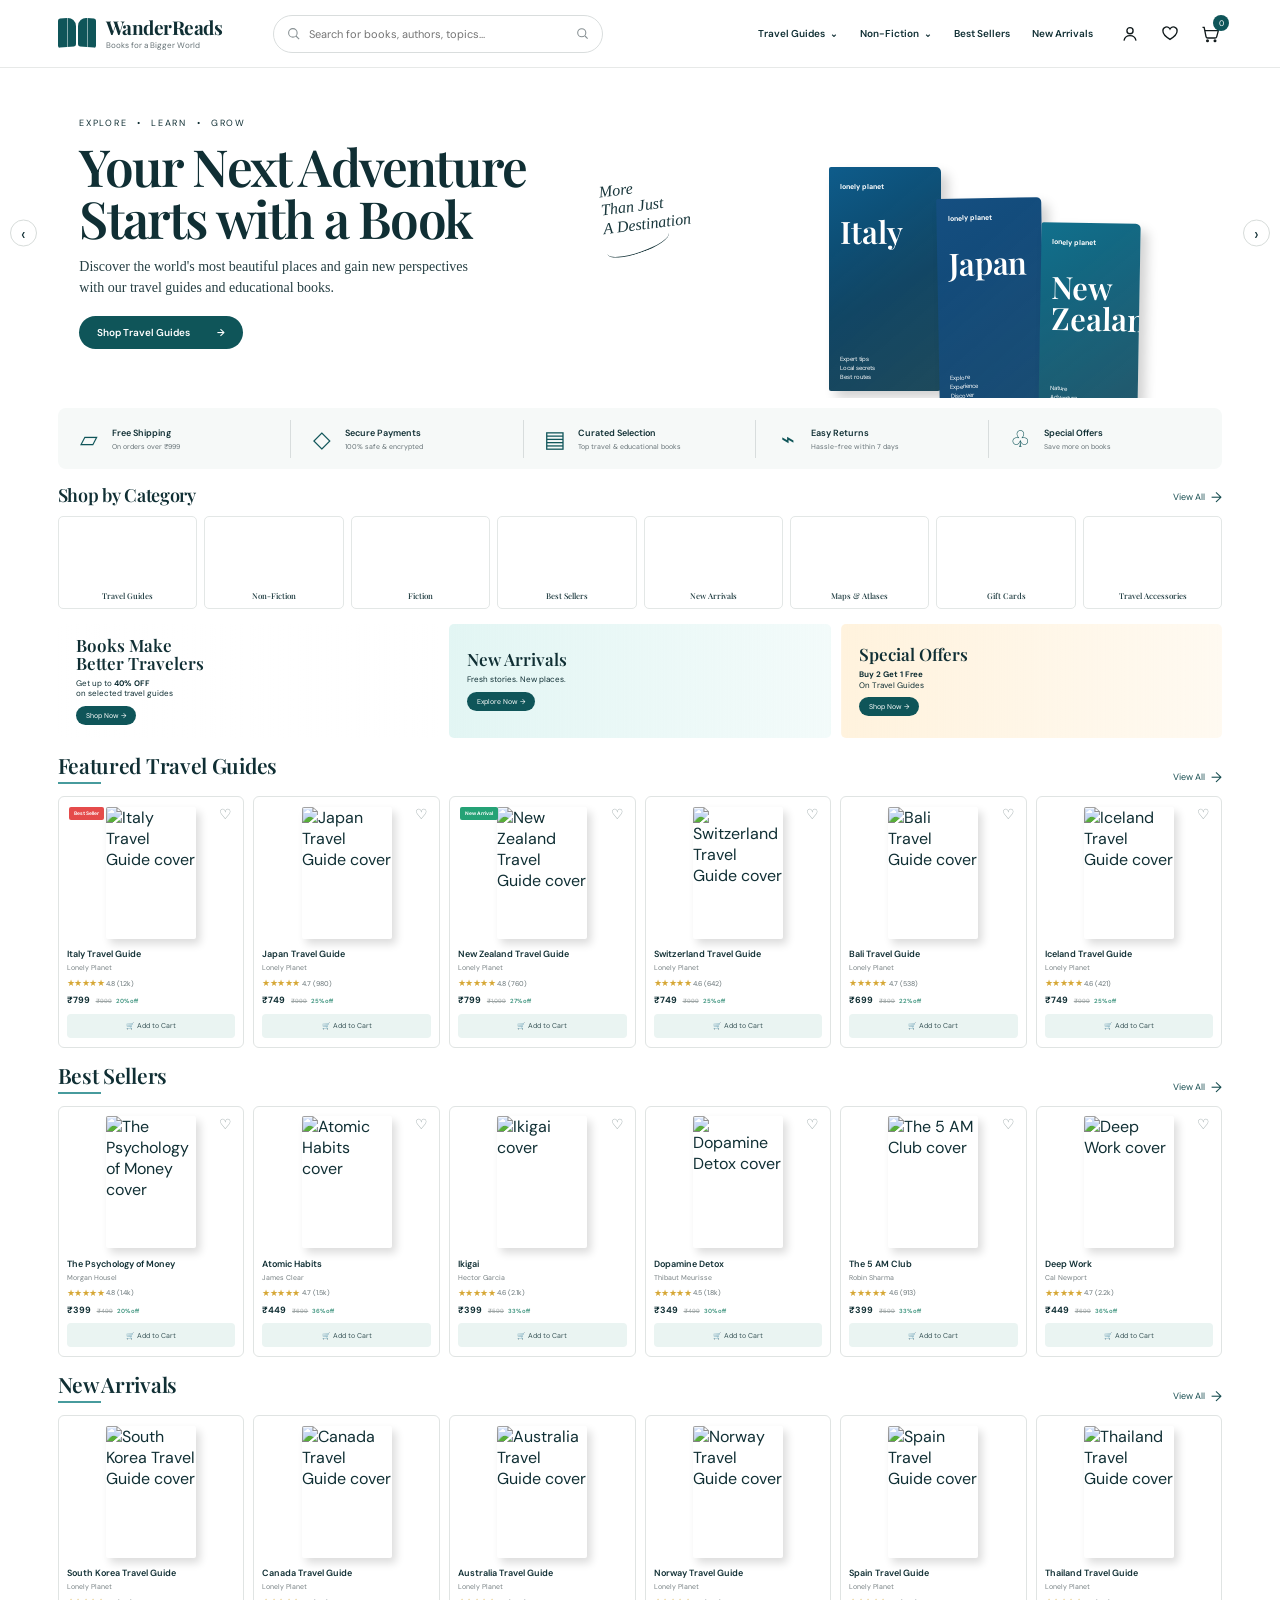
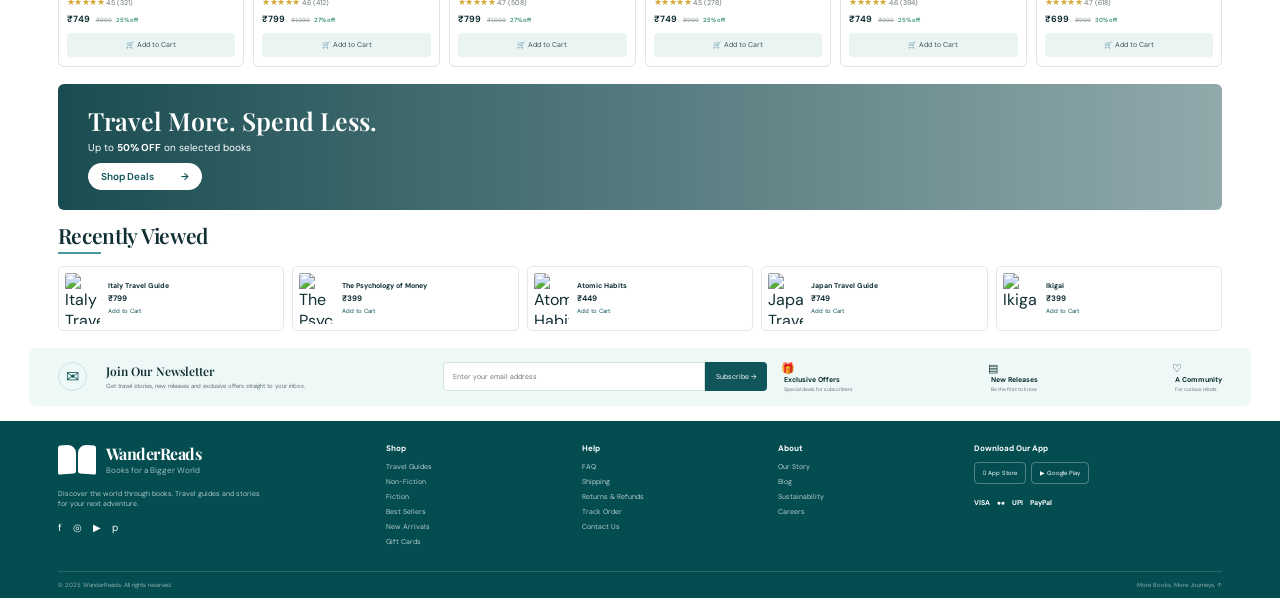
==== commit cb3b324b: "Merge branch 'main' of github.com:Tanmoy-236/Books" ====
--- a/index.html
+++ b/index.html
@@ -5,266 +5,184 @@
   <meta name="viewport" content="width=device-width, initial-scale=1.0">
   <meta name="description" content="WanderReads — books for a bigger world.">
   <title>WanderReads — Books for a Bigger World</title>
-
   <link rel="preconnect" href="https://fonts.googleapis.com">
   <link rel="preconnect" href="https://fonts.gstatic.com" crossorigin>
   <link href="https://fonts.googleapis.com/css2?family=DM+Sans:wght@400;500;600;700&family=Playfair+Display:wght@500;600;700&display=swap" rel="stylesheet">
   <link rel="stylesheet" href="style.css">
 </head>
-
 <body>
   <header class="header">
     <a class="brand" href="#top" aria-label="WanderReads home">
-      <div class="brand-mark" aria-hidden="true">
-        <div class="book-page"></div>
-        <div class="book-page right"></div>
-      </div>
-      <div class="brand-text">
-        <strong>WanderReads</strong>
-        <span>Books for a Bigger World</span>
-      </div>
+      <div class="brand-mark" aria-hidden="true"><div class="book-page"></div><div class="book-page right"></div></div>
+      <div class="brand-text"><strong>WanderReads</strong><span>Books for a Bigger World</span></div>
     </a>
 
     <label class="search" aria-label="Search books">
-      <svg viewBox="0 0 24 24" fill="none" stroke="currentColor" stroke-width="1.7" aria-hidden="true">
-        <circle cx="11" cy="11" r="6.8"></circle>
-        <path d="m16 16 5 5"></path>
-      </svg>
-      <input type="search" placeholder="Search for books, authors, topics...">
-      <svg viewBox="0 0 24 24" fill="none" stroke="currentColor" stroke-width="1.7" aria-hidden="true">
-        <circle cx="10.8" cy="10.8" r="6.5"></circle>
-        <path d="m16 16 4.2 4.2"></path>
-      </svg>
+      <svg viewBox="0 0 24 24" aria-hidden="true"><circle cx="11" cy="11" r="6.8"></circle><path d="m16 16 5 5"></path></svg>
+      <input id="searchInput" type="search" placeholder="Search for books, authors, topics...">
+      <svg viewBox="0 0 24 24" aria-hidden="true"><circle cx="10.8" cy="10.8" r="6.5"></circle><path d="m16 16 4.2 4.2"></path></svg>
     </label>
 
     <nav class="nav" aria-label="Main navigation">
-      <a href="#guides">Travel Guides <span class="arrow">⌄</span></a>
-      <a href="#nonfiction">Non-Fiction <span class="arrow">⌄</span></a>
+      <a href="#guides">Travel Guides <span>⌄</span></a>
+      <a href="#bestsellers">Non-Fiction <span>⌄</span></a>
       <a href="#bestsellers">Best Sellers</a>
+      <a href="#new-arrivals">New Arrivals</a>
     </nav>
 
     <div class="actions">
-      <button class="icon-btn" aria-label="Account">
-        <svg viewBox="0 0 24 24" fill="none" stroke="currentColor" stroke-width="1.6">
-          <circle cx="12" cy="8" r="3.7"></circle>
-          <path d="M4.8 20c.8-4 3.2-6 7.2-6s6.4 2 7.2 6"></path>
-        </svg>
-      </button>
-      <button class="icon-btn" aria-label="Wishlist">
-        <svg viewBox="0 0 24 24" fill="none" stroke="currentColor" stroke-width="1.6">
-          <path d="M20.5 8.5c0 5-8.5 10-8.5 10s-8.5-5-8.5-10A4.5 4.5 0 0 1 12 6a4.5 4.5 0 0 1 8.5 2.5Z"></path>
-        </svg>
-      </button>
-      <button class="icon-btn" aria-label="Cart">
-        <svg viewBox="0 0 24 24" fill="none" stroke="currentColor" stroke-width="1.6">
-          <path d="M3 4h2l2.2 11.2a2 2 0 0 0 2 1.6h8.9a2 2 0 0 0 1.9-1.4L22 8H6"></path>
-          <circle cx="9" cy="20" r="1"></circle>
-          <circle cx="18" cy="20" r="1"></circle>
-        </svg>
-        <span class="cart-count">0</span>
-      </button>
+      <button class="icon-btn" type="button" aria-label="Account"><svg viewBox="0 0 24 24"><circle cx="12" cy="8" r="3.7"></circle><path d="M4.8 20c.8-4 3.2-6 7.2-6s6.4 2 7.2 6"></path></svg></button>
+      <button class="icon-btn" type="button" aria-label="Wishlist"><svg viewBox="0 0 24 24"><path d="M20.5 8.5c0 5-8.5 10-8.5 10s-8.5-5-8.5-10A4.5 4.5 0 0 1 12 6a4.5 4.5 0 0 1 8.5 2.5Z"></path></svg></button>
+      <button class="icon-btn cart-btn" type="button" aria-label="Cart"><svg viewBox="0 0 24 24"><path d="M3 4h2l2.2 11.2a2 2 0 0 0 2 1.6h8.9a2 2 0 0 0 1.9-1.4L22 8H6"></path><circle cx="9" cy="20" r="1"></circle><circle cx="18" cy="20" r="1"></circle></svg><span class="cart-count">0</span></button>
     </div>
   </header>
 
   <main id="top">
     <section class="hero">
+      <button class="hero-arrow hero-prev" type="button" aria-label="Previous slide">‹</button>
       <div class="hero-content">
         <div class="eyebrow">EXPLORE <span>•</span> LEARN <span>•</span> GROW</div>
         <h1>Your Next Adventure<br>Starts with a Book</h1>
         <p class="hero-copy">
           Discover the world's most beautiful places and gain new perspectives with our travel guides and educational books.
         </p>
-        <button class="primary-btn" type="button">
+        <button class="primary-btn" type="button" onclick="document.getElementById('guides').scrollIntoView({ behavior: 'smooth' })">
           Shop Travel Guides <span>→</span>
         </button>
       </div>
+      <div class="hero-note">More<br>Than Just<br>A Destination</div>
+      <div class="hero-books" aria-hidden="true">
+        <div class="hero-book"><span>lonely planet</span><strong>Italy</strong><small>Expert tips<br>Local secrets<br>Best routes</small></div>
+        <div class="hero-book"><span>lonely planet</span><strong>Japan</strong><small>Explore<br>Experience<br>Discover</small></div>
+        <div class="hero-book"><span>lonely planet</span><strong>New Zealand</strong><small>Nature<br>Adventure<br>Culture</small></div>
+      </div>
+      <button class="hero-arrow hero-next" type="button" aria-label="Next slide">›</button>
+    </section>
 
-      <div class="hero-note">More<br>Than Just<br>A Destination</div>
+    <section class="benefits" aria-label="Store benefits">
+      <div class="benefit"><span class="benefit-icon">▱</span><div><strong>Free Shipping</strong><small>On orders over ₹999</small></div></div>
+      <div class="benefit"><span class="benefit-icon">◇</span><div><strong>Secure Payments</strong><small>100% safe &amp; encrypted</small></div></div>
+      <div class="benefit"><span class="benefit-icon">▤</span><div><strong>Curated Selection</strong><small>Top travel &amp; educational books</small></div></div>
+      <div class="benefit"><span class="benefit-icon">⌁</span><div><strong>Easy Returns</strong><small>Hassle-free within 7 days</small></div></div>
+      <div class="benefit"><span class="benefit-icon">♧</span><div><strong>Special Offers</strong><small>Save more on books</small></div></div>
+    </section>
 
-      <div class="hero-books" aria-hidden="true">
-        <div class="hero-book">
-          <span class="publisher">lonely planet</span>
-          <h3>Italy</h3>
-          <small>Expert tips<br>Local secrets<br>Best routes</small>
-        </div>
-        <div class="hero-book">
-          <span class="publisher">lonely planet</span>
-          <h3>Japan</h3>
-          <small>Explore<br>Experience<br>Discover</small>
-        </div>
-        <div class="hero-book">
-          <span class="publisher">lonely planet</span>
-          <h3>New Zealand</h3>
-          <small>Nature<br>Adventure<br>Culture</small>
-        </div>
-      </div>
-
-      <div class="hero-dots">
-        <button class="round" type="button" aria-label="Previous slide">‹</button>
-        <button class="round" type="button" aria-label="Next slide">›</button>
+    <section class="section category-nav-section">
+      <div class="section-head"><h2 class="section-title small-title">Shop by Category</h2><a class="view-all" href="#categories">View All <span>→</span></a></div>
+      <div class="category-grid" id="categories">
+        <a class="category-tile" href="#guides"><div class="category-photo photo-travel"></div><strong>Travel Guides</strong></a>
+        <a class="category-tile" href="#bestsellers"><div class="category-photo photo-nonfiction"></div><strong>Non-Fiction</strong></a>
+        <a class="category-tile" href="#bestsellers"><div class="category-photo photo-fiction"></div><strong>Fiction</strong></a>
+        <a class="category-tile" href="#bestsellers"><div class="category-photo photo-best"></div><strong>Best Sellers</strong></a>
+        <a class="category-tile" href="#new-arrivals"><div class="category-photo photo-new"></div><strong>New Arrivals</strong></a>
+        <a class="category-tile" href="#guides"><div class="category-photo photo-maps"></div><strong>Maps &amp; Atlases</strong></a>
+        <a class="category-tile" href="#offers"><div class="category-photo photo-gifts"></div><strong>Gift Cards</strong></a>
+        <a class="category-tile" href="#guides"><div class="category-photo photo-accessories"></div><strong>Travel Accessories</strong></a>
       </div>
     </section>
 
-    <section class="benefits" aria-label="Store benefits">
-      <div class="benefit">
-        <svg viewBox="0 0 32 32" fill="none" stroke="currentColor" stroke-width="1.5" aria-hidden="true">
-          <path d="M3 8h18v15H3zM21 13h5l3 4v6h-8z"></path>
-          <circle cx="9" cy="25" r="2.8"></circle>
-          <circle cx="25" cy="25" r="2.8"></circle>
-        </svg>
-        <div><strong>Free Shipping</strong><span>On orders over ₹999</span></div>
-      </div>
+    <section class="promo-grid section-wide" id="offers">
+      <a class="promo promo-books" href="#guides"><div><span>Books Make<br>Better Travelers</span><small>Get up to <b>40% OFF</b><br>on selected travel guides</small><em>Shop Now →</em></div></a>
+      <a class="promo promo-new" href="#new-arrivals"><div><span>New Arrivals</span><small>Fresh stories. New places.</small><em>Explore Now →</em></div></a>
+      <a class="promo promo-offer" href="#guides"><div><span>Special Offers</span><small><b>Buy 2 Get 1 Free</b><br>On Travel Guides</small><em>Shop Now →</em></div></a>
+    </section>
 
-      <div class="benefit">
-        <svg viewBox="0 0 32 32" fill="none" stroke="currentColor" stroke-width="1.5" aria-hidden="true">
-          <path d="m16 3 11 4v7c0 7.2-4.5 11.9-11 15-6.5-3.1-11-7.8-11-15V7l11-4Z"></path>
-          <path d="m11 15 3.2 3.2L21 11"></path>
-        </svg>
-        <div><strong>Secure Payments</strong><span>100% safe &amp; encrypted</span></div>
-      </div>
-
-      <div class="benefit">
-        <svg viewBox="0 0 32 32" fill="none" stroke="currentColor" stroke-width="1.5" aria-hidden="true">
-          <path d="M4 6h10c4 0 6 2 6 6v14c0-3-2-5-6-5H4V6Zm24 0H18c-4 0-6 2-6 6v14c0-3 2-5 6-5h10V6Z"></path>
-        </svg>
-        <div><strong>Curated Selection</strong><span>Top travel &amp; educational books</span></div>
-      </div>
-
-      <div class="benefit">
-        <svg viewBox="0 0 32 32" fill="none" stroke="currentColor" stroke-width="1.5" aria-hidden="true">
-          <path d="M25 5C15 6 8 11 8 19c0 4 3 6 6 6 7 0 10-9 11-20Z"></path>
-          <path d="M4 28C8 20 13 15 21 11"></path>
-        </svg>
-        <div><strong>Eco-Friendly</strong><span>Sustainable packaging</span></div>
+    <section class="section" id="guides">
+      <div class="section-head"><h2 class="section-title">Featured Travel Guides</h2><a class="view-all" href="#guides">View All <span>→</span></a></div>
+      <div class="products">
+        <article class="product" data-search="italy travel guide lonely planet"><div class="product-image-wrap"><span class="badge">Best Seller</span><button class="wishlist" type="button" aria-label="Add Italy Travel Guide to wishlist">♡</button><img class="book-image" src="images/books/italy.jpg" alt="Italy Travel Guide cover"></div><h3>Italy Travel Guide</h3><div class="author">Lonely Planet</div><div class="rating"><span>★★★★★</span> 4.8 (1.2k)</div><div class="price">₹799 <del>₹999</del><small>20% off</small></div><button class="add" type="button" onclick="addToCart(this)">🛒 Add to Cart</button></article>
+        <article class="product" data-search="japan travel guide lonely planet"><div class="product-image-wrap"><button class="wishlist" type="button" aria-label="Add Japan Travel Guide to wishlist">♡</button><img class="book-image" src="images/books/japan.jpg" alt="Japan Travel Guide cover"></div><h3>Japan Travel Guide</h3><div class="author">Lonely Planet</div><div class="rating"><span>★★★★★</span> 4.7 (980)</div><div class="price">₹749 <del>₹999</del><small>25% off</small></div><button class="add" type="button" onclick="addToCart(this)">🛒 Add to Cart</button></article>
+        <article class="product" data-search="new zealand travel guide lonely planet"><div class="product-image-wrap"><span class="badge new">New Arrival</span><button class="wishlist" type="button" aria-label="Add New Zealand Travel Guide to wishlist">♡</button><img class="book-image" src="images/books/new-zealand.jpg" alt="New Zealand Travel Guide cover"></div><h3>New Zealand Travel Guide</h3><div class="author">Lonely Planet</div><div class="rating"><span>★★★★★</span> 4.8 (760)</div><div class="price">₹799 <del>₹1,099</del><small>27% off</small></div><button class="add" type="button" onclick="addToCart(this)">🛒 Add to Cart</button></article>
+        <article class="product" data-search="switzerland travel guide lonely planet"><div class="product-image-wrap"><button class="wishlist" type="button" aria-label="Add Switzerland Travel Guide to wishlist">♡</button><img class="book-image" src="images/books/switzerland.jpg" alt="Switzerland Travel Guide cover"></div><h3>Switzerland Travel Guide</h3><div class="author">Lonely Planet</div><div class="rating"><span>★★★★★</span> 4.6 (642)</div><div class="price">₹749 <del>₹999</del><small>25% off</small></div><button class="add" type="button" onclick="addToCart(this)">🛒 Add to Cart</button></article>
+        <article class="product" data-search="bali travel guide lonely planet"><div class="product-image-wrap"><button class="wishlist" type="button" aria-label="Add Bali Travel Guide to wishlist">♡</button><img class="book-image" src="images/books/bali.jpg" alt="Bali Travel Guide cover"></div><h3>Bali Travel Guide</h3><div class="author">Lonely Planet</div><div class="rating"><span>★★★★★</span> 4.7 (538)</div><div class="price">₹699 <del>₹899</del><small>22% off</small></div><button class="add" type="button" onclick="addToCart(this)">🛒 Add to Cart</button></article>
+        <article class="product" data-search="iceland travel guide lonely planet"><div class="product-image-wrap"><button class="wishlist" type="button" aria-label="Add Iceland Travel Guide to wishlist">♡</button><img class="book-image" src="images/books/iceland.jpg" alt="Iceland Travel Guide cover"></div><h3>Iceland Travel Guide</h3><div class="author">Lonely Planet</div><div class="rating"><span>★★★★★</span> 4.6 (421)</div><div class="price">₹749 <del>₹999</del><small>25% off</small></div><button class="add" type="button" onclick="addToCart(this)">🛒 Add to Cart</button></article>
       </div>
     </section>
 
-    <section class="section" id="guides">
-      <div class="section-head">
-        <h2 class="section-title">Featured Travel Guides</h2>
-        <a class="view-all" href="#guides">View All <span aria-hidden="true">→</span></a>
-      </div>
-
+    <section class="section" id="bestsellers">
+      <div class="section-head"><h2 class="section-title">Best Sellers</h2><a class="view-all" href="#bestsellers">View All <span>→</span></a></div>
       <div class="products">
-        <article class="product">
-          <div class="cover">
-            <img class="book-image" src="images/books/italy.jpg" alt="Italy Travel Guide cover">
-          </div>
-          <h3>Italy Travel Guide</h3>
-          <div class="author">Lonely Planet</div>
-          <div class="rating"><span class="stars">★★★★★</span> 4.8 (1.2k)</div>
-          <div class="price">₹799</div>
-          <button class="add" type="button" onclick="addToCart(this)">Add to Cart</button>
-        </article>
-
-        <article class="product">
-          <div class="cover">
-            <img class="book-image" src="images/books/japan.jpg" alt="Japan Travel Guide cover">
-          </div>
-          <h3>Japan Travel Guide</h3>
-          <div class="author">Lonely Planet</div>
-          <div class="rating"><span class="stars">★★★★★</span> 4.7 (980)</div>
-          <div class="price">₹749</div>
-          <button class="add" type="button" onclick="addToCart(this)">Add to Cart</button>
-        </article>
-
-        <article class="product">
-          <div class="cover">
-            <img class="book-image" src="images/books/new-zealand.jpg" alt="New Zealand Travel Guide cover">
-          </div>
-          <h3>New Zealand Travel Guide</h3>
-          <div class="author">Lonely Planet</div>
-          <div class="rating"><span class="stars">★★★★★</span> 4.8 (760)</div>
-          <div class="price">₹799</div>
-          <button class="add" type="button" onclick="addToCart(this)">Add to Cart</button>
-        </article>
-
-        <article class="product">
-          <div class="cover">
-            <img class="book-image" src="images/books/switzerland.jpg" alt="Switzerland Travel Guide cover">
-          </div>
-          <h3>Switzerland Travel Guide</h3>
-          <div class="author">Lonely Planet</div>
-          <div class="rating"><span class="stars">★★★★★</span> 4.6 (642)</div>
-          <div class="price">₹749</div>
-          <button class="add" type="button" onclick="addToCart(this)">Add to Cart</button>
-        </article>
-
-        <article class="product">
-          <div class="cover">
-            <img class="book-image" src="images/books/bali.jpg" alt="Bali Travel Guide cover">
-          </div>
-          <h3>Bali Travel Guide</h3>
-          <div class="author">Lonely Planet</div>
-          <div class="rating"><span class="stars">★★★★★</span> 4.7 (538)</div>
-          <div class="price">₹699</div>
-          <button class="add" type="button" onclick="addToCart(this)">Add to Cart</button>
-        </article>
-
-        <article class="product">
-          <div class="cover">
-            <img class="book-image" src="images/books/iceland.jpg" alt="Iceland Travel Guide cover">
-          </div>
-          <h3>Iceland Travel Guide</h3>
-          <div class="author">Lonely Planet</div>
-          <div class="rating"><span class="stars">★★★★★</span> 4.6 (421)</div>
-          <div class="price">₹749</div>
-          <button class="add" type="button" onclick="addToCart(this)">Add to Cart</button>
-        </article>
+        <article class="product" data-search="psychology money nonfiction"><div class="product-image-wrap"><button class="wishlist" type="button" aria-label="Add The Psychology of Money to wishlist">♡</button><img class="book-image" src="images/books/psychology-of-money.jpg" alt="The Psychology of Money cover"></div><h3>The Psychology of Money</h3><div class="author">Morgan Housel</div><div class="rating"><span>★★★★★</span> 4.8 (1.4k)</div><div class="price">₹399 <del>₹499</del><small>20% off</small></div><button class="add" type="button" onclick="addToCart(this)">🛒 Add to Cart</button></article>
+        <article class="product" data-search="atomic habits self help"><div class="product-image-wrap"><button class="wishlist" type="button" aria-label="Add Atomic Habits to wishlist">♡</button><img class="book-image" src="images/books/atomic-habits.jpg" alt="Atomic Habits cover"></div><h3>Atomic Habits</h3><div class="author">James Clear</div><div class="rating"><span>★★★★★</span> 4.7 (1.5k)</div><div class="price">₹449 <del>₹699</del><small>36% off</small></div><button class="add" type="button" onclick="addToCart(this)">🛒 Add to Cart</button></article>
+        <article class="product" data-search="ikigai japanese philosophy"><div class="product-image-wrap"><button class="wishlist" type="button" aria-label="Add Ikigai to wishlist">♡</button><img class="book-image" src="images/books/ikigai.jpg" alt="Ikigai cover"></div><h3>Ikigai</h3><div class="author">Hector Garcia</div><div class="rating"><span>★★★★★</span> 4.6 (2.1k)</div><div class="price">₹399 <del>₹599</del><small>33% off</small></div><button class="add" type="button" onclick="addToCart(this)">🛒 Add to Cart</button></article>
+        <article class="product" data-search="dopamine detox self help"><div class="product-image-wrap"><button class="wishlist" type="button" aria-label="Add Dopamine Detox to wishlist">♡</button><img class="book-image" src="images/books/dopamine-detox.jpg" alt="Dopamine Detox cover"></div><h3>Dopamine Detox</h3><div class="author">Thibaut Meurisse</div><div class="rating"><span>★★★★★</span> 4.5 (1.8k)</div><div class="price">₹349 <del>₹499</del><small>30% off</small></div><button class="add" type="button" onclick="addToCart(this)">🛒 Add to Cart</button></article>
+        <article class="product" data-search="sam club five club"><div class="product-image-wrap"><button class="wishlist" type="button" aria-label="Add The 5 AM Club to wishlist">♡</button><img class="book-image" src="images/books/5am-club.jpg" alt="The 5 AM Club cover"></div><h3>The 5 AM Club</h3><div class="author">Robin Sharma</div><div class="rating"><span>★★★★★</span> 4.6 (913)</div><div class="price">₹399 <del>₹599</del><small>33% off</small></div><button class="add" type="button" onclick="addToCart(this)">🛒 Add to Cart</button></article>
+        <article class="product" data-search="deep work productivity"><div class="product-image-wrap"><button class="wishlist" type="button" aria-label="Add Deep Work to wishlist">♡</button><img class="book-image" src="images/books/deep-work.jpg" alt="Deep Work cover"></div><h3>Deep Work</h3><div class="author">Cal Newport</div><div class="rating"><span>★★★★★</span> 4.7 (2.2k)</div><div class="price">₹449 <del>₹699</del><small>36% off</small></div><button class="add" type="button" onclick="addToCart(this)">🛒 Add to Cart</button></article>
       </div>
     </section>
 
-    <section class="category-section" id="nonfiction">
-      <div class="section-head">
-        <h2 class="section-title">Popular Categories</h2>
-        <a class="view-all" href="#nonfiction">View All <span aria-hidden="true">→</span></a>
-      </div>
-
-      <div class="categories">
-        <a class="category" href="#guides">
-          <div class="category-image cat-one"></div>
-          <div class="category-content">
-            <strong>Travel Guides</strong>
-            <span>Explore the world</span>
-          </div>
-          <div class="cat-arrow" aria-hidden="true">→</div>
-        </a>
-
-        <a class="category" href="#nonfiction">
-          <div class="category-image cat-two"></div>
-          <div class="category-content">
-            <strong>Non-Fiction</strong>
-            <span>Real stories. Bigger ideas.</span>
-          </div>
-          <div class="cat-arrow" aria-hidden="true">→</div>
-        </a>
-
-        <a class="category" href="#bestsellers">
-          <div class="category-image cat-three"></div>
-          <div class="category-content">
-            <strong>Best Sellers</strong>
-            <span>Loved by readers</span>
-          </div>
-          <div class="cat-arrow" aria-hidden="true">→</div>
-        </a>
+    <section class="section" id="new-arrivals">
+      <div class="section-head"><h2 class="section-title">New Arrivals</h2><a class="view-all" href="#new-arrivals">View All <span>→</span></a></div>
+      <div class="products">
+        <article class="product" data-search="south korea travel guide"><div class="product-image-wrap"><img class="book-image" src="images/books/south-korea.jpg" alt="South Korea Travel Guide cover"></div><h3>South Korea Travel Guide</h3><div class="author">Lonely Planet</div><div class="rating"><span>★★★★★</span> 4.5 (321)</div><div class="price">₹749 <del>₹999</del><small>25% off</small></div><button class="add" type="button" onclick="addToCart(this)">🛒 Add to Cart</button></article>
+        <article class="product" data-search="canada travel guide"><div class="product-image-wrap"><img class="book-image" src="images/books/canada.jpg" alt="Canada Travel Guide cover"></div><h3>Canada Travel Guide</h3><div class="author">Lonely Planet</div><div class="rating"><span>★★★★★</span> 4.6 (412)</div><div class="price">₹799 <del>₹1,099</del><small>27% off</small></div><button class="add" type="button" onclick="addToCart(this)">🛒 Add to Cart</button></article>
+        <article class="product" data-search="australia travel guide"><div class="product-image-wrap"><img class="book-image" src="images/books/australia.jpg" alt="Australia Travel Guide cover"></div><h3>Australia Travel Guide</h3><div class="author">Lonely Planet</div><div class="rating"><span>★★★★★</span> 4.7 (508)</div><div class="price">₹799 <del>₹1,099</del><small>27% off</small></div><button class="add" type="button" onclick="addToCart(this)">🛒 Add to Cart</button></article>
+        <article class="product" data-search="norway travel guide"><div class="product-image-wrap"><img class="book-image" src="images/books/norway.jpg" alt="Norway Travel Guide cover"></div><h3>Norway Travel Guide</h3><div class="author">Lonely Planet</div><div class="rating"><span>★★★★★</span> 4.5 (278)</div><div class="price">₹749 <del>₹999</del><small>25% off</small></div><button class="add" type="button" onclick="addToCart(this)">🛒 Add to Cart</button></article>
+        <article class="product" data-search="spain travel guide"><div class="product-image-wrap"><img class="book-image" src="images/books/spain.jpg" alt="Spain Travel Guide cover"></div><h3>Spain Travel Guide</h3><div class="author">Lonely Planet</div><div class="rating"><span>★★★★★</span> 4.6 (394)</div><div class="price">₹749 <del>₹999</del><small>25% off</small></div><button class="add" type="button" onclick="addToCart(this)">🛒 Add to Cart</button></article>
+        <article class="product" data-search="thailand travel guide"><div class="product-image-wrap"><img class="book-image" src="images/books/thailand.jpg" alt="Thailand Travel Guide cover"></div><h3>Thailand Travel Guide</h3><div class="author">Lonely Planet</div><div class="rating"><span>★★★★★</span> 4.7 (618)</div><div class="price">₹699 <del>₹999</del><small>30% off</small></div><button class="add" type="button" onclick="addToCart(this)">🛒 Add to Cart</button></article>
       </div>
     </section>
 
-    <section id="bestsellers" hidden aria-hidden="true"></section>
+    <section class="wide-banner"><div><h2>Travel More. Spend Less.</h2><p>Up to <b>50% OFF</b> on selected books</p><a class="primary-btn" href="#guides">Shop Deals <span>→</span></a></div></section>
+
+    <section class="section recently"><div class="section-head"><h2 class="section-title">Recently Viewed</h2></div><div class="recent-grid">
+      <a class="recent-item" href="#guides"><img src="images/books/italy.jpg" alt="Italy Travel Guide"><div><strong>Italy Travel Guide</strong><span>₹799</span><small>Add to Cart</small></div></a>
+      <a class="recent-item" href="#bestsellers"><img src="images/books/psychology-of-money.jpg" alt="The Psychology of Money"><div><strong>The Psychology of Money</strong><span>₹399</span><small>Add to Cart</small></div></a>
+      <a class="recent-item" href="#bestsellers"><img src="images/books/atomic-habits.jpg" alt="Atomic Habits"><div><strong>Atomic Habits</strong><span>₹449</span><small>Add to Cart</small></div></a>
+      <a class="recent-item" href="#guides"><img src="images/books/japan.jpg" alt="Japan Travel Guide"><div><strong>Japan Travel Guide</strong><span>₹749</span><small>Add to Cart</small></div></a>
+      <a class="recent-item" href="#bestsellers"><img src="images/books/ikigai.jpg" alt="Ikigai"><div><strong>Ikigai</strong><span>₹399</span><small>Add to Cart</small></div></a>
+    </div></section>
+
+    <section class="newsletter"><div class="newsletter-icon">✉</div><div><strong>Join Our Newsletter</strong><span>Get travel stories, new releases and exclusive offers straight to your inbox.</span></div><form id="newsletterForm"><input type="email" placeholder="Enter your email address" aria-label="Email address" required><button type="submit">Subscribe →</button></form><div class="newsletter-perks"><span>🎁 <b>Exclusive Offers</b><small>Special deals for subscribers</small></span><span>▤ <b>New Releases</b><small>Be the first to know</small></span><span>♡ <b>A Community</b><small>For curious minds</small></span></div></section>
   </main>
+
+  <footer class="footer">
+    <div class="footer-main">
+      <div class="footer-brand"><a class="brand" href="#top"><div class="brand-mark"><div class="book-page"></div><div class="book-page right"></div></div><div class="brand-text"><strong>WanderReads</strong><span>Books for a Bigger World</span></div></a><p>Discover the world through books. Travel guides and stories for your next adventure.</p><div class="socials"><a href="#">f</a><a href="#">◎</a><a href="#">▶</a><a href="#">p</a></div></div>
+      <div><h3>Shop</h3><a href="#guides">Travel Guides</a><a href="#bestsellers">Non-Fiction</a><a href="#bestsellers">Fiction</a><a href="#bestsellers">Best Sellers</a><a href="#new-arrivals">New Arrivals</a><a href="#offers">Gift Cards</a></div>
+      <div><h3>Help</h3><a href="#">FAQ</a><a href="#">Shipping</a><a href="#">Returns &amp; Refunds</a><a href="#">Track Order</a><a href="#">Contact Us</a></div>
+      <div><h3>About</h3><a href="#">Our Story</a><a href="#">Blog</a><a href="#">Sustainability</a><a href="#">Careers</a></div>
+      <div class="app-column"><h3>Download Our App</h3><div class="app-buttons"><a href="#"> App Store</a><a href="#">▶ Google Play</a></div><div class="payments"><span>VISA</span><span>●●</span><span>UPI</span><span>PayPal</span></div></div>
+    </div>
+    <div class="footer-bottom"><span>© 2025 WanderReads. All rights reserved.</span><span>More Books. More Journeys. ↑</span></div>
+  </footer>
 
   <script>
     let cartCount = 0;
+    const cartBadge = document.querySelector('.cart-count');
 
     function addToCart(button) {
       cartCount += 1;
-      document.querySelector('.cart-count').textContent = cartCount;
-      button.textContent = 'Added ✓';
+      cartBadge.textContent = cartCount;
+      const originalText = button.textContent;
+      button.textContent = '✓ Added to Cart';
+      button.classList.add('added');
+      setTimeout(() => {
+        button.textContent = originalText;
+        button.classList.remove('added');
+      }, 1000);
+    }
 
-      setTimeout(() => {
-        button.textContent = 'Add to Cart';
-      }, 900);
-    }
+    document.querySelectorAll('.wishlist').forEach(button => {
+      button.addEventListener('click', () => {
+        button.classList.toggle('active');
+        button.textContent = button.classList.contains('active') ? '♥' : '♡';
+      });
+    });
+
+    document.querySelector('#searchInput').addEventListener('input', event => {
+      const query = event.target.value.trim().toLowerCase();
+      document.querySelectorAll('.product').forEach(card => {
+        card.hidden = query && !card.dataset.search.includes(query);
+      });
+    });
+
+    document.querySelector('#newsletterForm').addEventListener('submit', event => {
+      event.preventDefault();
+      const button = event.currentTarget.querySelector('button');
+      button.textContent = 'Subscribed ✓';
+      event.currentTarget.reset();
+    });
   </script>
 </body>
 </html>
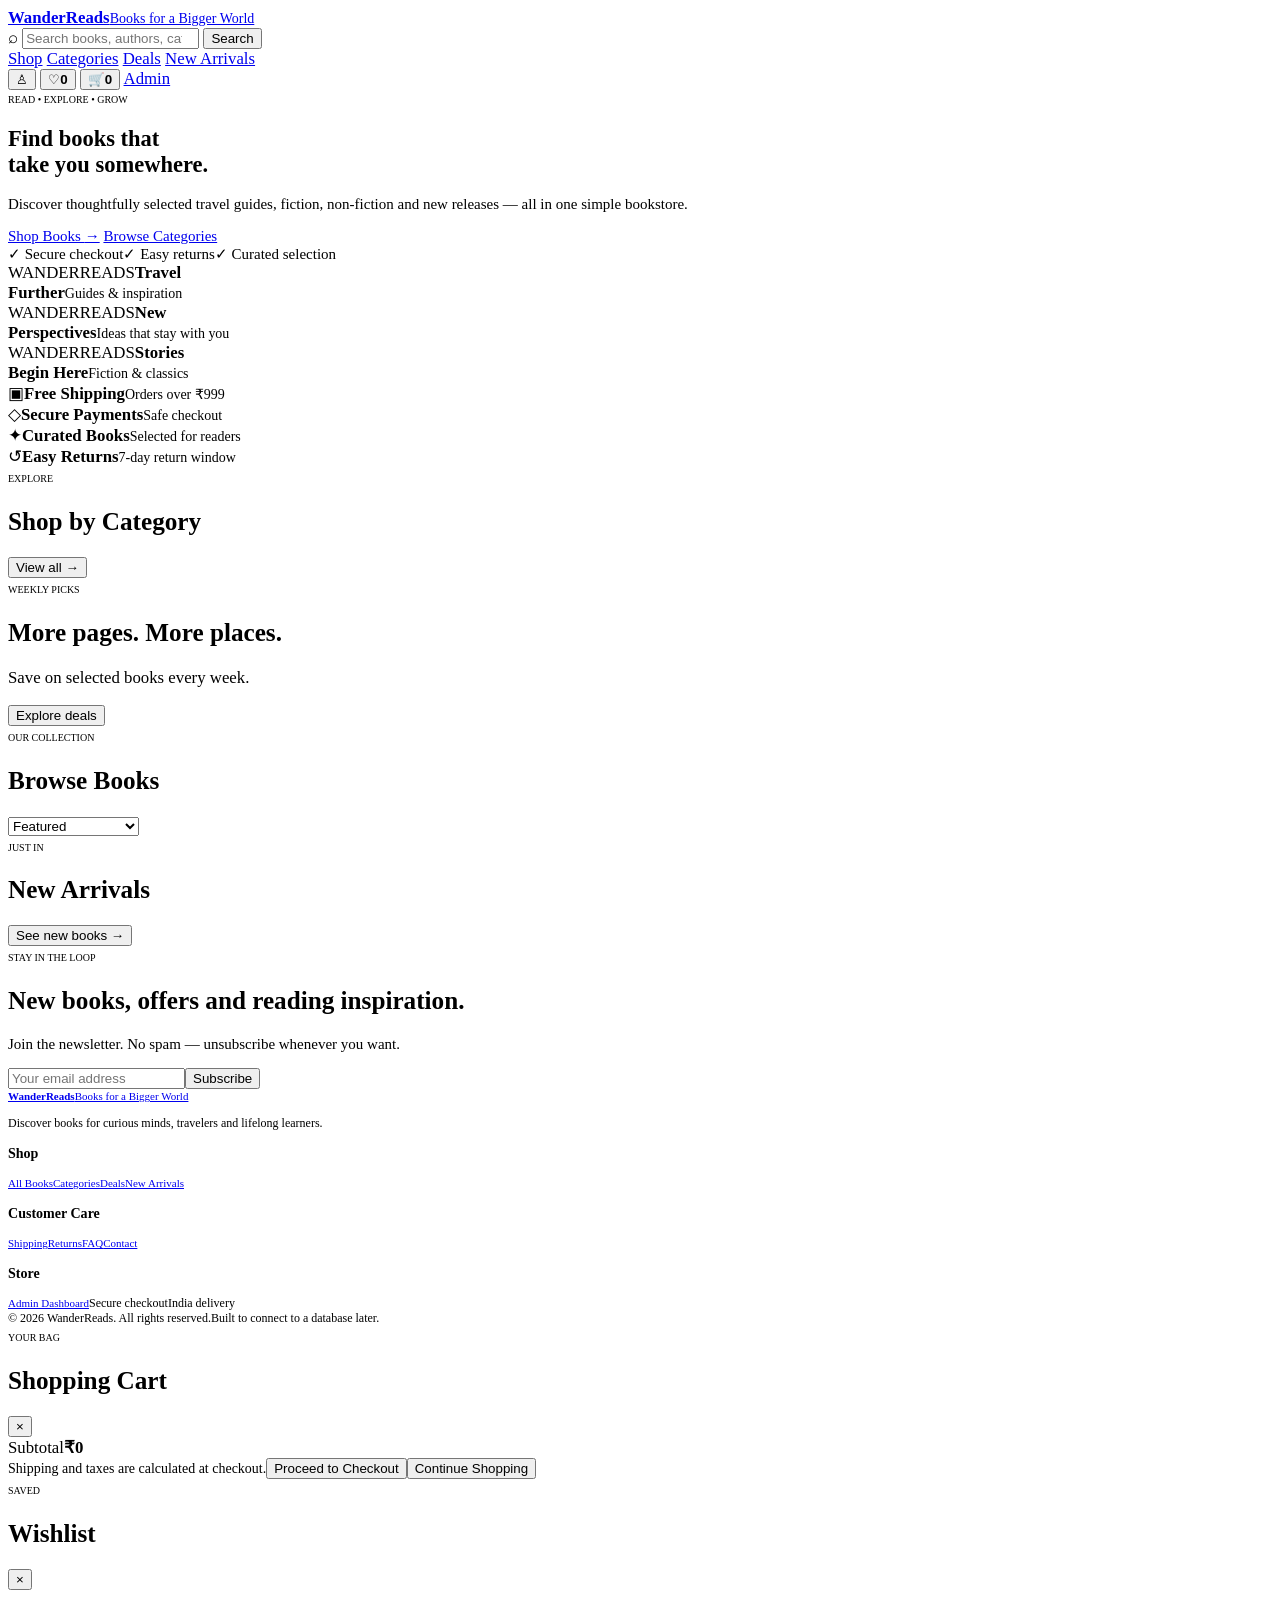
==== commit cdf65be2: "Build professional single-page bookstore storefront" ====
--- a/index.html
+++ b/index.html
@@ -3,186 +3,154 @@
 <head>
   <meta charset="UTF-8">
   <meta name="viewport" content="width=device-width, initial-scale=1.0">
-  <meta name="description" content="WanderReads — books for a bigger world.">
-  <title>WanderReads — Books for a Bigger World</title>
+  <meta name="description" content="WanderReads — a clean, modern online bookstore.">
+  <title>WanderReads — Online Bookstore</title>
   <link rel="preconnect" href="https://fonts.googleapis.com">
   <link rel="preconnect" href="https://fonts.gstatic.com" crossorigin>
   <link href="https://fonts.googleapis.com/css2?family=DM+Sans:wght@400;500;600;700&family=Playfair+Display:wght@500;600;700&display=swap" rel="stylesheet">
   <link rel="stylesheet" href="style.css">
 </head>
 <body>
-  <header class="header">
-    <a class="brand" href="#top" aria-label="WanderReads home">
-      <div class="brand-mark" aria-hidden="true"><div class="book-page"></div><div class="book-page right"></div></div>
-      <div class="brand-text"><strong>WanderReads</strong><span>Books for a Bigger World</span></div>
+  <div id="toast" class="toast" role="status" aria-live="polite"></div>
+
+  <header class="site-header">
+    <a class="brand" href="#home" aria-label="WanderReads home">
+      <span class="brand-mark" aria-hidden="true"><span></span><span></span></span>
+      <span class="brand-copy"><strong>WanderReads</strong><small>Books for a Bigger World</small></span>
     </a>
 
-    <label class="search" aria-label="Search books">
-      <svg viewBox="0 0 24 24" aria-hidden="true"><circle cx="11" cy="11" r="6.8"></circle><path d="m16 16 5 5"></path></svg>
-      <input id="searchInput" type="search" placeholder="Search for books, authors, topics...">
-      <svg viewBox="0 0 24 24" aria-hidden="true"><circle cx="10.8" cy="10.8" r="6.5"></circle><path d="m16 16 4.2 4.2"></path></svg>
-    </label>
+    <form class="search-bar" id="searchForm" role="search">
+      <span aria-hidden="true">⌕</span>
+      <input id="searchInput" type="search" autocomplete="off" placeholder="Search books, authors, categories...">
+      <button type="submit">Search</button>
+    </form>
 
-    <nav class="nav" aria-label="Main navigation">
-      <a href="#guides">Travel Guides <span>⌄</span></a>
-      <a href="#bestsellers">Non-Fiction <span>⌄</span></a>
-      <a href="#bestsellers">Best Sellers</a>
-      <a href="#new-arrivals">New Arrivals</a>
+    <nav class="main-nav" aria-label="Main navigation">
+      <a href="#shop">Shop</a>
+      <a href="#categories">Categories</a>
+      <a href="#deals">Deals</a>
+      <a href="#new">New Arrivals</a>
     </nav>
 
-    <div class="actions">
-      <button class="icon-btn" type="button" aria-label="Account"><svg viewBox="0 0 24 24"><circle cx="12" cy="8" r="3.7"></circle><path d="M4.8 20c.8-4 3.2-6 7.2-6s6.4 2 7.2 6"></path></svg></button>
-      <button class="icon-btn" type="button" aria-label="Wishlist"><svg viewBox="0 0 24 24"><path d="M20.5 8.5c0 5-8.5 10-8.5 10s-8.5-5-8.5-10A4.5 4.5 0 0 1 12 6a4.5 4.5 0 0 1 8.5 2.5Z"></path></svg></button>
-      <button class="icon-btn cart-btn" type="button" aria-label="Cart"><svg viewBox="0 0 24 24"><path d="M3 4h2l2.2 11.2a2 2 0 0 0 2 1.6h8.9a2 2 0 0 0 1.9-1.4L22 8H6"></path><circle cx="9" cy="20" r="1"></circle><circle cx="18" cy="20" r="1"></circle></svg><span class="cart-count">0</span></button>
+    <div class="header-actions">
+      <button class="header-icon" id="accountBtn" type="button" aria-label="Open account">♙</button>
+      <button class="header-icon" id="wishlistBtn" type="button" aria-label="Open wishlist">♡<b id="wishlistCount">0</b></button>
+      <button class="header-icon" id="cartBtn" type="button" aria-label="Open cart">🛒<b id="cartCount">0</b></button>
+      <a class="admin-link" href="admin.html">Admin</a>
     </div>
   </header>
 
-  <main id="top">
-    <section class="hero">
-      <button class="hero-arrow hero-prev" type="button" aria-label="Previous slide">‹</button>
-      <div class="hero-content">
-        <div class="eyebrow">EXPLORE <span>•</span> LEARN <span>•</span> GROW</div>
-        <h1>Your Next Adventure<br>Starts with a Book</h1>
-        <p class="hero-copy">
-          Discover the world's most beautiful places and gain new perspectives with our travel guides and educational books.
-        </p>
-        <button class="primary-btn" type="button" onclick="document.getElementById('guides').scrollIntoView({ behavior: 'smooth' })">
-          Shop Travel Guides <span>→</span>
-        </button>
-      </div>
-      <div class="hero-note">More<br>Than Just<br>A Destination</div>
-      <div class="hero-books" aria-hidden="true">
-        <div class="hero-book"><span>lonely planet</span><strong>Italy</strong><small>Expert tips<br>Local secrets<br>Best routes</small></div>
-        <div class="hero-book"><span>lonely planet</span><strong>Japan</strong><small>Explore<br>Experience<br>Discover</small></div>
-        <div class="hero-book"><span>lonely planet</span><strong>New Zealand</strong><small>Nature<br>Adventure<br>Culture</small></div>
-      </div>
-      <button class="hero-arrow hero-next" type="button" aria-label="Next slide">›</button>
-    </section>
-
-    <section class="benefits" aria-label="Store benefits">
-      <div class="benefit"><span class="benefit-icon">▱</span><div><strong>Free Shipping</strong><small>On orders over ₹999</small></div></div>
-      <div class="benefit"><span class="benefit-icon">◇</span><div><strong>Secure Payments</strong><small>100% safe &amp; encrypted</small></div></div>
-      <div class="benefit"><span class="benefit-icon">▤</span><div><strong>Curated Selection</strong><small>Top travel &amp; educational books</small></div></div>
-      <div class="benefit"><span class="benefit-icon">⌁</span><div><strong>Easy Returns</strong><small>Hassle-free within 7 days</small></div></div>
-      <div class="benefit"><span class="benefit-icon">♧</span><div><strong>Special Offers</strong><small>Save more on books</small></div></div>
-    </section>
-
-    <section class="section category-nav-section">
-      <div class="section-head"><h2 class="section-title small-title">Shop by Category</h2><a class="view-all" href="#categories">View All <span>→</span></a></div>
-      <div class="category-grid" id="categories">
-        <a class="category-tile" href="#guides"><div class="category-photo photo-travel"></div><strong>Travel Guides</strong></a>
-        <a class="category-tile" href="#bestsellers"><div class="category-photo photo-nonfiction"></div><strong>Non-Fiction</strong></a>
-        <a class="category-tile" href="#bestsellers"><div class="category-photo photo-fiction"></div><strong>Fiction</strong></a>
-        <a class="category-tile" href="#bestsellers"><div class="category-photo photo-best"></div><strong>Best Sellers</strong></a>
-        <a class="category-tile" href="#new-arrivals"><div class="category-photo photo-new"></div><strong>New Arrivals</strong></a>
-        <a class="category-tile" href="#guides"><div class="category-photo photo-maps"></div><strong>Maps &amp; Atlases</strong></a>
-        <a class="category-tile" href="#offers"><div class="category-photo photo-gifts"></div><strong>Gift Cards</strong></a>
-        <a class="category-tile" href="#guides"><div class="category-photo photo-accessories"></div><strong>Travel Accessories</strong></a>
+  <main>
+    <section class="hero" id="home">
+      <div class="hero-inner">
+        <div class="hero-copy">
+          <span class="eyebrow">READ • EXPLORE • GROW</span>
+          <h1>Find books that<br>take you somewhere.</h1>
+          <p>Discover thoughtfully selected travel guides, fiction, non-fiction and new releases — all in one simple bookstore.</p>
+          <div class="hero-actions">
+            <a class="btn btn-primary" href="#shop">Shop Books <span>→</span></a>
+            <a class="btn btn-light" href="#categories">Browse Categories</a>
+          </div>
+          <div class="hero-trust"><span>✓ Secure checkout</span><span>✓ Easy returns</span><span>✓ Curated selection</span></div>
+        </div>
+        <div class="hero-showcase" aria-label="Featured books">
+          <div class="mock-book book-a"><span>WANDERREADS</span><strong>Travel<br>Further</strong><small>Guides & inspiration</small></div>
+          <div class="mock-book book-b"><span>WANDERREADS</span><strong>New<br>Perspectives</strong><small>Ideas that stay with you</small></div>
+          <div class="mock-book book-c"><span>WANDERREADS</span><strong>Stories<br>Begin Here</strong><small>Fiction & classics</small></div>
+        </div>
       </div>
     </section>
 
-    <section class="promo-grid section-wide" id="offers">
-      <a class="promo promo-books" href="#guides"><div><span>Books Make<br>Better Travelers</span><small>Get up to <b>40% OFF</b><br>on selected travel guides</small><em>Shop Now →</em></div></a>
-      <a class="promo promo-new" href="#new-arrivals"><div><span>New Arrivals</span><small>Fresh stories. New places.</small><em>Explore Now →</em></div></a>
-      <a class="promo promo-offer" href="#guides"><div><span>Special Offers</span><small><b>Buy 2 Get 1 Free</b><br>On Travel Guides</small><em>Shop Now →</em></div></a>
+    <section class="benefits">
+      <div><span>▣</span><strong>Free Shipping</strong><small>Orders over ₹999</small></div>
+      <div><span>◇</span><strong>Secure Payments</strong><small>Safe checkout</small></div>
+      <div><span>✦</span><strong>Curated Books</strong><small>Selected for readers</small></div>
+      <div><span>↺</span><strong>Easy Returns</strong><small>7-day return window</small></div>
     </section>
 
-    <section class="section" id="guides">
-      <div class="section-head"><h2 class="section-title">Featured Travel Guides</h2><a class="view-all" href="#guides">View All <span>→</span></a></div>
-      <div class="products">
-        <article class="product" data-search="italy travel guide lonely planet"><div class="product-image-wrap"><span class="badge">Best Seller</span><button class="wishlist" type="button" aria-label="Add Italy Travel Guide to wishlist">♡</button><img class="book-image" src="images/books/italy.jpg" alt="Italy Travel Guide cover"></div><h3>Italy Travel Guide</h3><div class="author">Lonely Planet</div><div class="rating"><span>★★★★★</span> 4.8 (1.2k)</div><div class="price">₹799 <del>₹999</del><small>20% off</small></div><button class="add" type="button" onclick="addToCart(this)">🛒 Add to Cart</button></article>
-        <article class="product" data-search="japan travel guide lonely planet"><div class="product-image-wrap"><button class="wishlist" type="button" aria-label="Add Japan Travel Guide to wishlist">♡</button><img class="book-image" src="images/books/japan.jpg" alt="Japan Travel Guide cover"></div><h3>Japan Travel Guide</h3><div class="author">Lonely Planet</div><div class="rating"><span>★★★★★</span> 4.7 (980)</div><div class="price">₹749 <del>₹999</del><small>25% off</small></div><button class="add" type="button" onclick="addToCart(this)">🛒 Add to Cart</button></article>
-        <article class="product" data-search="new zealand travel guide lonely planet"><div class="product-image-wrap"><span class="badge new">New Arrival</span><button class="wishlist" type="button" aria-label="Add New Zealand Travel Guide to wishlist">♡</button><img class="book-image" src="images/books/new-zealand.jpg" alt="New Zealand Travel Guide cover"></div><h3>New Zealand Travel Guide</h3><div class="author">Lonely Planet</div><div class="rating"><span>★★★★★</span> 4.8 (760)</div><div class="price">₹799 <del>₹1,099</del><small>27% off</small></div><button class="add" type="button" onclick="addToCart(this)">🛒 Add to Cart</button></article>
-        <article class="product" data-search="switzerland travel guide lonely planet"><div class="product-image-wrap"><button class="wishlist" type="button" aria-label="Add Switzerland Travel Guide to wishlist">♡</button><img class="book-image" src="images/books/switzerland.jpg" alt="Switzerland Travel Guide cover"></div><h3>Switzerland Travel Guide</h3><div class="author">Lonely Planet</div><div class="rating"><span>★★★★★</span> 4.6 (642)</div><div class="price">₹749 <del>₹999</del><small>25% off</small></div><button class="add" type="button" onclick="addToCart(this)">🛒 Add to Cart</button></article>
-        <article class="product" data-search="bali travel guide lonely planet"><div class="product-image-wrap"><button class="wishlist" type="button" aria-label="Add Bali Travel Guide to wishlist">♡</button><img class="book-image" src="images/books/bali.jpg" alt="Bali Travel Guide cover"></div><h3>Bali Travel Guide</h3><div class="author">Lonely Planet</div><div class="rating"><span>★★★★★</span> 4.7 (538)</div><div class="price">₹699 <del>₹899</del><small>22% off</small></div><button class="add" type="button" onclick="addToCart(this)">🛒 Add to Cart</button></article>
-        <article class="product" data-search="iceland travel guide lonely planet"><div class="product-image-wrap"><button class="wishlist" type="button" aria-label="Add Iceland Travel Guide to wishlist">♡</button><img class="book-image" src="images/books/iceland.jpg" alt="Iceland Travel Guide cover"></div><h3>Iceland Travel Guide</h3><div class="author">Lonely Planet</div><div class="rating"><span>★★★★★</span> 4.6 (421)</div><div class="price">₹749 <del>₹999</del><small>25% off</small></div><button class="add" type="button" onclick="addToCart(this)">🛒 Add to Cart</button></article>
+    <section class="section" id="categories">
+      <div class="section-head"><div><span class="eyebrow">EXPLORE</span><h2>Shop by Category</h2></div><button class="text-btn" data-category="all">View all →</button></div>
+      <div class="category-grid" id="categoryGrid"></div>
+    </section>
+
+    <section class="deal-strip" id="deals">
+      <div><span class="eyebrow">WEEKLY PICKS</span><h2>More pages. More places.</h2><p>Save on selected books every week.</p></div>
+      <button class="btn btn-light" data-category="all">Explore deals</button>
+    </section>
+
+    <section class="section" id="shop">
+      <div class="section-head shop-heading">
+        <div><span class="eyebrow">OUR COLLECTION</span><h2>Browse Books</h2></div>
+        <span class="result-count" id="resultCount"></span>
+      </div>
+      <div class="shop-toolbar">
+        <div class="filter-tabs" id="filterTabs"></div>
+        <select id="sortSelect" aria-label="Sort books">
+          <option value="featured">Featured</option>
+          <option value="price-low">Price: Low to High</option>
+          <option value="price-high">Price: High to Low</option>
+          <option value="rating">Top Rated</option>
+          <option value="newest">Newest</option>
+        </select>
+      </div>
+      <div class="products-grid" id="productGrid"></div>
+      <div class="empty-state" id="emptyState" hidden>
+        <div>⌕</div><h3>No books found</h3><p>Try another search or category.</p><button class="btn btn-primary" id="clearFilters">Show all books</button>
       </div>
     </section>
 
-    <section class="section" id="bestsellers">
-      <div class="section-head"><h2 class="section-title">Best Sellers</h2><a class="view-all" href="#bestsellers">View All <span>→</span></a></div>
-      <div class="products">
-        <article class="product" data-search="psychology money nonfiction"><div class="product-image-wrap"><button class="wishlist" type="button" aria-label="Add The Psychology of Money to wishlist">♡</button><img class="book-image" src="images/books/psychology-of-money.jpg" alt="The Psychology of Money cover"></div><h3>The Psychology of Money</h3><div class="author">Morgan Housel</div><div class="rating"><span>★★★★★</span> 4.8 (1.4k)</div><div class="price">₹399 <del>₹499</del><small>20% off</small></div><button class="add" type="button" onclick="addToCart(this)">🛒 Add to Cart</button></article>
-        <article class="product" data-search="atomic habits self help"><div class="product-image-wrap"><button class="wishlist" type="button" aria-label="Add Atomic Habits to wishlist">♡</button><img class="book-image" src="images/books/atomic-habits.jpg" alt="Atomic Habits cover"></div><h3>Atomic Habits</h3><div class="author">James Clear</div><div class="rating"><span>★★★★★</span> 4.7 (1.5k)</div><div class="price">₹449 <del>₹699</del><small>36% off</small></div><button class="add" type="button" onclick="addToCart(this)">🛒 Add to Cart</button></article>
-        <article class="product" data-search="ikigai japanese philosophy"><div class="product-image-wrap"><button class="wishlist" type="button" aria-label="Add Ikigai to wishlist">♡</button><img class="book-image" src="images/books/ikigai.jpg" alt="Ikigai cover"></div><h3>Ikigai</h3><div class="author">Hector Garcia</div><div class="rating"><span>★★★★★</span> 4.6 (2.1k)</div><div class="price">₹399 <del>₹599</del><small>33% off</small></div><button class="add" type="button" onclick="addToCart(this)">🛒 Add to Cart</button></article>
-        <article class="product" data-search="dopamine detox self help"><div class="product-image-wrap"><button class="wishlist" type="button" aria-label="Add Dopamine Detox to wishlist">♡</button><img class="book-image" src="images/books/dopamine-detox.jpg" alt="Dopamine Detox cover"></div><h3>Dopamine Detox</h3><div class="author">Thibaut Meurisse</div><div class="rating"><span>★★★★★</span> 4.5 (1.8k)</div><div class="price">₹349 <del>₹499</del><small>30% off</small></div><button class="add" type="button" onclick="addToCart(this)">🛒 Add to Cart</button></article>
-        <article class="product" data-search="sam club five club"><div class="product-image-wrap"><button class="wishlist" type="button" aria-label="Add The 5 AM Club to wishlist">♡</button><img class="book-image" src="images/books/5am-club.jpg" alt="The 5 AM Club cover"></div><h3>The 5 AM Club</h3><div class="author">Robin Sharma</div><div class="rating"><span>★★★★★</span> 4.6 (913)</div><div class="price">₹399 <del>₹599</del><small>33% off</small></div><button class="add" type="button" onclick="addToCart(this)">🛒 Add to Cart</button></article>
-        <article class="product" data-search="deep work productivity"><div class="product-image-wrap"><button class="wishlist" type="button" aria-label="Add Deep Work to wishlist">♡</button><img class="book-image" src="images/books/deep-work.jpg" alt="Deep Work cover"></div><h3>Deep Work</h3><div class="author">Cal Newport</div><div class="rating"><span>★★★★★</span> 4.7 (2.2k)</div><div class="price">₹449 <del>₹699</del><small>36% off</small></div><button class="add" type="button" onclick="addToCart(this)">🛒 Add to Cart</button></article>
-      </div>
+    <section class="section" id="new">
+      <div class="section-head"><div><span class="eyebrow">JUST IN</span><h2>New Arrivals</h2></div><button class="text-btn" data-sort="newest">See new books →</button></div>
+      <div class="mini-grid" id="newGrid"></div>
     </section>
 
-    <section class="section" id="new-arrivals">
-      <div class="section-head"><h2 class="section-title">New Arrivals</h2><a class="view-all" href="#new-arrivals">View All <span>→</span></a></div>
-      <div class="products">
-        <article class="product" data-search="south korea travel guide"><div class="product-image-wrap"><img class="book-image" src="images/books/south-korea.jpg" alt="South Korea Travel Guide cover"></div><h3>South Korea Travel Guide</h3><div class="author">Lonely Planet</div><div class="rating"><span>★★★★★</span> 4.5 (321)</div><div class="price">₹749 <del>₹999</del><small>25% off</small></div><button class="add" type="button" onclick="addToCart(this)">🛒 Add to Cart</button></article>
-        <article class="product" data-search="canada travel guide"><div class="product-image-wrap"><img class="book-image" src="images/books/canada.jpg" alt="Canada Travel Guide cover"></div><h3>Canada Travel Guide</h3><div class="author">Lonely Planet</div><div class="rating"><span>★★★★★</span> 4.6 (412)</div><div class="price">₹799 <del>₹1,099</del><small>27% off</small></div><button class="add" type="button" onclick="addToCart(this)">🛒 Add to Cart</button></article>
-        <article class="product" data-search="australia travel guide"><div class="product-image-wrap"><img class="book-image" src="images/books/australia.jpg" alt="Australia Travel Guide cover"></div><h3>Australia Travel Guide</h3><div class="author">Lonely Planet</div><div class="rating"><span>★★★★★</span> 4.7 (508)</div><div class="price">₹799 <del>₹1,099</del><small>27% off</small></div><button class="add" type="button" onclick="addToCart(this)">🛒 Add to Cart</button></article>
-        <article class="product" data-search="norway travel guide"><div class="product-image-wrap"><img class="book-image" src="images/books/norway.jpg" alt="Norway Travel Guide cover"></div><h3>Norway Travel Guide</h3><div class="author">Lonely Planet</div><div class="rating"><span>★★★★★</span> 4.5 (278)</div><div class="price">₹749 <del>₹999</del><small>25% off</small></div><button class="add" type="button" onclick="addToCart(this)">🛒 Add to Cart</button></article>
-        <article class="product" data-search="spain travel guide"><div class="product-image-wrap"><img class="book-image" src="images/books/spain.jpg" alt="Spain Travel Guide cover"></div><h3>Spain Travel Guide</h3><div class="author">Lonely Planet</div><div class="rating"><span>★★★★★</span> 4.6 (394)</div><div class="price">₹749 <del>₹999</del><small>25% off</small></div><button class="add" type="button" onclick="addToCart(this)">🛒 Add to Cart</button></article>
-        <article class="product" data-search="thailand travel guide"><div class="product-image-wrap"><img class="book-image" src="images/books/thailand.jpg" alt="Thailand Travel Guide cover"></div><h3>Thailand Travel Guide</h3><div class="author">Lonely Planet</div><div class="rating"><span>★★★★★</span> 4.7 (618)</div><div class="price">₹699 <del>₹999</del><small>30% off</small></div><button class="add" type="button" onclick="addToCart(this)">🛒 Add to Cart</button></article>
-      </div>
+    <section class="newsletter">
+      <div><span class="eyebrow">STAY IN THE LOOP</span><h2>New books, offers and reading inspiration.</h2><p>Join the newsletter. No spam — unsubscribe whenever you want.</p></div>
+      <form id="newsletterForm"><input id="newsletterEmail" type="email" placeholder="Your email address" required><button class="btn btn-primary" type="submit">Subscribe</button></form>
     </section>
-
-    <section class="wide-banner"><div><h2>Travel More. Spend Less.</h2><p>Up to <b>50% OFF</b> on selected books</p><a class="primary-btn" href="#guides">Shop Deals <span>→</span></a></div></section>
-
-    <section class="section recently"><div class="section-head"><h2 class="section-title">Recently Viewed</h2></div><div class="recent-grid">
-      <a class="recent-item" href="#guides"><img src="images/books/italy.jpg" alt="Italy Travel Guide"><div><strong>Italy Travel Guide</strong><span>₹799</span><small>Add to Cart</small></div></a>
-      <a class="recent-item" href="#bestsellers"><img src="images/books/psychology-of-money.jpg" alt="The Psychology of Money"><div><strong>The Psychology of Money</strong><span>₹399</span><small>Add to Cart</small></div></a>
-      <a class="recent-item" href="#bestsellers"><img src="images/books/atomic-habits.jpg" alt="Atomic Habits"><div><strong>Atomic Habits</strong><span>₹449</span><small>Add to Cart</small></div></a>
-      <a class="recent-item" href="#guides"><img src="images/books/japan.jpg" alt="Japan Travel Guide"><div><strong>Japan Travel Guide</strong><span>₹749</span><small>Add to Cart</small></div></a>
-      <a class="recent-item" href="#bestsellers"><img src="images/books/ikigai.jpg" alt="Ikigai"><div><strong>Ikigai</strong><span>₹399</span><small>Add to Cart</small></div></a>
-    </div></section>
-
-    <section class="newsletter"><div class="newsletter-icon">✉</div><div><strong>Join Our Newsletter</strong><span>Get travel stories, new releases and exclusive offers straight to your inbox.</span></div><form id="newsletterForm"><input type="email" placeholder="Enter your email address" aria-label="Email address" required><button type="submit">Subscribe →</button></form><div class="newsletter-perks"><span>🎁 <b>Exclusive Offers</b><small>Special deals for subscribers</small></span><span>▤ <b>New Releases</b><small>Be the first to know</small></span><span>♡ <b>A Community</b><small>For curious minds</small></span></div></section>
   </main>
 
   <footer class="footer">
-    <div class="footer-main">
-      <div class="footer-brand"><a class="brand" href="#top"><div class="brand-mark"><div class="book-page"></div><div class="book-page right"></div></div><div class="brand-text"><strong>WanderReads</strong><span>Books for a Bigger World</span></div></a><p>Discover the world through books. Travel guides and stories for your next adventure.</p><div class="socials"><a href="#">f</a><a href="#">◎</a><a href="#">▶</a><a href="#">p</a></div></div>
-      <div><h3>Shop</h3><a href="#guides">Travel Guides</a><a href="#bestsellers">Non-Fiction</a><a href="#bestsellers">Fiction</a><a href="#bestsellers">Best Sellers</a><a href="#new-arrivals">New Arrivals</a><a href="#offers">Gift Cards</a></div>
-      <div><h3>Help</h3><a href="#">FAQ</a><a href="#">Shipping</a><a href="#">Returns &amp; Refunds</a><a href="#">Track Order</a><a href="#">Contact Us</a></div>
-      <div><h3>About</h3><a href="#">Our Story</a><a href="#">Blog</a><a href="#">Sustainability</a><a href="#">Careers</a></div>
-      <div class="app-column"><h3>Download Our App</h3><div class="app-buttons"><a href="#"> App Store</a><a href="#">▶ Google Play</a></div><div class="payments"><span>VISA</span><span>●●</span><span>UPI</span><span>PayPal</span></div></div>
+    <div class="footer-grid">
+      <div><a class="brand footer-brand" href="#home"><span class="brand-mark"><span></span><span></span></span><span class="brand-copy"><strong>WanderReads</strong><small>Books for a Bigger World</small></span></a><p>Discover books for curious minds, travelers and lifelong learners.</p></div>
+      <div><h3>Shop</h3><a href="#shop">All Books</a><a href="#categories">Categories</a><a href="#deals">Deals</a><a href="#new">New Arrivals</a></div>
+      <div><h3>Customer Care</h3><a href="#home">Shipping</a><a href="#home">Returns</a><a href="#home">FAQ</a><a href="#home">Contact</a></div>
+      <div><h3>Store</h3><a href="admin.html">Admin Dashboard</a><span>Secure checkout</span><span>India delivery</span></div>
     </div>
-    <div class="footer-bottom"><span>© 2025 WanderReads. All rights reserved.</span><span>More Books. More Journeys. ↑</span></div>
+    <div class="footer-bottom"><span>© 2026 WanderReads. All rights reserved.</span><span>Built to connect to a database later.</span></div>
   </footer>
 
-  <script>
-    let cartCount = 0;
-    const cartBadge = document.querySelector('.cart-count');
+  <aside class="drawer" id="cartDrawer" aria-hidden="true">
+    <div class="drawer-head"><div><span class="eyebrow">YOUR BAG</span><h2>Shopping Cart</h2></div><button class="close-btn" data-close="cartDrawer">×</button></div>
+    <div class="drawer-body" id="cartItems"></div>
+    <div class="drawer-foot"><div class="summary-row"><span>Subtotal</span><strong id="cartSubtotal">₹0</strong></div><small>Shipping and taxes are calculated at checkout.</small><button class="btn btn-primary btn-full" id="checkoutBtn">Proceed to Checkout</button><button class="btn btn-light btn-full" data-close="cartDrawer">Continue Shopping</button></div>
+  </aside>
 
-    function addToCart(button) {
-      cartCount += 1;
-      cartBadge.textContent = cartCount;
-      const originalText = button.textContent;
-      button.textContent = '✓ Added to Cart';
-      button.classList.add('added');
-      setTimeout(() => {
-        button.textContent = originalText;
-        button.classList.remove('added');
-      }, 1000);
-    }
+  <aside class="drawer" id="wishlistDrawer" aria-hidden="true">
+    <div class="drawer-head"><div><span class="eyebrow">SAVED</span><h2>Wishlist</h2></div><button class="close-btn" data-close="wishlistDrawer">×</button></div>
+    <div class="drawer-body" id="wishlistItems"></div>
+  </aside>
 
-    document.querySelectorAll('.wishlist').forEach(button => {
-      button.addEventListener('click', () => {
-        button.classList.toggle('active');
-        button.textContent = button.classList.contains('active') ? '♥' : '♡';
-      });
-    });
+  <div class="modal-backdrop" id="modalBackdrop" hidden>
+    <section class="modal" id="accountModal" hidden aria-modal="true" role="dialog">
+      <button class="close-btn modal-close">×</button><span class="eyebrow">ACCOUNT</span><h2 id="accountTitle">Your Account</h2>
+      <div id="accountContent"></div>
+    </section>
+    <section class="modal" id="checkoutModal" hidden aria-modal="true" role="dialog">
+      <button class="close-btn modal-close">×</button><span class="eyebrow">CHECKOUT</span><h2>Complete your order</h2>
+      <form id="checkoutForm" class="checkout-form">
+        <label>Full name<input name="name" required autocomplete="name"></label>
+        <label>Email<input name="email" type="email" required autocomplete="email"></label>
+        <label>Phone<input name="phone" type="tel" required autocomplete="tel"></label>
+        <label>Address<textarea name="address" rows="3" required autocomplete="street-address"></textarea></label>
+        <div class="form-row"><label>City<input name="city" required autocomplete="address-level2"></label><label>PIN code<input name="pin" inputmode="numeric" pattern="[0-9]{6}" required autocomplete="postal-code"></label></div>
+        <fieldset><legend>Payment method</legend><label class="radio"><input type="radio" name="payment" value="cod" checked> Cash on Delivery</label><label class="radio"><input type="radio" name="payment" value="online"> Online payment <small>(demo until payment gateway is connected)</small></label></fieldset>
+        <div class="checkout-total"><span>Total</span><strong id="checkoutTotal">₹0</strong></div>
+        <button class="btn btn-primary btn-full" type="submit">Place Order</button>
+      </form>
+    </section>
+  </div>
 
-    document.querySelector('#searchInput').addEventListener('input', event => {
-      const query = event.target.value.trim().toLowerCase();
-      document.querySelectorAll('.product').forEach(card => {
-        card.hidden = query && !card.dataset.search.includes(query);
-      });
-    });
-
-    document.querySelector('#newsletterForm').addEventListener('submit', event => {
-      event.preventDefault();
-      const button = event.currentTarget.querySelector('button');
-      button.textContent = 'Subscribed ✓';
-      event.currentTarget.reset();
-    });
-  </script>
+  <script src="app.js" defer></script>
 </body>
-</html>
+</html>
--- a/style.css
+++ b/style.css
@@ -1,249 +1,50 @@
-:root {
-  --ink: #102f34;
-  --muted: #667276;
-  --line: #dfe4e4;
-  --teal: #0f5559;
-  --teal-dark: #083e42;
-  --gold: #d6a735;
-  --white: #fff;
-  --soft: #f6f9f8;
+/* Preserve the current WanderReads stylesheet, then make readability slightly larger. */
+@import url("https://raw.githubusercontent.com/Tanmoy-236/Books/cb3b324b1f1848431ecf7a21b1e191e6a6959fc6/style.css");
+
+/* Readability boost — intentionally modest so the existing layout stays intact. */
+body { font-size: 1.05rem; }
+.search input { font-size: 12px; }
+.nav { font-size: 11px; }
+.nav span { font-size: 10px; }
+.brand-text span { font-size: 9px; }
+.cart-count { font-size: 9px; }
+.eyebrow { font-size: 10px; }
+.hero-content p, .hero-copy { font-size: 15px; }
+.primary-btn { font-size: 11px; }
+.benefit strong { font-size: 10px; }
+.benefit small, .benefit span { font-size: 8px; }
+.section-title { font-size: 22px; }
+.small-title { font-size: 19px; }
+.view-all { font-size: 10px; }
+.category-tile strong { font-size: 9px; }
+.promo small { font-size: 9px; }
+.promo em { font-size: 8px; }
+.product h3 { font-size: 13px; }
+.author { font-size: 10px; }
+.rating { font-size: 9px; }
+.price { font-size: 15px; }
+.price del { font-size: 12px; }
+.discount { font-size: 11px; }
+.add-btn, .add-to-cart { font-size: 11px; }
+.recent-item strong { font-size: 10px; }
+.recent-item span { font-size: 10px; }
+.recent-item small { font-size: 9px; }
+.newsletter p { font-size: 15px; }
+.footer { font-size: 12px; }
+.footer small, .footer a { font-size: 11px; }
+
+/* Keep mobile text readable instead of shrinking it too far. */
+@media (max-width: 700px) {
+  .nav { font-size: 10px; }
+  .search input { font-size: 12px; }
+  .benefit strong { font-size: 10px; }
+  .benefit small, .benefit span { font-size: 8px; }
+  .section-title { font-size: 20px; }
+  .view-all { font-size: 10px; }
+  .category-tile strong { font-size: 9px; }
+  .product h3 { font-size: 12px; }
+  .author { font-size: 10px; }
+  .rating { font-size: 9px; }
+  .price { font-size: 14px; }
+  .add-btn, .add-to-cart { font-size: 11px; }
 }
-
-* { box-sizing: border-box; }
-html { scroll-behavior: smooth; }
-body { margin: 0; color: var(--ink); background: #fff; font-family: "DM Sans", Arial, sans-serif; }
-button, input { font: inherit; }
-button { cursor: pointer; }
-a { color: inherit; text-decoration: none; }
-img { max-width: 100%; }
-
-/* Header */
-.header { height: 68px; display: flex; align-items: center; gap: 25px; padding: 0 4.5%; border-bottom: 1px solid #e7e9e8; background: rgba(255,255,255,.98); position: sticky; top: 0; z-index: 30; }
-.brand { display: flex; align-items: center; gap: 9px; min-width: 190px; }
-.brand-mark { width: 39px; height: 35px; display: flex; gap: 2px; }
-.book-page { width: 18px; height: 29px; margin-top: 2px; background: var(--teal); border-radius: 2px 9px 2px 2px; transform: skewY(-5deg); }
-.book-page.right { border-radius: 9px 2px 2px 2px; transform: skewY(5deg); }
-.book-page::after { content: ""; display: block; height: 100%; border-left: 1px solid rgba(255,255,255,.5); margin-left: 9px; }
-.brand-text strong { display: block; font: 700 19px/1 "Playfair Display", serif; letter-spacing: -.5px; }
-.brand-text span { display: block; margin-top: 3px; color: var(--muted); font-size: 8px; }
-.search { height: 38px; max-width: 330px; flex: 1; display: flex; align-items: center; padding: 0 12px; border: 1px solid #d9dddd; border-radius: 24px; color: #879093; }
-.search:focus-within { border-color: #8ca9aa; box-shadow: 0 0 0 3px rgba(15,85,89,.08); }
-.search input { width: 100%; padding: 0 8px; border: 0; outline: 0; background: transparent; color: var(--ink); font-size: 11px; }
-.search svg { width: 15px; height: 15px; flex: 0 0 auto; fill: none; stroke: currentColor; stroke-width: 1.7; }
-.nav { display: flex; align-items: center; gap: 22px; margin-left: auto; font-size: 10px; font-weight: 600; white-space: nowrap; }
-.nav a { transition: color .2s ease; }
-.nav a:hover, .nav a:focus-visible { color: var(--teal); }
-.nav span { margin-left: 3px; font-size: 9px; }
-.actions { display: flex; align-items: center; gap: 16px; }
-.icon-btn { position: relative; padding: 2px; border: 0; background: transparent; color: #10191b; }
-.icon-btn svg { display: block; width: 20px; height: 20px; fill: none; stroke: currentColor; stroke-width: 1.6; transition: transform .2s ease, color .2s ease; }
-.icon-btn:hover svg, .icon-btn:focus-visible svg { color: var(--teal); transform: scale(1.08); }
-.cart-count { position: absolute; top: -7px; right: -7px; width: 16px; height: 16px; display: grid; place-items: center; border-radius: 50%; background: var(--teal); color: #fff; font-size: 8px; }
-
-/* Hero */
-.hero { min-height: 330px; position: relative; overflow: hidden; display: flex; align-items: center; background: linear-gradient(90deg,rgba(255,255,255,.96) 0%,rgba(255,255,255,.84) 33%,rgba(255,255,255,.08) 67%), url("https://images.unsplash.com/photo-1530789253388-582c481c54b0?auto=format&fit=crop&w=1800&q=85") center/cover; }
-.hero-content { width: 45%; margin-left: 6.2%; padding: 40px 0; position: relative; z-index: 3; }
-.eyebrow { margin-bottom: 12px; font-size: 9px; letter-spacing: 1.7px; }
-.eyebrow span { margin: 0 6px; }
-.hero h1 { max-width: 530px; margin: 0 0 12px; font: 600 clamp(38px,4vw,54px)/1 "Playfair Display",Georgia,serif; letter-spacing: -1.8px; }
-.hero-content p { max-width: 400px; margin: 0 0 18px; color: #263f43; font: 14px/1.5 Georgia,serif; }
-.primary-btn { display: inline-flex; align-items: center; gap: 27px; padding: 10px 18px; border: 0; border-radius: 22px; background: var(--teal); color: #fff; font-size: 10px; font-weight: 600; transition: background .2s ease,transform .2s ease; }
-.primary-btn:hover, .primary-btn:focus-visible { background: var(--teal-dark); transform: translateY(-1px); }
-.hero-note { position: absolute; top: 110px; left: 47%; color: #18363b; font: italic 16px/1.15 Georgia,serif; transform: rotate(-7deg); z-index: 3; }
-.hero-note::after { content: ""; display: block; width: 65px; height: 18px; border-bottom: 1px solid #18363b; border-radius: 50%; transform: rotate(-12deg); }
-.hero-books { position: absolute; right: 11%; bottom: 7px; z-index: 2; display: flex; align-items: flex-end; }
-.hero-book { width: 112px; height: 224px; position: relative; display: flex; flex-direction: column; padding: 15px 11px 9px; overflow: hidden; border-radius: 2px 5px 3px 2px; background: linear-gradient(150deg,#0e5c8b,#0c4261 55%,#113f52); box-shadow: 7px 7px 12px rgba(0,0,0,.18); color: #fff; }
-.hero-book + .hero-book { width: 105px; height: 211px; margin-left: -3px; transform: translateY(18px) rotate(-1deg); background: linear-gradient(150deg,#154f81,#0d426b); }
-.hero-book + .hero-book + .hero-book { width: 99px; height: 198px; transform: translateY(30px) rotate(1deg); background: linear-gradient(150deg,#11708d,#174e62); }
-.hero-book::before { content: ""; position: absolute; inset: 0; background: linear-gradient(140deg,transparent 28%,rgba(255,255,255,.13)),url("https://images.unsplash.com/photo-1500534623283-312aade485b7?auto=format&fit=crop&w=500&q=70") center/cover; opacity: .42; mix-blend-mode: screen; pointer-events: none; }
-.hero-book > * { position: relative; z-index: 1; }
-.hero-book span { font-size: 7px; font-weight: 700; }
-.hero-book strong { margin-top: 25px; font: 600 31px/1 "Playfair Display",serif; }
-.hero-book small { margin-top: auto; font-size: 6px; line-height: 1.5; }
-.hero-arrow { position: absolute; top: 50%; z-index: 5; width: 27px; height: 27px; display: grid; place-items: center; border: 1px solid #d7dcda; border-radius: 50%; background: rgba(255,255,255,.9); color: var(--ink); font-size: 17px; transform: translateY(-50%); transition: background .2s ease,transform .2s ease; }
-.hero-prev { left: 10px; }
-.hero-next { right: 10px; }
-.hero-arrow:hover, .hero-arrow:focus-visible { background: #fff; transform: translateY(-50%) scale(1.06); }
-
-/* Benefits */
-.benefits { min-height: 61px; margin: 10px 4.5% 0; display: grid; grid-template-columns: repeat(5,1fr); align-items: center; border-radius: 8px; background: var(--soft); }
-.benefit { min-height: 38px; display: flex; align-items: center; gap: 11px; padding: 0 8%; border-right: 1px solid #d8dddd; }
-.benefit:last-child { border-right: 0; }
-.benefit-icon { width: 25px; flex: 0 0 auto; color: var(--teal); font-size: 23px; text-align: center; }
-.benefit strong { display: block; font-size: 9px; font-weight: 600; }
-.benefit small { display: block; margin-top: 3px; color: var(--muted); font-size: 7px; white-space: nowrap; }
-
-/* Sections */
-.section { padding: 17px 4.5% 0; }
-.section-wide { padding-left: 4.5%; padding-right: 4.5%; }
-.section-head { display: flex; align-items: flex-end; justify-content: space-between; margin-bottom: 12px; }
-.section-title { position: relative; margin: 0; padding-bottom: 8px; font: 600 21px/1 "Playfair Display",serif; letter-spacing: -.3px; }
-.section-title::after { content: ""; position: absolute; left: 0; bottom: 0; width: 43px; height: 2px; background: #479b9d; }
-.small-title { font-size: 18px; padding-bottom: 0; }
-.small-title::after { display: none; }
-.view-all { display: inline-flex; align-items: center; gap: 6px; color: #174d50; font-size: 9px; transition: color .2s ease,transform .2s ease; }
-.view-all span { font-size: 14px; line-height: 1; transition: transform .2s ease; }
-.view-all:hover, .view-all:focus-visible { color: var(--teal-dark); transform: translateX(-2px); }
-.view-all:hover span, .view-all:focus-visible span { transform: translateX(4px); }
-
-/* Category navigation */
-.category-grid { display: grid; grid-template-columns: repeat(8,minmax(0,1fr)); gap: 7px; }
-.category-tile { overflow: hidden; border: 1px solid #e3e7e6; border-radius: 5px; background: #fff; text-align: center; transition: transform .2s ease,box-shadow .2s ease,border-color .2s ease; }
-.category-tile:hover, .category-tile:focus-visible { border-color: #cbd9d8; box-shadow: 0 5px 15px rgba(18,46,49,.08); transform: translateY(-2px); }
-.category-photo { height: 67px; background-position: center; background-size: cover; }
-.photo-travel { background-image: url("https://images.unsplash.com/photo-1501785888041-af3ef285b470?auto=format&fit=crop&w=500&q=80"); }
-.photo-nonfiction { background-image: url("https://images.unsplash.com/photo-1511108690759-009324a90311?auto=format&fit=crop&w=500&q=80"); }
-.photo-fiction { background-image: url("https://images.unsplash.com/photo-1521587760476-6c12a4b040da?auto=format&fit=crop&w=500&q=80"); }
-.photo-best { background-image: url("https://images.unsplash.com/photo-1543002588-bfa74002ed7e?auto=format&fit=crop&w=500&q=80"); }
-.photo-new { background-image: url("https://images.unsplash.com/photo-1512820790803-83ca734da794?auto=format&fit=crop&w=500&q=80"); }
-.photo-maps { background-image: url("https://images.unsplash.com/photo-1524666041070-9f8763b5b8d5?auto=format&fit=crop&w=500&q=80"); }
-.photo-gifts { background-image: url("https://images.unsplash.com/photo-1512909006721-3d6018887383?auto=format&fit=crop&w=500&q=80"); }
-.photo-accessories { background-image: url("https://images.unsplash.com/photo-1553062407-98eeb64c6a62?auto=format&fit=crop&w=500&q=80"); }
-.category-tile strong { display: block; padding: 6px 3px 7px; font: 500 8px "Playfair Display",serif; }
-
-/* Promotional banners */
-.promo-grid { display: grid; grid-template-columns: repeat(3,1fr); gap: 10px; margin-top: 15px; }
-.promo { min-height: 94px; display: flex; align-items: center; padding: 13px 18px; overflow: hidden; border-radius: 5px; background-position: center; background-size: cover; transition: transform .2s ease,box-shadow .2s ease; }
-.promo:hover, .promo:focus-visible { transform: translateY(-2px); box-shadow: 0 7px 18px rgba(18,46,49,.1); }
-.promo > div { max-width: 60%; }
-.promo span { display: block; font: 600 17px/1.05 "Playfair Display",serif; }
-.promo small { display: block; margin-top: 5px; font-size: 8px; line-height: 1.35; }
-.promo em { display: inline-block; margin-top: 7px; padding: 5px 10px; border-radius: 12px; background: var(--teal); color: #fff; font-size: 7px; font-style: normal; }
-.promo-books { background-image: linear-gradient(90deg,rgba(255,255,255,.94),rgba(255,255,255,.35)),url("https://images.unsplash.com/photo-1495446815901-a7297e633e8d?auto=format&fit=crop&w=800&q=80"); }
-.promo-new { background-image: linear-gradient(90deg,rgba(225,245,243,.96),rgba(225,245,243,.4)),url("https://images.unsplash.com/photo-1512820790803-83ca734da794?auto=format&fit=crop&w=800&q=80"); }
-.promo-offer { background-image: linear-gradient(90deg,rgba(255,242,220,.96),rgba(255,242,220,.4)),url("https://images.unsplash.com/photo-1544947950-fa07a98d237f?auto=format&fit=crop&w=800&q=80"); }
-
-/* Products */
-.products { display: grid; grid-template-columns: repeat(6,minmax(0,1fr)); gap: 9px; }
-.product { min-width: 0; padding: 8px 8px 9px; border: 1px solid #e0e4e3; border-radius: 6px; background: #fff; transition: transform .2s ease,box-shadow .2s ease,border-color .2s ease; }
-.product:hover { z-index: 2; border-color: #cbd9d8; box-shadow: 0 7px 20px rgba(18,46,49,.09); transform: translateY(-2px); }
-.product-image-wrap { height: 135px; position: relative; display: grid; place-items: center; margin-bottom: 8px; }
-.book-image { width: 90px; height: 132px; display: block; object-fit: cover; border-radius: 2px; box-shadow: 4px 5px 8px rgba(0,0,0,.14); }
-.product h3 { margin: 0 0 3px; overflow: hidden; font-size: 9px; font-weight: 600; white-space: nowrap; text-overflow: ellipsis; }
-.author { margin-bottom: 5px; color: #778083; font-size: 7px; }
-.rating { display: flex; align-items: center; gap: 2px; margin-bottom: 5px; color: #687477; font-size: 7px; }
-.rating span { color: var(--gold); font-size: 9px; letter-spacing: -.5px; }
-.price { margin-bottom: 6px; font-size: 9px; font-weight: 700; }
-.price del { margin-left: 4px; color: #9ca4a4; font-size: 6px; font-weight: 400; }
-.price small { margin-left: 4px; color: #37907a; font-size: 6px; font-weight: 600; }
-.add { width: 100%; height: 24px; border: 0; border-radius: 4px; background: #eaf4f2; color: #385457; font-size: 7px; transition: background .2s ease,color .2s ease; }
-.add:hover, .add:focus-visible, .add.added { background: var(--teal); color: #fff; }
-.badge { position: absolute; top: 2px; left: 2px; z-index: 2; padding: 3px 5px; border-radius: 2px; background: #e54b4b; color: #fff; font-size: 5px; font-weight: 700; }
-.badge.new { background: #25a276; }
-.wishlist { position: absolute; top: 1px; right: 1px; z-index: 3; padding: 1px 2px; border: 0; background: transparent; color: #8a999a; font-size: 14px; line-height: 1; transition: color .2s ease,transform .2s ease; }
-.wishlist:hover, .wishlist:focus-visible { color: #c14b58; transform: scale(1.1); }
-.wishlist.active { color: #c14b58; }
-
-/* Feature banner */
-.wide-banner { min-height: 110px; margin: 17px 4.5% 0; padding: 20px 30px; display: flex; align-items: center; border-radius: 6px; background: linear-gradient(90deg,rgba(11,65,70,.94),rgba(11,65,70,.45)),url("https://images.unsplash.com/photo-1464822759023-fed622ff2c3b?auto=format&fit=crop&w=1400&q=85") center/cover; color: #fff; }
-.wide-banner h2 { margin: 0 0 4px; font: 600 25px "Playfair Display",serif; }
-.wide-banner p { margin: 0 0 9px; font-size: 10px; }
-.wide-banner .primary-btn { background: #fff; color: var(--teal); padding: 7px 13px; }
-.wide-banner .primary-btn:hover { background: #eef7f5; }
-
-/* Recently viewed */
-.recently { padding-top: 15px; }
-.recent-grid { display: grid; grid-template-columns: repeat(5,1fr); gap: 8px; }
-.recent-item { min-width: 0; display: flex; align-items: center; gap: 8px; padding: 6px; border: 1px solid #e4e8e7; border-radius: 5px; background: #fff; transition: border-color .2s ease,box-shadow .2s ease,transform .2s ease; }
-.recent-item:hover, .recent-item:focus-visible { border-color: #cbd9d8; box-shadow: 0 5px 14px rgba(18,46,49,.07); transform: translateY(-1px); }
-.recent-item img { width: 35px; height: 51px; flex: 0 0 auto; object-fit: cover; border-radius: 2px; }
-.recent-item div { min-width: 0; }
-.recent-item strong { display: block; overflow: hidden; font-size: 7px; white-space: nowrap; text-overflow: ellipsis; }
-.recent-item span { display: block; margin-top: 3px; font-size: 8px; font-weight: 700; }
-.recent-item small { display: block; margin-top: 4px; color: var(--teal); font-size: 6px; }
-
-/* Newsletter */
-.newsletter { margin: 17px 2.3% 0; padding: 13px 2.2%; display: grid; grid-template-columns: 34px 1.1fr 1.1fr 1.5fr; gap: 14px; align-items: center; border-radius: 7px; background: #eef8f6; }
-.newsletter-icon { width: 29px; height: 29px; display: grid; place-items: center; border: 1px solid #c9e1dd; border-radius: 50%; color: var(--teal); }
-.newsletter > div:nth-child(2) strong { display: block; font: 600 12px "Playfair Display",serif; }
-.newsletter > div:nth-child(2) span { display: block; margin-top: 3px; color: var(--muted); font-size: 6px; line-height: 1.4; }
-#newsletterForm { display: flex; height: 29px; }
-#newsletterForm input { min-width: 0; flex: 1; padding: 0 9px; border: 1px solid #d3e2df; border-radius: 4px 0 0 4px; outline: 0; font-size: 7px; }
-#newsletterForm input:focus { border-color: #82aead; }
-#newsletterForm button { padding: 0 11px; border: 0; border-radius: 0 4px 4px 0; background: var(--teal); color: #fff; font-size: 7px; }
-.newsletter-perks { display: flex; justify-content: space-between; gap: 8px; }
-.newsletter-perks span { min-width: 0; font-size: 11px; }
-.newsletter-perks b { display: block; margin-left: 3px; font-size: 7px; }
-.newsletter-perks small { display: block; margin: 2px 0 0 3px; color: var(--muted); font-size: 5px; }
-
-/* Footer */
-.footer { margin-top: 15px; padding: 22px 4.5% 9px; background: #034c50; color: #fff; }
-.footer-main { display: grid; grid-template-columns: 1.8fr repeat(3,1fr) 1.5fr; gap: 30px; padding-bottom: 19px; border-bottom: 1px solid rgba(255,255,255,.15); }
-.footer .brand { min-width: 0; }
-.footer .brand-text strong { color: #fff; font-size: 16px; }
-.footer .brand-text span { color: rgba(255,255,255,.62); }
-.footer .book-page { background: #fff; }
-.footer-brand p { max-width: 210px; margin: 11px 0; color: rgba(255,255,255,.7); font-size: 7px; line-height: 1.5; }
-.socials { display: flex; gap: 11px; }
-.socials a { font-size: 10px; transition: transform .2s ease,color .2s ease; }
-.socials a:hover { color: #b9e2dd; transform: translateY(-1px); }
-.footer h3 { margin: 0 0 9px; font-size: 8px; }
-.footer-main > div:not(.footer-brand) > a { display: block; margin: 0 0 6px; color: rgba(255,255,255,.72); font-size: 7px; }
-.footer-main > div:not(.footer-brand) > a:hover { color: #fff; }
-.app-buttons { display: flex; gap: 5px; }
-.app-buttons a { padding: 6px 8px; border: 1px solid rgba(255,255,255,.3); border-radius: 4px; font-size: 6px; }
-.app-buttons a:hover { background: rgba(255,255,255,.1); }
-.payments { display: flex; gap: 7px; margin-top: 14px; font-size: 7px; font-weight: 700; }
-.footer-bottom { display: flex; justify-content: space-between; padding-top: 9px; color: rgba(255,255,255,.55); font-size: 6px; }
-
-button:focus-visible, a:focus-visible { outline: 2px solid #63a9aa; outline-offset: 2px; }
-
-/* Responsive */
-@media (max-width: 1100px) {
-  .header { padding: 0 3%; gap: 14px; }
-  .brand { min-width: 165px; }
-  .nav { gap: 12px; font-size: 9px; }
-  .actions { gap: 11px; }
-  .hero-books { right: 5%; }
-  .hero-note { display: none; }
-  .category-grid { grid-template-columns: repeat(4,1fr); }
-  .products { grid-template-columns: repeat(3,minmax(0,1fr)); }
-  .recent-grid { grid-template-columns: repeat(3,1fr); }
-  .newsletter { grid-template-columns: 34px 1fr 1fr; }
-  .newsletter-perks { grid-column: 2 / -1; }
-}
-
-@media (max-width: 760px) {
-  .header { height: auto; min-height: 64px; flex-wrap: wrap; padding: 10px 5%; }
-  .brand { min-width: auto; }
-  .search { order: 3; flex-basis: 100%; max-width: none; }
-  .nav { display: none; }
-  .actions { margin-left: auto; }
-  .hero { min-height: 500px; align-items: flex-start; background-position: 62% center; }
-  .hero-content { width: 90%; margin: 0 5%; padding-top: 38px; }
-  .hero h1 { font-size: 40px; }
-  .hero-content p { max-width: 330px; font-size: 13px; }
-  .hero-books { right: 2%; bottom: -8px; transform: scale(.7); transform-origin: bottom right; }
-  .benefits { grid-template-columns: repeat(2,1fr); gap: 0; }
-  .benefit { padding: 8px 10%; border-bottom: 1px solid #d8dddd; }
-  .benefit:nth-child(2n) { border-right: 0; }
-  .benefit:last-child { grid-column: 1 / -1; border-bottom: 0; }
-  .category-grid { grid-template-columns: repeat(4,1fr); }
-  .promo-grid { grid-template-columns: 1fr; }
-  .promo { min-height: 110px; }
-  .products { grid-template-columns: repeat(2,minmax(0,1fr)); }
-  .product-image-wrap { height: 175px; }
-  .book-image { width: 115px; height: 170px; }
-  .recent-grid { grid-template-columns: 1fr; }
-  .newsletter { grid-template-columns: 34px 1fr; }
-  #newsletterForm { grid-column: 1 / -1; }
-  .newsletter-perks { grid-column: 1 / -1; }
-  .footer-main { grid-template-columns: repeat(2,1fr); }
-  .footer-brand { grid-column: 1 / -1; }
-}
-
-@media (max-width: 480px) {
-  .category-grid { grid-template-columns: repeat(2,1fr); }
-  .category-photo { height: 80px; }
-  .products { grid-template-columns: repeat(2,minmax(0,1fr)); gap: 7px; }
-  .product { padding: 7px; }
-  .product-image-wrap { height: 150px; }
-  .book-image { width: 100px; height: 145px; }
-  .newsletter-perks { flex-direction: column; }
-  .footer-main { grid-template-columns: 1fr 1fr; gap: 20px; }
-  .footer-bottom { flex-direction: column; gap: 6px; }
-}
-
-@media (prefers-reduced-motion: reduce) {
-  *, *::before, *::after { scroll-behavior: auto !important; transition-duration: .01ms !important; }
-}
